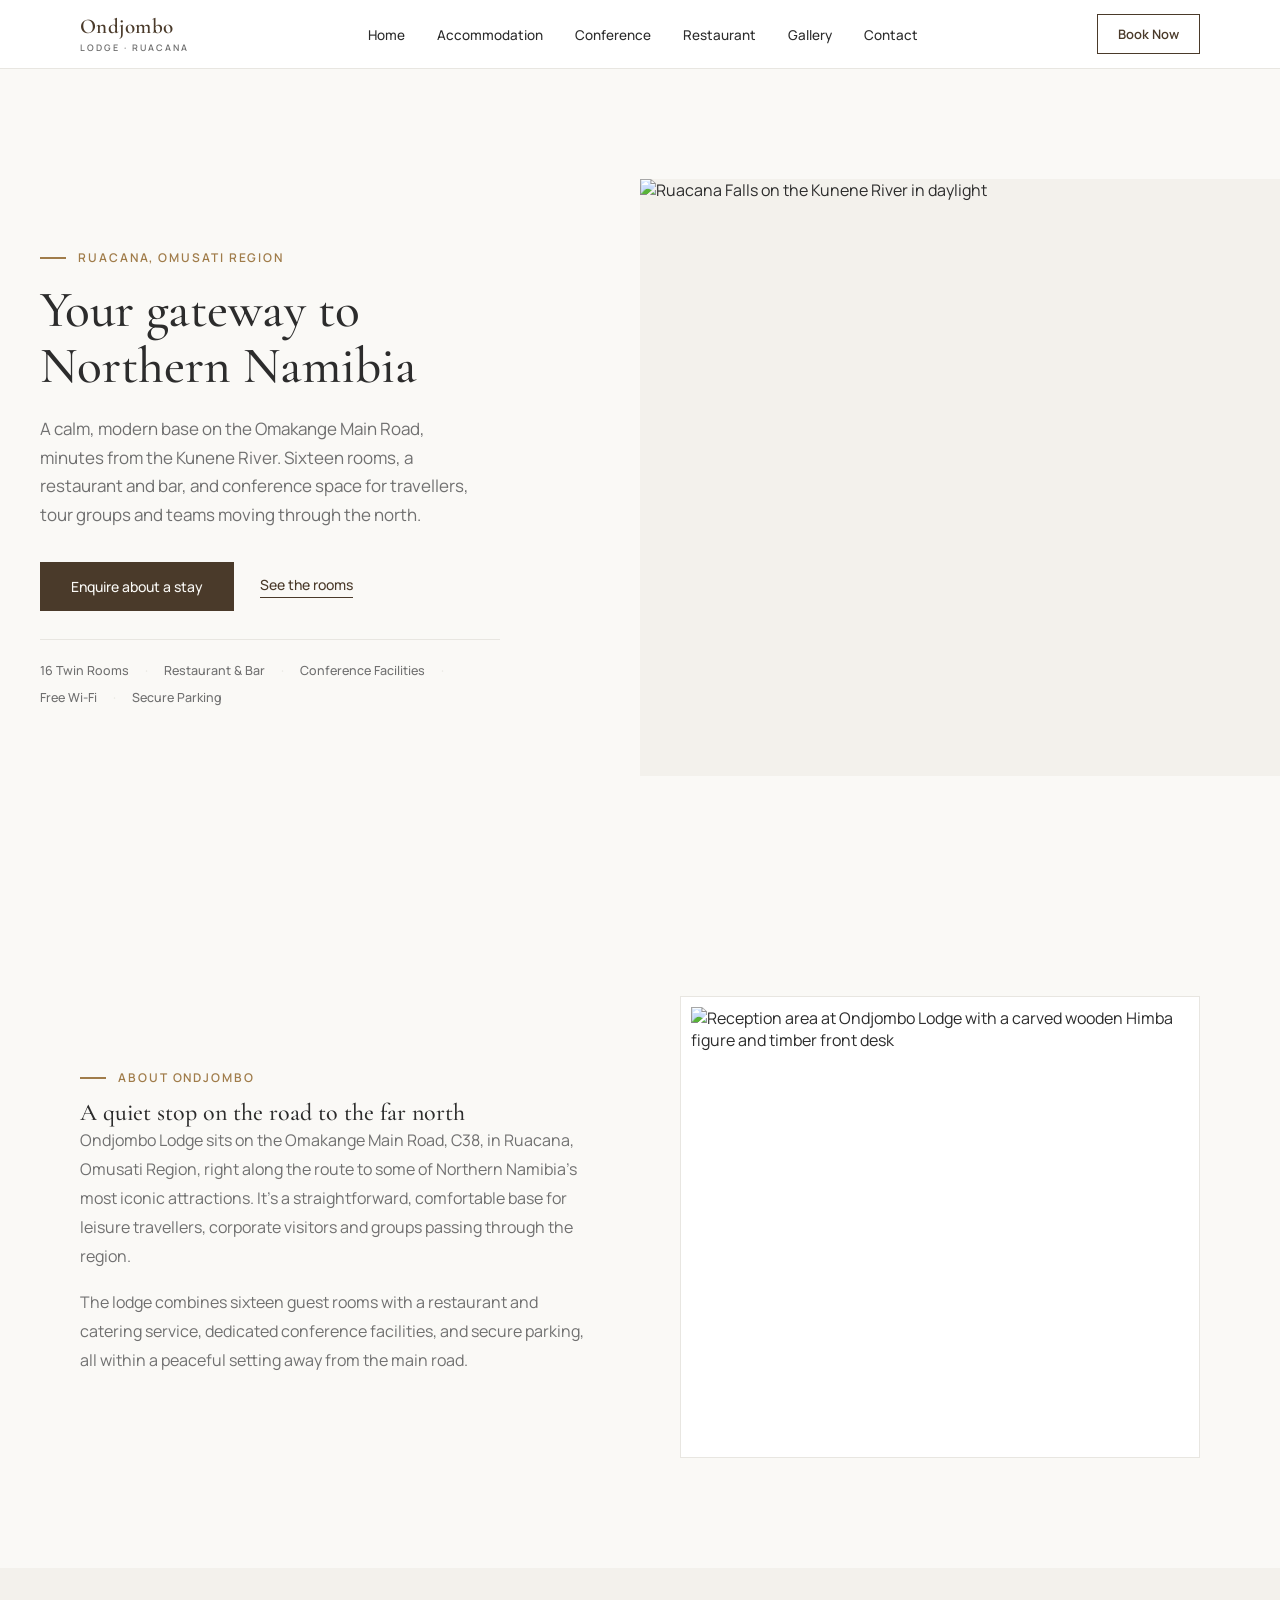
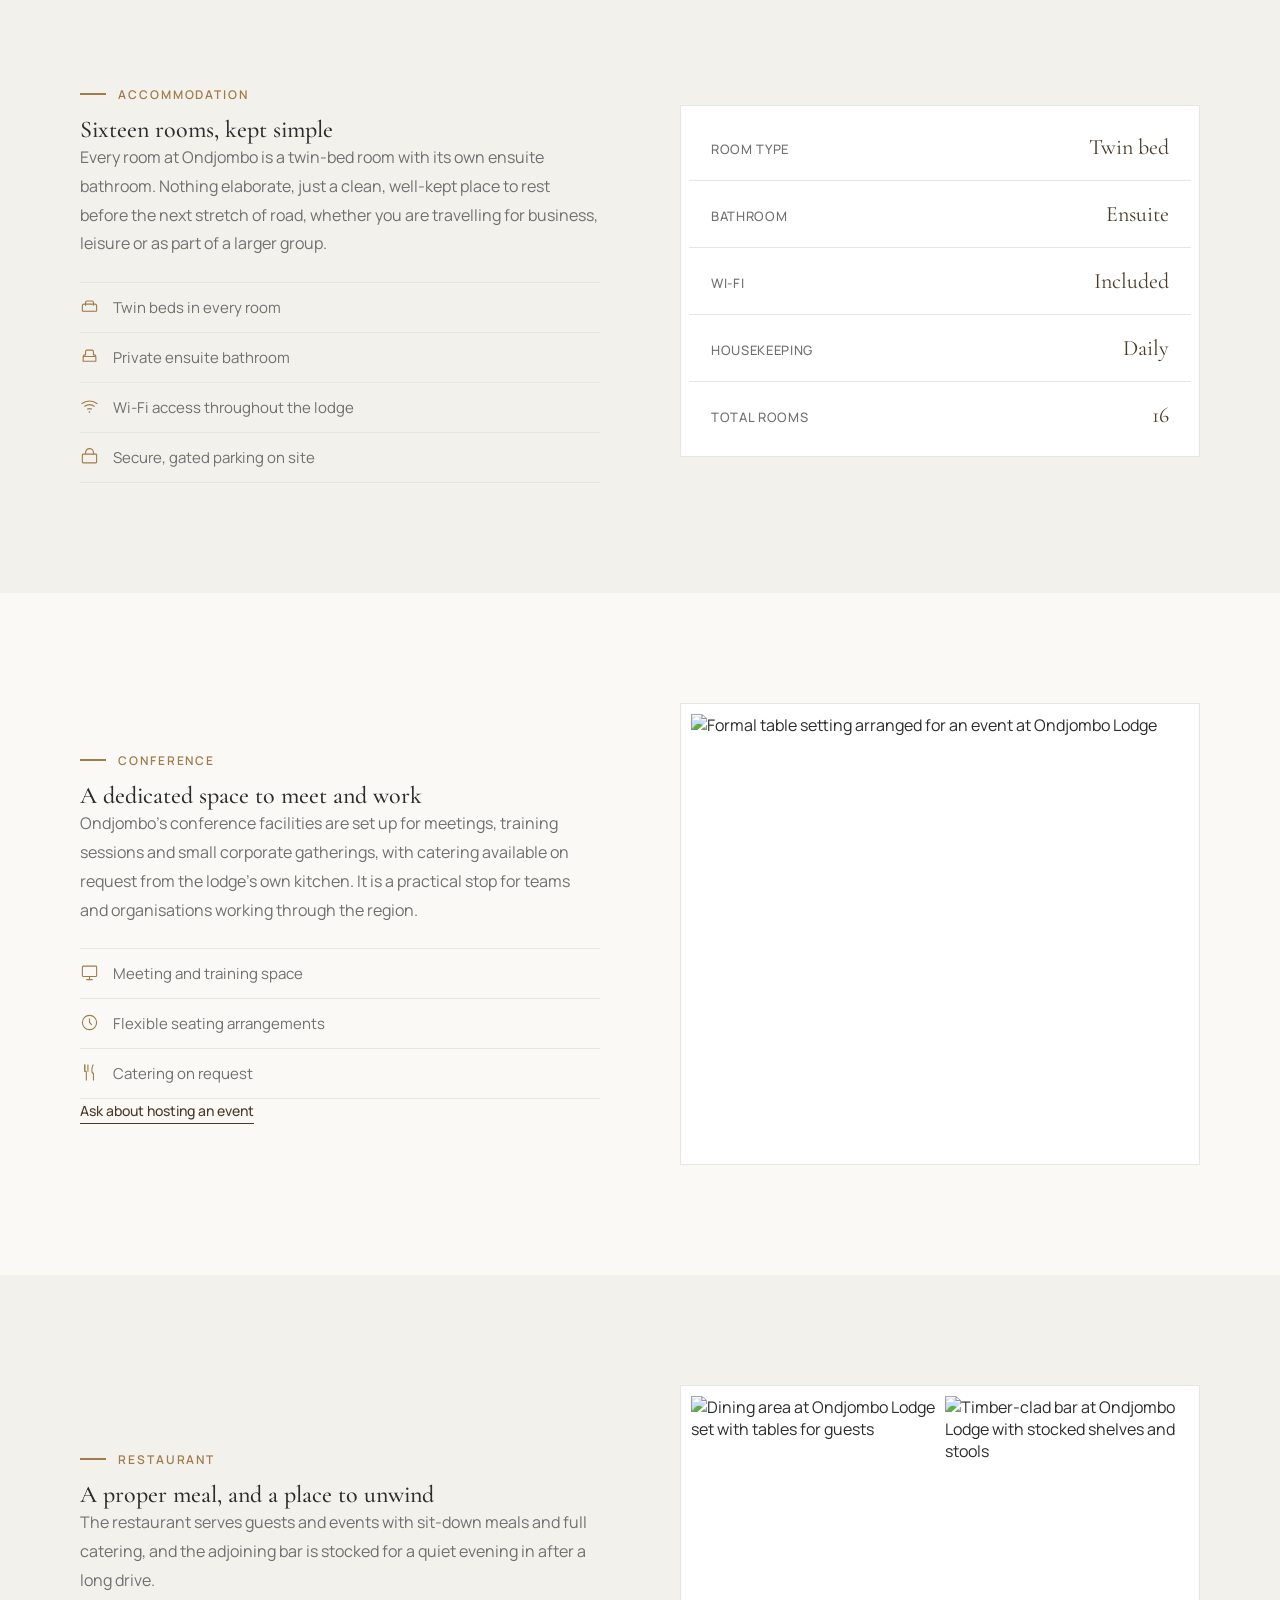
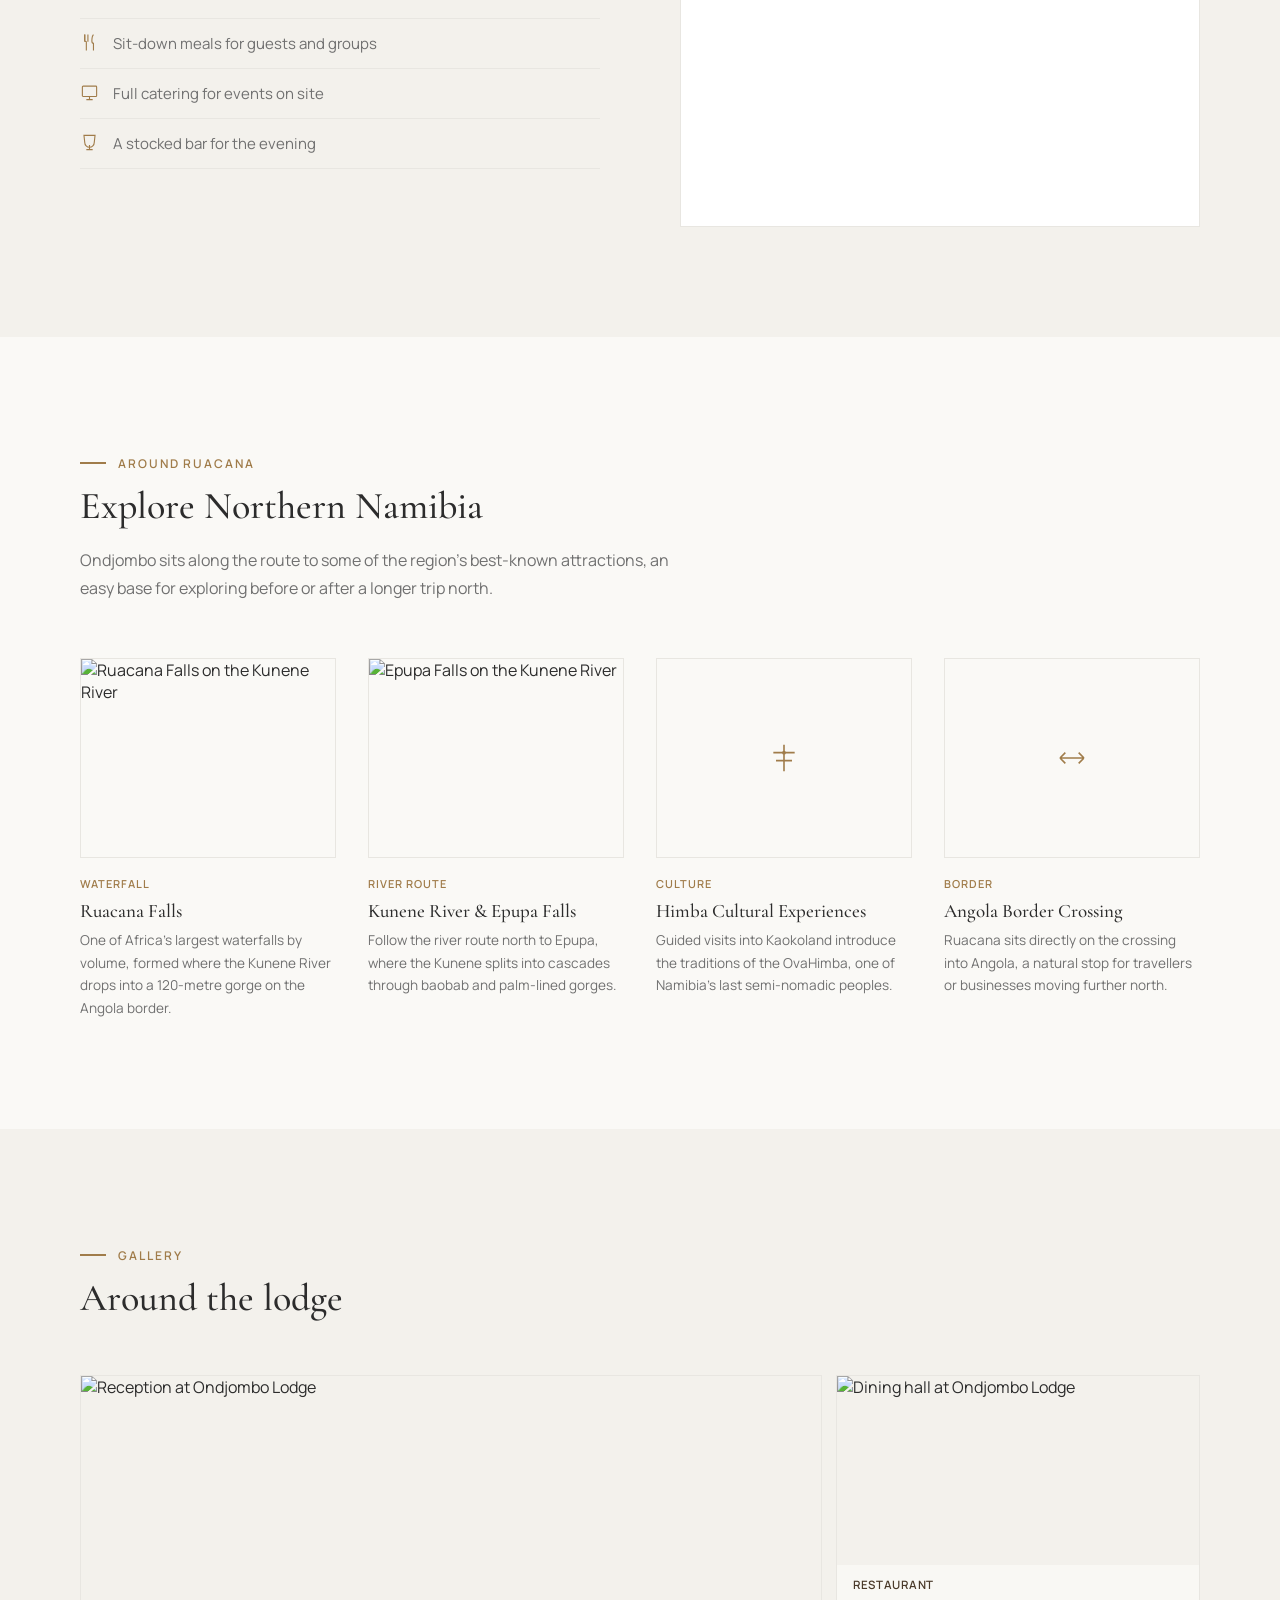
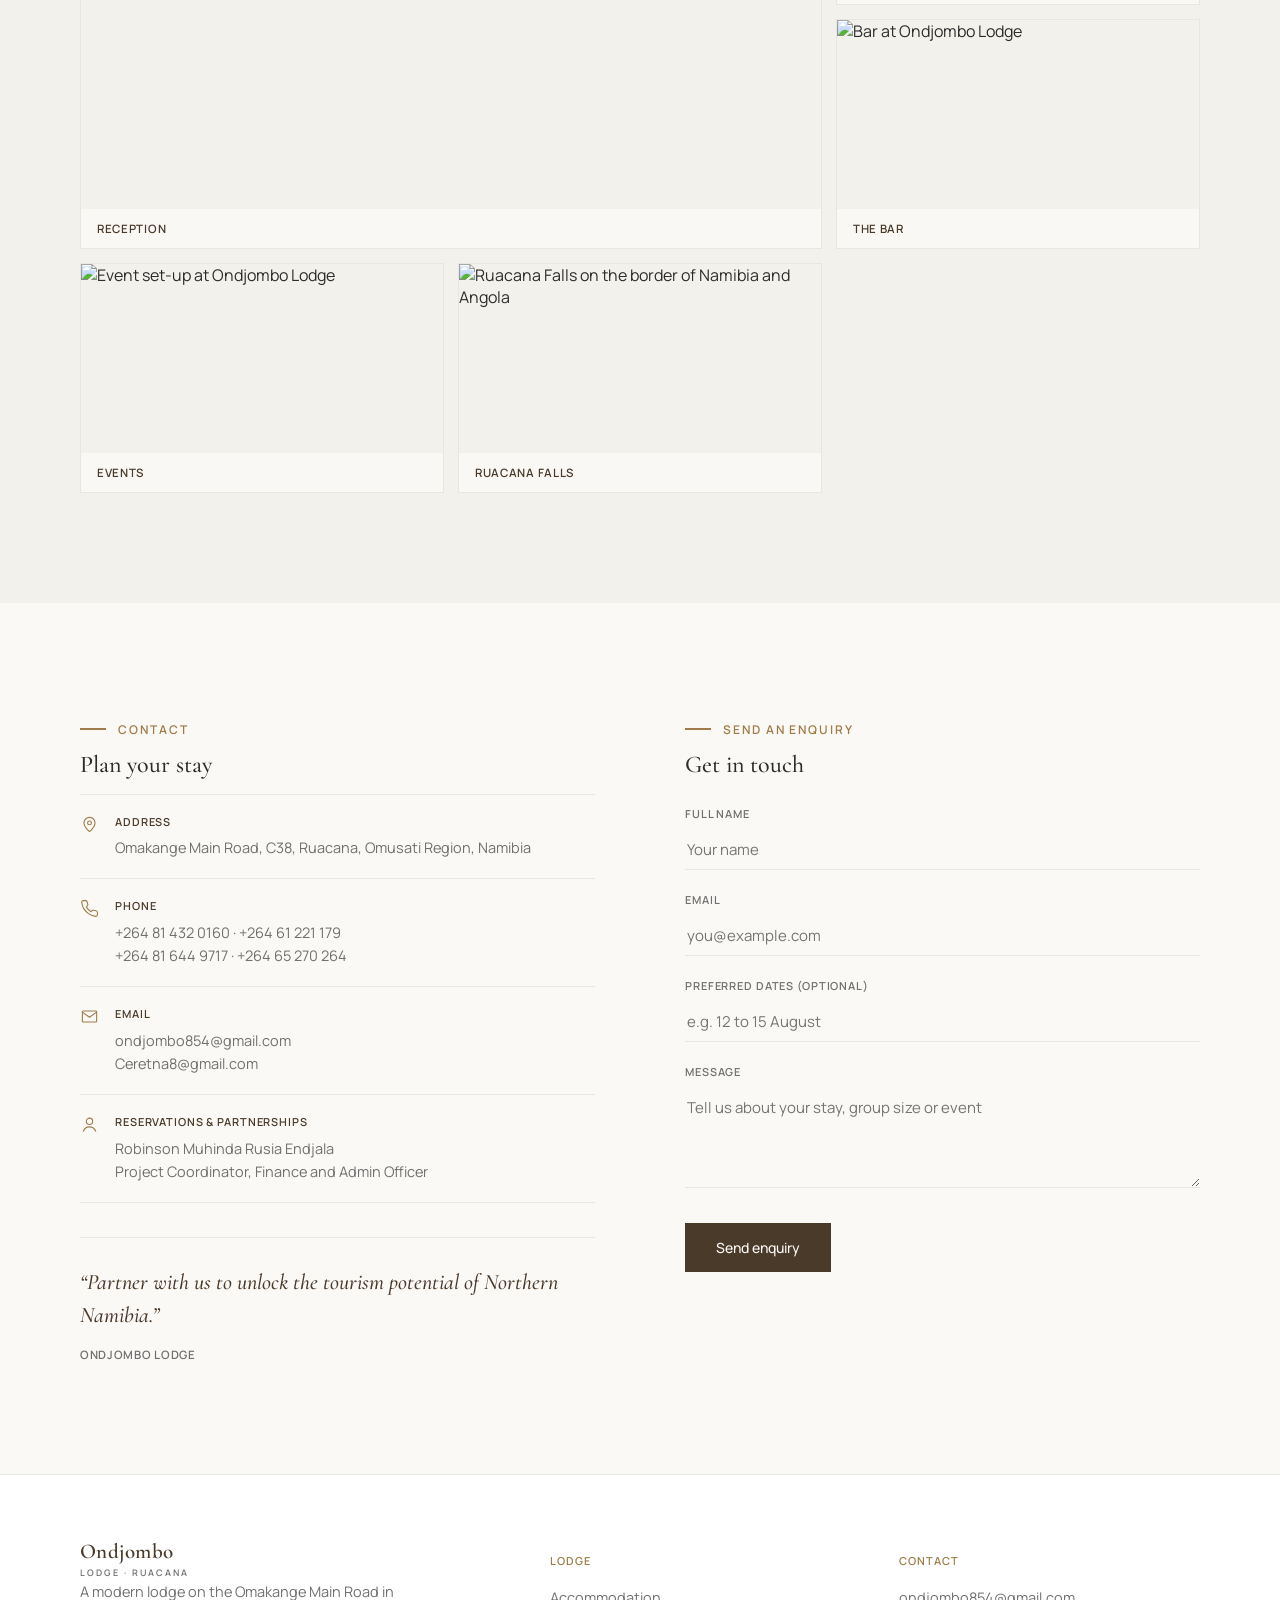
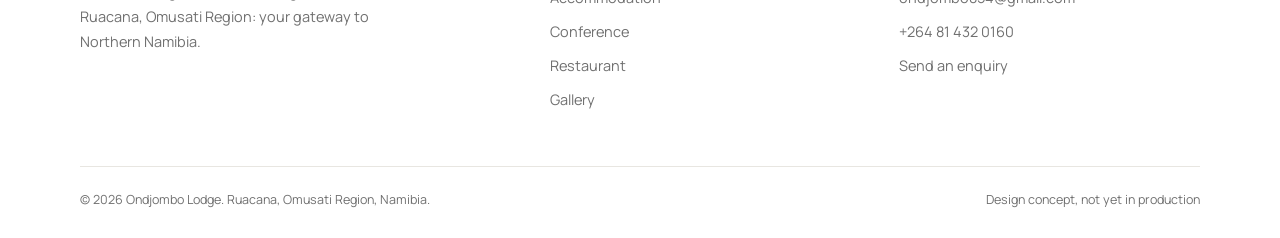
==== index.html @ 91b76e50 "initial commit" ====
<!DOCTYPE html>
<html lang="en">
<head>
<meta charset="UTF-8">
<meta name="viewport" content="width=device-width, initial-scale=1.0">
<title>Ondjombo Lodge | Ruacana, Northern Namibia</title>
<meta name="description" content="Ondjombo Lodge in Ruacana, Omusati Region: 16 guest rooms, restaurant and bar, and conference facilities on the gateway to Northern Namibia.">
<link rel="preconnect" href="https://fonts.googleapis.com">
<link rel="preconnect" href="https://fonts.gstatic.com" crossorigin>
<link href="https://fonts.googleapis.com/css2?family=Cormorant+Garamond:ital,wght@0,400;0,500;0,600;1,500&family=Manrope:wght@300;400;500;600;700&display=swap" rel="stylesheet">
<style>
  :root{
    --primary:#4a3a2a;
    --secondary:#a07c4a;
    --bg:#faf9f6;
    --section-bg:#f3f1ec;
    --text:#2c2c2c;
    --muted:#707070;
    --border:#e8e6e1;
  }
  *{box-sizing:border-box;}
  html{scroll-behavior:smooth;}
  body{
    margin:0;
    font-family:'Manrope', sans-serif;
    font-weight:400;
    color:var(--text);
    background:var(--bg);
    -webkit-font-smoothing:antialiased;
  }
  img{max-width:100%;display:block;}
  a{color:inherit;}
  h1,h2,h3{font-family:'Cormorant Garamond', serif; font-weight:500; margin:0; line-height:1.1;}
  p{margin:0;}
  .wrap{max-width:1200px; margin:0 auto; padding:0 40px;}
  .photo{filter:saturate(1.03) contrast(1.01) brightness(1.02);}

  .rule-mark{display:inline-block; width:26px; height:2px; background:var(--secondary); margin-right:12px; vertical-align:middle;}
  .eyebrow{
    display:inline-flex; align-items:center;
    font-family:'Manrope', sans-serif;
    font-size:12px;
    font-weight:600;
    letter-spacing:0.16em;
    text-transform:uppercase;
    color:var(--secondary);
  }

  .btn{
    display:inline-flex;
    align-items:center;
    gap:10px;
    padding:14px 30px;
    font-family:'Manrope', sans-serif;
    font-size:14px;
    font-weight:500;
    text-decoration:none;
    cursor:pointer;
    transition:background 0.2s ease, color 0.2s ease, border-color 0.2s ease;
  }
  .btn-primary{background:var(--primary); color:var(--bg); border:1px solid var(--primary);}
  .btn-primary:hover{background:#3a2d20; border-color:#3a2d20;}
  .btn-outline{background:transparent; color:var(--primary); border:1px solid var(--primary);}
  .btn-outline:hover{background:var(--section-bg);}
  .link-underline{
    display:inline-flex; align-items:center; gap:8px;
    font-size:14px; font-weight:500; text-decoration:none; color:var(--primary);
    border-bottom:1px solid var(--primary); padding-bottom:3px;
  }
  .link-underline:hover{color:var(--secondary); border-color:var(--secondary);}
  svg.icon{width:19px; height:19px; flex-shrink:0; stroke:var(--secondary);}

  /* ---------- Nav ---------- */
  header{
    position:sticky; top:0; z-index:50;
    background:#ffffff;
    border-bottom:1px solid var(--border);
  }
  header.solid{box-shadow:0 2px 12px rgba(44,44,44,0.05);}
  nav{display:flex; align-items:center; justify-content:space-between; padding:14px 0;}
  .logo{
    font-family:'Cormorant Garamond', serif;
    color:var(--primary);
    font-size:21px;
    letter-spacing:0.02em;
    text-decoration:none;
    font-weight:600;
  }
  .logo span{
    display:block;
    font-family:'Manrope', sans-serif;
    font-size:9px;
    font-weight:600;
    letter-spacing:0.22em;
    color:var(--muted);
    margin-top:2px;
  }
  .nav-links{display:flex; align-items:center; gap:32px; list-style:none; margin:0; padding:0;}
  .nav-links a{
    color:var(--text);
    text-decoration:none;
    font-size:13.5px;
    font-weight:500;
  }
  .nav-links a:hover{color:var(--secondary);}
  .nav-book{
    padding:10px 20px;
    border:1px solid var(--primary);
    color:var(--primary);
    font-size:13px;
    font-weight:600;
    text-decoration:none;
    background:transparent;
  }
  .nav-book:hover{background:var(--section-bg);}
  .burger{display:none; background:none; border:none; cursor:pointer; padding:6px;}
  .burger span{display:block; width:22px; height:1.5px; background:var(--primary); margin:5px 0;}
  .mobile-panel{
    display:none;
    position:fixed; inset:0; z-index:60;
    background:#ffffff;
    padding:100px 40px 40px;
  }
  .mobile-panel.open{display:block;}
  .mobile-panel a{
    display:block; color:var(--primary); text-decoration:none;
    font-family:'Cormorant Garamond', serif; font-size:26px; padding:16px 0;
    border-bottom:1px solid var(--border);
  }
  .mobile-close{
    position:absolute; top:26px; right:32px;
    background:none; border:none; color:var(--primary); font-size:28px; cursor:pointer;
  }

  /* ---------- Hero ---------- */
  .hero{display:grid; grid-template-columns:1fr 1fr; align-items:stretch; min-height:620px;}
  .hero-copy{
    display:flex; flex-direction:column; justify-content:center;
    padding:70px 64px 70px 40px;
  }
  .hero-copy h1{font-size:clamp(36px, 4vw, 54px); font-weight:500; margin:16px 0 20px; max-width:520px;}
  .hero-copy p.lead{font-size:17px; line-height:1.7; color:var(--muted); max-width:440px; margin-bottom:32px;}
  .hero-actions{display:flex; align-items:center; gap:26px; flex-wrap:wrap; margin-bottom:28px;}
  .hero-facts{
    display:flex; flex-wrap:wrap; gap:10px 16px;
    font-size:12.5px; color:var(--muted); font-weight:500;
    padding-top:22px; border-top:1px solid var(--border); max-width:460px;
  }
  .hero-facts span:not(:last-child)::after{content:"\00b7"; margin-left:16px; color:var(--border);}
  .hero-media{position:relative; overflow:hidden; background:var(--section-bg);}
  .hero-media img{width:100%; height:100%; object-fit:cover; min-height:420px;}

  /* ---------- Section basics ---------- */
  section{padding:110px 0;}
  .section-alt{background:var(--section-bg);}
  .section-head{max-width:600px; margin-bottom:56px;}
  .section-head h2{font-size:clamp(28px, 3.2vw, 38px); font-weight:500; margin-top:14px;}
  .section-head p{margin-top:18px; font-size:16px; line-height:1.75; color:var(--muted);}

  /* ---------- Split sections (About / Accommodation / Conference / Restaurant) ---------- */
  .split{display:grid; grid-template-columns:1fr 1fr; gap:80px; align-items:center;}
  .split.reverse .split-media{order:2;}
  .split.reverse .split-copy{order:1;}
  .split-copy p{font-size:16px; line-height:1.8; color:var(--muted); margin-bottom:18px;}
  .split-copy h2{margin-top:14px;}
  .split-media{border:1px solid var(--border); padding:10px; background:#fff;}
  .split-media img{width:100%; height:440px; object-fit:cover;}
  .split-media.pair{display:grid; grid-template-columns:1fr 1fr; gap:10px; padding:10px;}
  .split-media.pair img{height:420px;}

  .feature-list{list-style:none; margin:24px 0 0; padding:0;}
  .feature-list li{
    display:flex; gap:14px; align-items:flex-start;
    padding:14px 0; border-top:1px solid var(--border);
    font-size:15px; color:var(--muted);
  }
  .feature-list li:last-child{border-bottom:1px solid var(--border);}

  .spec-panel{border:1px solid var(--border); background:#fff; padding:8px;}
  .spec-row{display:flex; justify-content:space-between; align-items:baseline; padding:20px 22px; border-top:1px solid var(--border);}
  .spec-row:first-child{border-top:none;}
  .spec-row .k{font-size:13px; letter-spacing:0.05em; text-transform:uppercase; color:var(--muted); font-weight:500;}
  .spec-row .v{font-family:'Cormorant Garamond', serif; font-size:22px; color:var(--primary);}

  /* ---------- Explore ---------- */
  .explore-grid{display:grid; grid-template-columns:repeat(4, 1fr); gap:32px;}
  .explore-card .media{height:200px; overflow:hidden; border:1px solid var(--border);}
  .explore-card .media img{width:100%; height:100%; object-fit:cover;}
  .explore-card .media.pattern{display:flex; align-items:center; justify-content:center; background:var(--bg);}
  .explore-card .media.pattern svg{width:32px; height:32px; stroke:var(--secondary); fill:none; stroke-width:1.2;}
  .explore-card .body{padding-top:18px;}
  .explore-card .tag{font-family:'Manrope', sans-serif; font-size:11px; font-weight:600; letter-spacing:0.09em; color:var(--secondary); text-transform:uppercase;}
  .explore-card h3{font-size:19px; font-weight:500; margin:10px 0 8px;}
  .explore-card p{font-size:13.6px; line-height:1.65; color:var(--muted);}

  /* ---------- Gallery ---------- */
  .gallery-grid{
    display:grid;
    grid-template-columns:repeat(3, 1fr);
    grid-auto-rows:230px;
    gap:14px;
  }
  .gallery-grid figure{margin:0; position:relative; overflow:hidden; border:1px solid var(--border);}
  .gallery-grid img{width:100%; height:100%; object-fit:cover; transition:transform .6s ease;}
  .gallery-grid figure:hover img{transform:scale(1.04);}
  .gallery-grid figure:nth-child(1){grid-column:span 2; grid-row:span 2;}
  .gallery-grid figcaption{
    position:absolute; left:0; bottom:0; right:0; padding:12px 16px;
    background:rgba(250,249,246,0.92);
    font-size:11.5px; font-weight:600; letter-spacing:0.06em; text-transform:uppercase; color:var(--primary);
  }

  /* ---------- Contact ---------- */
  .contact .grid{display:grid; grid-template-columns:1fr 1fr; gap:90px;}
  .contact-info .row{display:flex; gap:16px; padding:18px 0; border-top:1px solid var(--border);}
  .contact-info .row:last-child{border-bottom:1px solid var(--border);}
  .contact-info svg.icon{margin-top:2px;}
  .contact-info .row div p{font-size:14.5px; line-height:1.65; color:var(--muted);}
  .contact-info .row div p.label{
    font-family:'Manrope', sans-serif; font-size:11px; font-weight:600; letter-spacing:0.08em;
    text-transform:uppercase; color:var(--primary); margin-bottom:5px;
  }
  .quote{
    margin-top:34px; padding-top:28px; border-top:1px solid var(--border);
    font-family:'Cormorant Garamond', serif; font-style:italic; font-weight:500; font-size:22px; color:var(--primary); line-height:1.5;
  }
  .quote span{display:block; margin-top:14px; font-family:'Manrope', sans-serif; font-style:normal; font-weight:600; font-size:11.5px; color:var(--muted); text-transform:uppercase; letter-spacing:0.06em;}

  form{display:flex; flex-direction:column; gap:22px;}
  .field label{
    display:block; font-family:'Manrope', sans-serif; font-size:11px; font-weight:600; letter-spacing:0.08em;
    text-transform:uppercase; color:var(--muted); margin-bottom:9px;
  }
  .field input, .field textarea{
    width:100%; border:none; border-bottom:1px solid var(--border); background:transparent;
    padding:9px 2px; font-family:'Manrope', sans-serif; font-size:15px; color:var(--text);
  }
  .field textarea{resize:vertical; min-height:100px;}
  .field input:focus, .field textarea:focus{outline:none; border-color:var(--primary);}
  form .btn{align-self:flex-start; margin-top:8px;}

  /* ---------- Footer ---------- */
  footer{background:#ffffff; border-top:1px solid var(--border); padding:64px 0 30px;}
  .footer-top{display:grid; grid-template-columns:1.4fr 1fr 1fr; gap:48px; padding-bottom:44px; border-bottom:1px solid var(--border);}
  footer .logo{margin-bottom:16px;}
  .footer-top p{font-size:14.5px; line-height:1.75; color:var(--muted); max-width:320px;}
  .footer-col h4{
    font-family:'Manrope', sans-serif; font-size:11px; font-weight:600; letter-spacing:0.1em; text-transform:uppercase;
    color:var(--secondary); margin-bottom:18px;
  }
  .footer-col ul{list-style:none; margin:0; padding:0;}
  .footer-col li{margin-bottom:12px;}
  .footer-col a{color:var(--muted); text-decoration:none; font-size:14.5px;}
  .footer-col a:hover{color:var(--primary);}
  .footer-bottom{
    display:flex; justify-content:space-between; align-items:center;
    padding-top:24px; font-size:12.5px; color:var(--muted); flex-wrap:wrap; gap:10px;
  }

  /* ---------- Reveal ---------- */
  .reveal{opacity:0; transform:translateY(16px); transition:opacity .7s ease, transform .7s ease;}
  .reveal.in{opacity:1; transform:none;}

  /* ---------- Responsive ---------- */
  @media (max-width: 980px){
    .nav-links, .nav-book{display:none;}
    .burger{display:block;}
    .hero{grid-template-columns:1fr;}
    .hero-media img{min-height:320px;}
    .hero-copy{padding:52px 40px;}
    .split, .split.reverse{grid-template-columns:1fr;}
    .split.reverse .split-media{order:1;} .split.reverse .split-copy{order:2;}
    .contact .grid{grid-template-columns:1fr;}
    .explore-grid{grid-template-columns:repeat(2,1fr);}
    .gallery-grid{grid-template-columns:repeat(2,1fr); grid-auto-rows:200px;}
    .gallery-grid figure:nth-child(1){grid-column:span 2; grid-row:span 1;}
    .split-media.pair{grid-template-columns:1fr; }
    .split-media.pair img{height:260px;}
    .footer-top{grid-template-columns:1fr; gap:32px;}
  }
  @media (max-width: 620px){
    .wrap{padding:0 22px;}
    section{padding:74px 0;}
    .hero-copy{padding:44px 22px;}
    .explore-grid{grid-template-columns:1fr;}
    .gallery-grid{grid-template-columns:1fr; grid-auto-rows:220px;}
    .gallery-grid figure:nth-child(1){grid-column:span 1;}
    .hero-actions{flex-direction:column; align-items:flex-start; gap:16px;}
  }
</style>
</head>
<body>

<header id="siteHeader">
  <div class="wrap">
    <nav>
      <a href="#top" class="logo">Ondjombo<span>LODGE &middot; RUACANA</span></a>
      <ul class="nav-links">
        <li><a href="#top">Home</a></li>
        <li><a href="#accommodation">Accommodation</a></li>
        <li><a href="#conference">Conference</a></li>
        <li><a href="#restaurant">Restaurant</a></li>
        <li><a href="#gallery">Gallery</a></li>
        <li><a href="#contact">Contact</a></li>
      </ul>
      <a href="#contact" class="nav-book">Book Now</a>
      <button class="burger" id="burgerBtn" aria-label="Open menu">
        <span></span><span></span><span></span>
      </button>
    </nav>
  </div>
</header>

<div class="mobile-panel" id="mobilePanel">
  <button class="mobile-close" id="mobileClose" aria-label="Close menu">&times;</button>
  <a href="#top">Home</a>
  <a href="#accommodation">Accommodation</a>
  <a href="#conference">Conference</a>
  <a href="#restaurant">Restaurant</a>
  <a href="#gallery">Gallery</a>
  <a href="#contact">Contact</a>
  <a href="#contact">Book Now</a>
</div>

<div id="top"></div>
<section class="hero">
  <div class="hero-copy">
    <div class="eyebrow"><span class="rule-mark"></span>Ruacana, Omusati Region</div>
    <h1>Your gateway to Northern Namibia</h1>
    <p class="lead">A calm, modern base on the Omakange Main Road, minutes from the Kunene River. Sixteen rooms, a restaurant and bar, and conference space for travellers, tour groups and teams moving through the north.</p>
    <div class="hero-actions">
      <a href="#contact" class="btn btn-primary">Enquire about a stay</a>
      <a href="#accommodation" class="link-underline">See the rooms</a>
    </div>
    <div class="hero-facts">
      <span>16 Twin Rooms</span>
      <span>Restaurant &amp; Bar</span>
      <span>Conference Facilities</span>
      <span>Free Wi-Fi</span>
      <span>Secure Parking</span>
    </div>
  </div>
  <div class="hero-media">
    <img class="photo" src="https://www.wondermondo.com/wp-content/uploads/2019/05/Ruacana2-1.jpg" alt="Ruacana Falls on the Kunene River in daylight">
  </div>
</section>

<section class="about">
  <div class="wrap">
    <div class="split reverse reveal">
      <div class="split-copy">
        <div class="eyebrow"><span class="rule-mark"></span>About Ondjombo</div>
        <h2>A quiet stop on the road to the far north</h2>
        <p>Ondjombo Lodge sits on the Omakange Main Road, C38, in Ruacana, Omusati Region, right along the route to some of Northern Namibia's most iconic attractions. It's a straightforward, comfortable base for leisure travellers, corporate visitors and groups passing through the region.</p>
        <p>The lodge combines sixteen guest rooms with a restaurant and catering service, dedicated conference facilities, and secure parking, all within a peaceful setting away from the main road.</p>
      </div>
      <div class="split-media">
        <img class="photo" src="assets/reception.jpg" alt="Reception area at Ondjombo Lodge with a carved wooden Himba figure and timber front desk">
      </div>
    </div>
  </div>
</section>

<section class="section-alt" id="accommodation">
  <div class="wrap">
    <div class="split reveal">
      <div class="split-copy">
        <div class="eyebrow"><span class="rule-mark"></span>Accommodation</div>
        <h2>Sixteen rooms, kept simple</h2>
        <p>Every room at Ondjombo is a twin-bed room with its own ensuite bathroom. Nothing elaborate, just a clean, well-kept place to rest before the next stretch of road, whether you are travelling for business, leisure or as part of a larger group.</p>
        <ul class="feature-list">
          <li>
            <svg class="icon" viewBox="0 0 24 24" fill="none" stroke-width="1.4"><path d="M3 18v-7a2 2 0 0 1 2-2h14a2 2 0 0 1 2 2v7"/><path d="M3 18h18"/><path d="M7 11V7a2 2 0 0 1 2-2h6a2 2 0 0 1 2 2v4"/></svg>
            Twin beds in every room
          </li>
          <li>
            <svg class="icon" viewBox="0 0 24 24" fill="none" stroke-width="1.4"><path d="M4 12h16M4 12a2 2 0 0 1 2-2h1V6a2 2 0 0 1 2-2h6a2 2 0 0 1 2 2v4h1a2 2 0 0 1 2 2M4 12v6h16v-6"/></svg>
            Private ensuite bathroom
          </li>
          <li>
            <svg class="icon" viewBox="0 0 24 24" fill="none" stroke-width="1.4"><path d="M2 8.5a16 16 0 0 1 20 0"/><path d="M5.5 12a11 11 0 0 1 13 0"/><path d="M9 15.5a6 6 0 0 1 6 0"/><circle cx="12" cy="19" r="1" fill="currentColor" stroke="none"/></svg>
            Wi-Fi access throughout the lodge
          </li>
          <li>
            <svg class="icon" viewBox="0 0 24 24" fill="none" stroke-width="1.4"><rect x="3" y="9" width="18" height="11" rx="1"/><path d="M7 9V7a5 5 0 0 1 10 0v2"/></svg>
            Secure, gated parking on site
          </li>
        </ul>
      </div>
      <div class="spec-panel">
        <div class="spec-row"><span class="k">Room type</span><span class="v">Twin bed</span></div>
        <div class="spec-row"><span class="k">Bathroom</span><span class="v">Ensuite</span></div>
        <div class="spec-row"><span class="k">Wi-Fi</span><span class="v">Included</span></div>
        <div class="spec-row"><span class="k">Housekeeping</span><span class="v">Daily</span></div>
        <div class="spec-row"><span class="k">Total rooms</span><span class="v">16</span></div>
      </div>
    </div>
  </div>
</section>

<section id="conference">
  <div class="wrap">
    <div class="split reverse reveal">
      <div class="split-copy">
        <div class="eyebrow"><span class="rule-mark"></span>Conference</div>
        <h2>A dedicated space to meet and work</h2>
        <p>Ondjombo's conference facilities are set up for meetings, training sessions and small corporate gatherings, with catering available on request from the lodge's own kitchen. It is a practical stop for teams and organisations working through the region.</p>
        <ul class="feature-list">
          <li>
            <svg class="icon" viewBox="0 0 24 24" fill="none" stroke-width="1.4"><rect x="3" y="4" width="18" height="13" rx="1"/><path d="M8 21h8M12 17v4"/></svg>
            Meeting and training space
          </li>
          <li>
            <svg class="icon" viewBox="0 0 24 24" fill="none" stroke-width="1.4"><circle cx="12" cy="12" r="9"/><path d="M12 7v5l3 3"/></svg>
            Flexible seating arrangements
          </li>
          <li>
            <svg class="icon" viewBox="0 0 24 24" fill="none" stroke-width="1.4"><path d="M6 2v7a2 2 0 0 0 2 2v11"/><path d="M6 2v9"/><path d="M10 2v9"/><path d="M17 2c-2 2-2 5-2 8 0 2 1 3 2 3v9"/></svg>
            Catering on request
          </li>
        </ul>
        <a href="#contact" class="link-underline">Ask about hosting an event</a>
      </div>
      <div class="split-media">
        <img class="photo" src="assets/events.jpg" alt="Formal table setting arranged for an event at Ondjombo Lodge">
      </div>
    </div>
  </div>
</section>

<section class="section-alt" id="restaurant">
  <div class="wrap">
    <div class="split reveal">
      <div class="split-copy">
        <div class="eyebrow"><span class="rule-mark"></span>Restaurant</div>
        <h2>A proper meal, and a place to unwind</h2>
        <p>The restaurant serves guests and events with sit-down meals and full catering, and the adjoining bar is stocked for a quiet evening in after a long drive.</p>
        <ul class="feature-list">
          <li>
            <svg class="icon" viewBox="0 0 24 24" fill="none" stroke-width="1.4"><path d="M6 2v7a2 2 0 0 0 2 2v11"/><path d="M6 2v9"/><path d="M10 2v9"/><path d="M17 2c-2 2-2 5-2 8 0 2 1 3 2 3v9"/></svg>
            Sit-down meals for guests and groups
          </li>
          <li>
            <svg class="icon" viewBox="0 0 24 24" fill="none" stroke-width="1.4"><rect x="3" y="4" width="18" height="13" rx="1"/><path d="M8 21h8M12 17v4"/></svg>
            Full catering for events on site
          </li>
          <li>
            <svg class="icon" viewBox="0 0 24 24" fill="none" stroke-width="1.4"><path d="M5 3h14l-1 9a6 6 0 0 1-12 0L5 3z"/><path d="M12 15v6M8 21h8"/></svg>
            A stocked bar for the evening
          </li>
        </ul>
      </div>
      <div class="split-media pair">
        <img class="photo" src="assets/restaurant.jpg" alt="Dining area at Ondjombo Lodge set with tables for guests">
        <img class="photo" src="assets/bar.jpg" alt="Timber-clad bar at Ondjombo Lodge with stocked shelves and stools">
      </div>
    </div>
  </div>
</section>

<section id="explore">
  <div class="wrap">
    <div class="section-head reveal">
      <div class="eyebrow"><span class="rule-mark"></span>Around Ruacana</div>
      <h2>Explore Northern Namibia</h2>
      <p>Ondjombo sits along the route to some of the region's best-known attractions, an easy base for exploring before or after a longer trip north.</p>
    </div>
    <div class="explore-grid reveal">
      <div class="explore-card">
        <div class="media"><img class="photo" src="https://www.wondermondo.com/wp-content/uploads/2019/05/RuacanaTrees-1.jpg" alt="Ruacana Falls on the Kunene River"></div>
        <div class="body">
          <div class="tag">Waterfall</div>
          <h3>Ruacana Falls</h3>
          <p>One of Africa's largest waterfalls by volume, formed where the Kunene River drops into a 120-metre gorge on the Angola border.</p>
        </div>
      </div>
      <div class="explore-card">
        <div class="media"><img class="photo" src="https://www.wondermondo.com/wp-content/uploads/2018/12/Epupa_Falls_2.jpg" alt="Epupa Falls on the Kunene River"></div>
        <div class="body">
          <div class="tag">River Route</div>
          <h3>Kunene River &amp; Epupa Falls</h3>
          <p>Follow the river route north to Epupa, where the Kunene splits into cascades through baobab and palm-lined gorges.</p>
        </div>
      </div>
      <div class="explore-card">
        <div class="media pattern">
          <svg viewBox="0 0 24 24"><path d="M12 2v20M4 8h16M6 14h12"/><circle cx="12" cy="8" r="1.4" fill="var(--secondary)" stroke="none"/></svg>
        </div>
        <div class="body">
          <div class="tag">Culture</div>
          <h3>Himba Cultural Experiences</h3>
          <p>Guided visits into Kaokoland introduce the traditions of the OvaHimba, one of Namibia's last semi-nomadic peoples.</p>
        </div>
      </div>
      <div class="explore-card">
        <div class="media pattern">
          <svg viewBox="0 0 24 24"><path d="M3 12h18M3 12l4-4M3 12l4 4M21 12l-4-4M21 12l-4 4"/></svg>
        </div>
        <div class="body">
          <div class="tag">Border</div>
          <h3>Angola Border Crossing</h3>
          <p>Ruacana sits directly on the crossing into Angola, a natural stop for travellers or businesses moving further north.</p>
        </div>
      </div>
    </div>
  </div>
</section>

<section class="section-alt" id="gallery">
  <div class="wrap">
    <div class="section-head reveal">
      <div class="eyebrow"><span class="rule-mark"></span>Gallery</div>
      <h2>Around the lodge</h2>
    </div>
    <div class="gallery-grid reveal">
      <figure>
        <img class="photo" src="assets/reception.jpg" alt="Reception at Ondjombo Lodge">
        <figcaption>Reception</figcaption>
      </figure>
      <figure>
        <img class="photo" src="assets/restaurant.jpg" alt="Dining hall at Ondjombo Lodge">
        <figcaption>Restaurant</figcaption>
      </figure>
      <figure>
        <img class="photo" src="assets/bar.jpg" alt="Bar at Ondjombo Lodge">
        <figcaption>The bar</figcaption>
      </figure>
      <figure>
        <img class="photo" src="assets/events.jpg" alt="Event set-up at Ondjombo Lodge">
        <figcaption>Events</figcaption>
      </figure>
      <figure>
        <img class="photo" src="https://www.wondermondo.com/wp-content/uploads/2017/10/RuacanaFalls.jpg" alt="Ruacana Falls on the border of Namibia and Angola">
        <figcaption>Ruacana Falls</figcaption>
      </figure>
    </div>
  </div>
</section>

<section class="contact" id="contact">
  <div class="wrap">
    <div class="grid reveal">
      <div class="contact-info">
        <div class="eyebrow"><span class="rule-mark"></span>Contact</div>
        <h2 style="margin-top:14px;">Plan your stay</h2>
        <dl>
          <div class="row">
            <svg class="icon" viewBox="0 0 24 24" fill="none" stroke-width="1.4"><path d="M12 21s-7-6.2-7-11a7 7 0 0 1 14 0c0 4.8-7 11-7 11z"/><circle cx="12" cy="10" r="2.4"/></svg>
            <div>
              <p class="label">Address</p>
              <p>Omakange Main Road, C38, Ruacana, Omusati Region, Namibia</p>
            </div>
          </div>
          <div class="row">
            <svg class="icon" viewBox="0 0 24 24" fill="none" stroke-width="1.4"><path d="M22 16.9v3a2 2 0 0 1-2.2 2 19.8 19.8 0 0 1-8.6-3.1 19.5 19.5 0 0 1-6-6 19.8 19.8 0 0 1-3.1-8.7A2 2 0 0 1 4.1 2h3a2 2 0 0 1 2 1.7c.1 1 .4 2 .7 3a2 2 0 0 1-.5 2.1L8 10a16 16 0 0 0 6 6l1.2-1.3a2 2 0 0 1 2.1-.5c1 .3 2 .5 3 .7a2 2 0 0 1 1.7 2z"/></svg>
            <div>
              <p class="label">Phone</p>
              <p>+264 81 432 0160 &middot; +264 61 221 179<br>+264 81 644 9717 &middot; +264 65 270 264</p>
            </div>
          </div>
          <div class="row">
            <svg class="icon" viewBox="0 0 24 24" fill="none" stroke-width="1.4"><rect x="3" y="5" width="18" height="14" rx="1"/><path d="M3 6.5 12 13l9-6.5"/></svg>
            <div>
              <p class="label">Email</p>
              <p>ondjombo854@gmail.com<br>Ceretna8@gmail.com</p>
            </div>
          </div>
          <div class="row">
            <svg class="icon" viewBox="0 0 24 24" fill="none" stroke-width="1.4"><circle cx="12" cy="8" r="4"/><path d="M4 21c1.5-4 4.5-6 8-6s6.5 2 8 6"/></svg>
            <div>
              <p class="label">Reservations &amp; Partnerships</p>
              <p>Robinson Muhinda Rusia Endjala<br>Project Coordinator, Finance and Admin Officer</p>
            </div>
          </div>
        </dl>
        <div class="quote">
          &ldquo;Partner with us to unlock the tourism potential of Northern Namibia.&rdquo;
          <span>Ondjombo Lodge</span>
        </div>
      </div>
      <div>
        <div class="eyebrow"><span class="rule-mark"></span>Send an enquiry</div>
        <h2 style="margin-top:14px;">Get in touch</h2>
        <form style="margin-top:28px;" onsubmit="return false;">
          <div class="field">
            <label for="name">Full name</label>
            <input id="name" type="text" placeholder="Your name" required>
          </div>
          <div class="field">
            <label for="email">Email</label>
            <input id="email" type="email" placeholder="you@example.com" required>
          </div>
          <div class="field">
            <label for="dates">Preferred dates (optional)</label>
            <input id="dates" type="text" placeholder="e.g. 12 to 15 August">
          </div>
          <div class="field">
            <label for="message">Message</label>
            <textarea id="message" placeholder="Tell us about your stay, group size or event" required></textarea>
          </div>
          <button type="submit" class="btn btn-primary">Send enquiry</button>
        </form>
      </div>
    </div>
  </div>
</section>

<footer>
  <div class="wrap">
    <div class="footer-top">
      <div>
        <a href="#top" class="logo">Ondjombo<span>LODGE &middot; RUACANA</span></a>
        <p>A modern lodge on the Omakange Main Road in Ruacana, Omusati Region: your gateway to Northern Namibia.</p>
      </div>
      <div class="footer-col">
        <h4>Lodge</h4>
        <ul>
          <li><a href="#accommodation">Accommodation</a></li>
          <li><a href="#conference">Conference</a></li>
          <li><a href="#restaurant">Restaurant</a></li>
          <li><a href="#gallery">Gallery</a></li>
        </ul>
      </div>
      <div class="footer-col">
        <h4>Contact</h4>
        <ul>
          <li><a href="mailto:ondjombo854@gmail.com">ondjombo854@gmail.com</a></li>
          <li><a href="tel:+264814320160">+264 81 432 0160</a></li>
          <li><a href="#contact">Send an enquiry</a></li>
        </ul>
      </div>
    </div>
    <div class="footer-bottom">
      <span>&copy; 2026 Ondjombo Lodge. Ruacana, Omusati Region, Namibia.</span>
      <span>Design concept, not yet in production</span>
    </div>
  </div>
</footer>

<script>
  const header = document.getElementById('siteHeader');
  const onScroll = () => {
    if (window.scrollY > 20) header.classList.add('solid');
    else header.classList.remove('solid');
  };
  window.addEventListener('scroll', onScroll);
  onScroll();

  const burger = document.getElementById('burgerBtn');
  const panel = document.getElementById('mobilePanel');
  const closeBtn = document.getElementById('mobileClose');
  burger.addEventListener('click', () => panel.classList.add('open'));
  closeBtn.addEventListener('click', () => panel.classList.remove('open'));
  panel.querySelectorAll('a').forEach(a => a.addEventListener('click', () => panel.classList.remove('open')));

  const io = new IntersectionObserver((entries) => {
    entries.forEach(e => { if (e.isIntersecting) e.target.classList.add('in'); });
  }, { threshold: 0.15 });
  document.querySelectorAll('.reveal').forEach(el => io.observe(el));
</script>

</body>
</html>
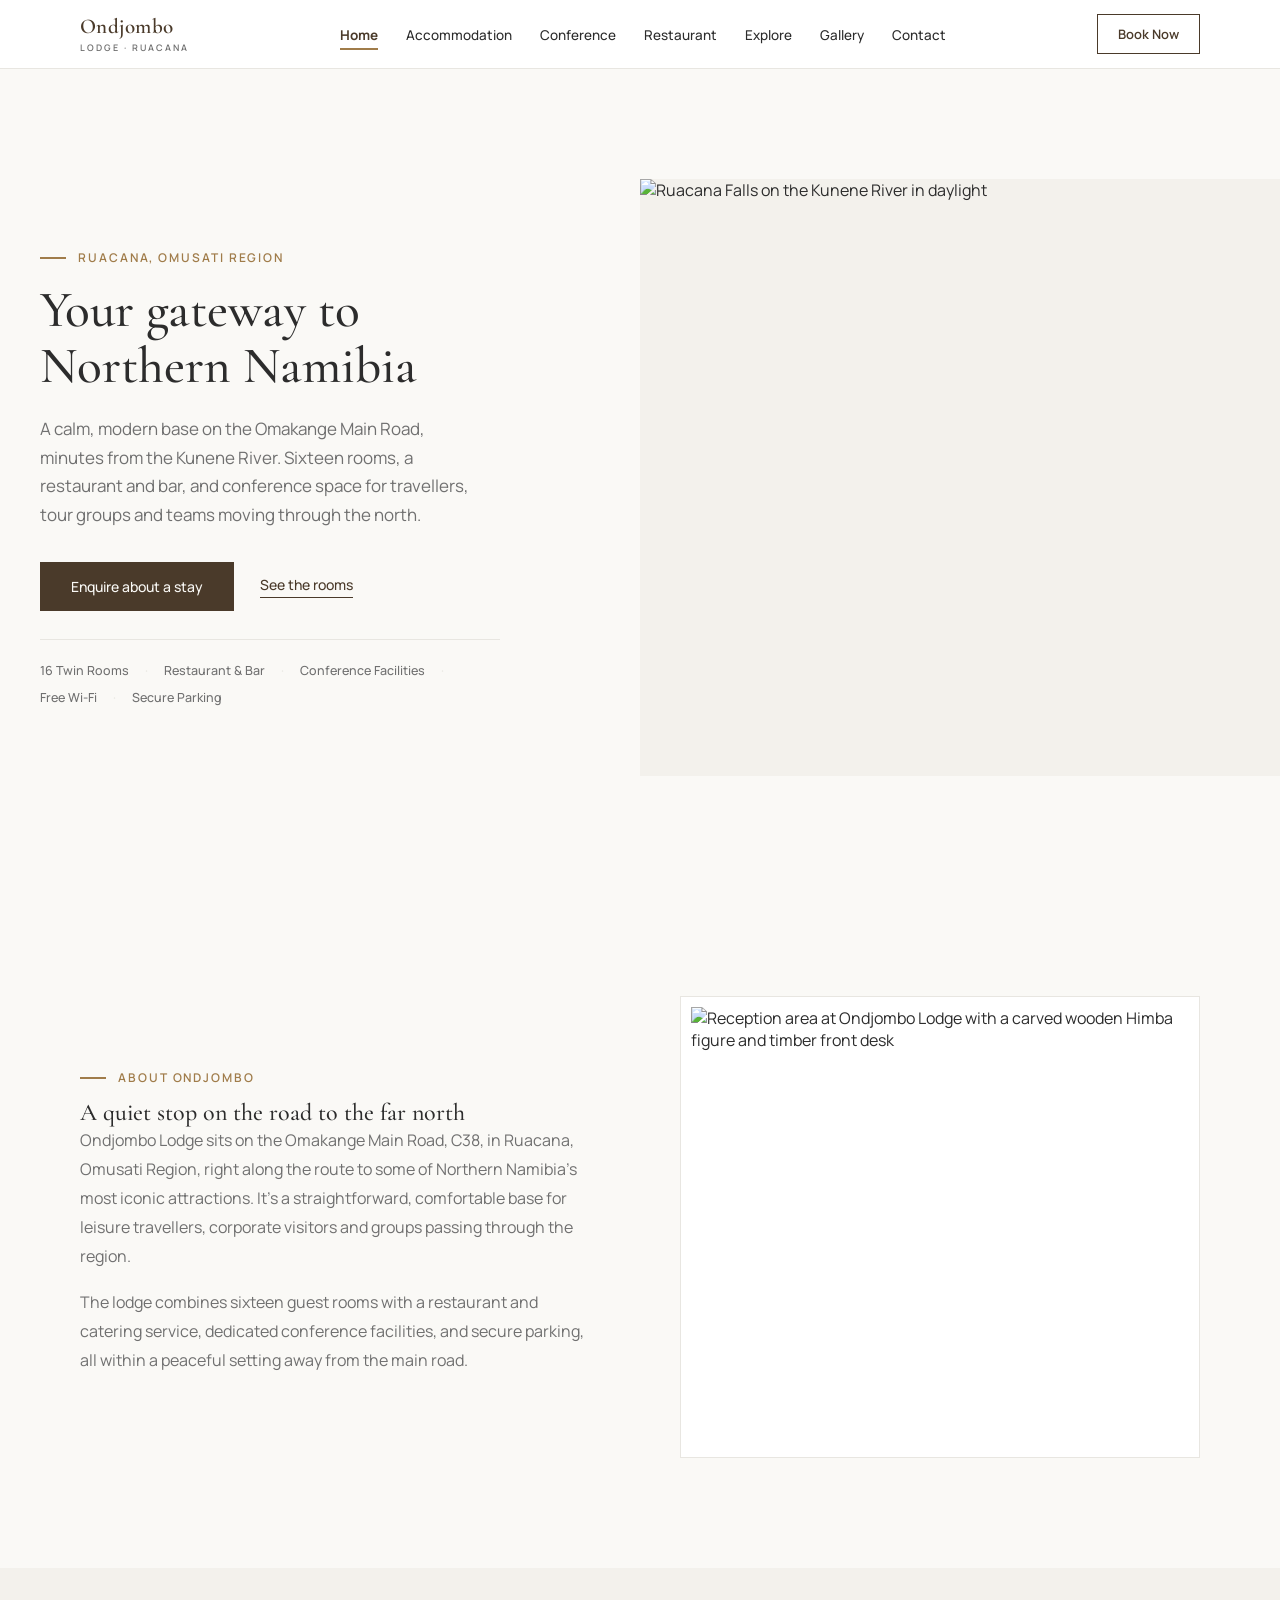
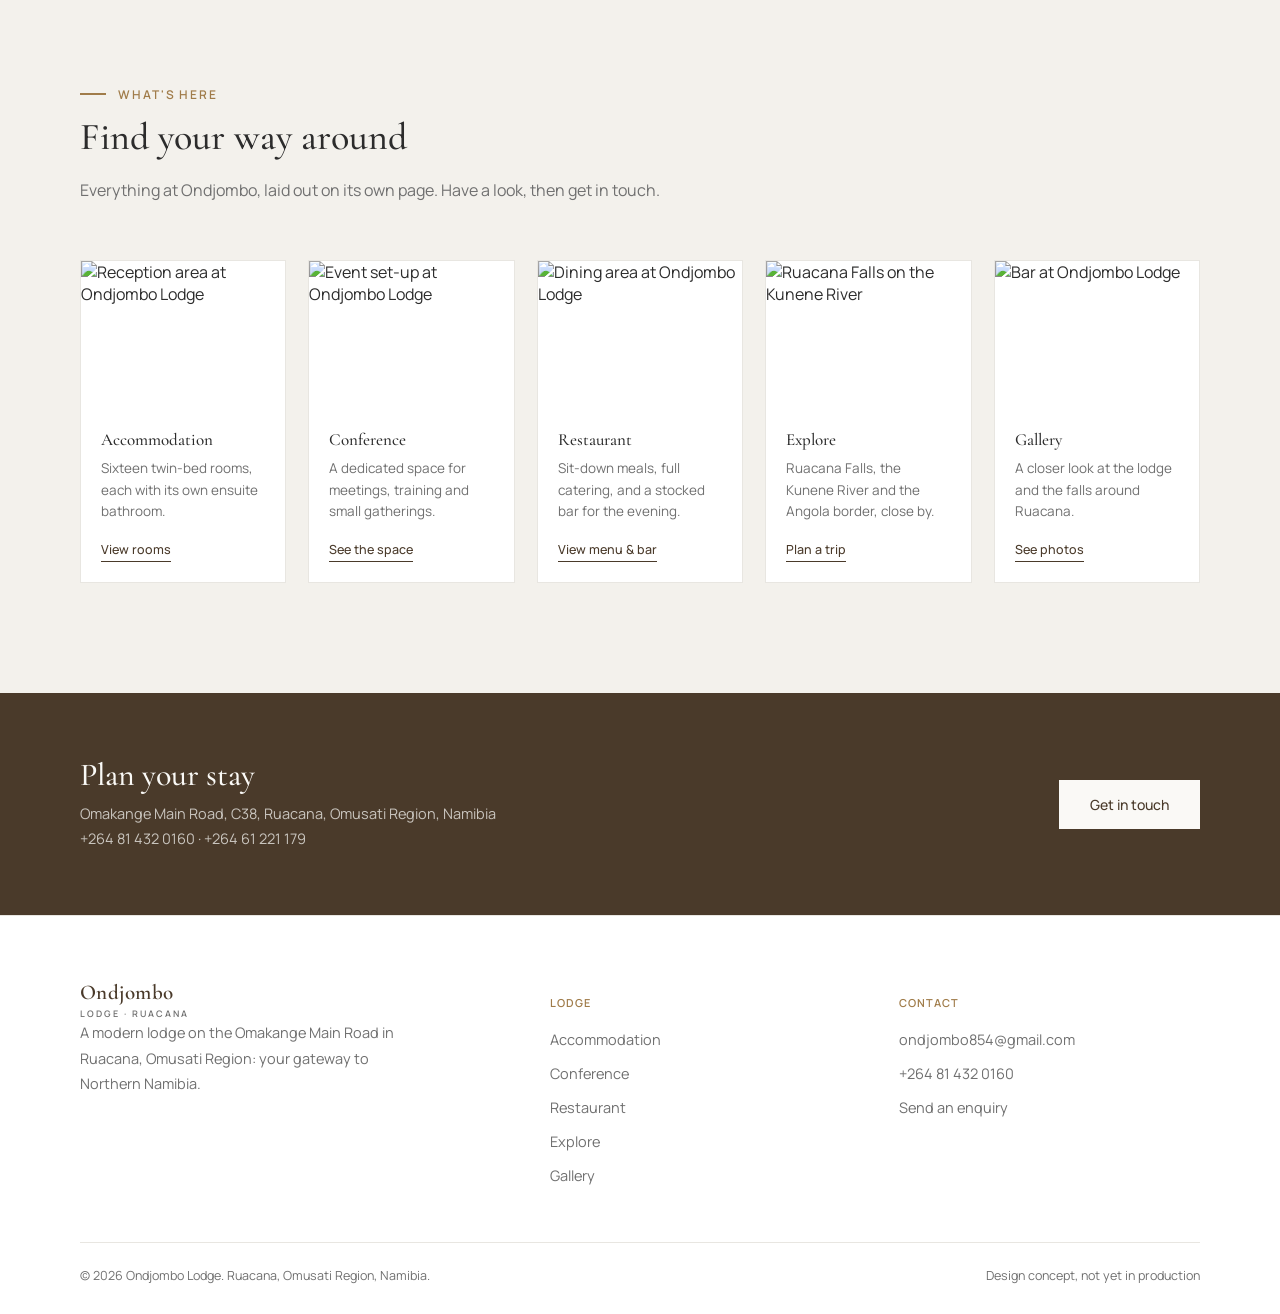
==== commit 1b10738a: "feat(site): convert single-page design into multi-page static site Split the one-page concept into i" ====
--- a/index.html
+++ b/index.html
@@ -8,302 +8,24 @@
 <link rel="preconnect" href="https://fonts.googleapis.com">
 <link rel="preconnect" href="https://fonts.gstatic.com" crossorigin>
 <link href="https://fonts.googleapis.com/css2?family=Cormorant+Garamond:ital,wght@0,400;0,500;0,600;1,500&family=Manrope:wght@300;400;500;600;700&display=swap" rel="stylesheet">
-<style>
-  :root{
-    --primary:#4a3a2a;
-    --secondary:#a07c4a;
-    --bg:#faf9f6;
-    --section-bg:#f3f1ec;
-    --text:#2c2c2c;
-    --muted:#707070;
-    --border:#e8e6e1;
-  }
-  *{box-sizing:border-box;}
-  html{scroll-behavior:smooth;}
-  body{
-    margin:0;
-    font-family:'Manrope', sans-serif;
-    font-weight:400;
-    color:var(--text);
-    background:var(--bg);
-    -webkit-font-smoothing:antialiased;
-  }
-  img{max-width:100%;display:block;}
-  a{color:inherit;}
-  h1,h2,h3{font-family:'Cormorant Garamond', serif; font-weight:500; margin:0; line-height:1.1;}
-  p{margin:0;}
-  .wrap{max-width:1200px; margin:0 auto; padding:0 40px;}
-  .photo{filter:saturate(1.03) contrast(1.01) brightness(1.02);}
-
-  .rule-mark{display:inline-block; width:26px; height:2px; background:var(--secondary); margin-right:12px; vertical-align:middle;}
-  .eyebrow{
-    display:inline-flex; align-items:center;
-    font-family:'Manrope', sans-serif;
-    font-size:12px;
-    font-weight:600;
-    letter-spacing:0.16em;
-    text-transform:uppercase;
-    color:var(--secondary);
-  }
-
-  .btn{
-    display:inline-flex;
-    align-items:center;
-    gap:10px;
-    padding:14px 30px;
-    font-family:'Manrope', sans-serif;
-    font-size:14px;
-    font-weight:500;
-    text-decoration:none;
-    cursor:pointer;
-    transition:background 0.2s ease, color 0.2s ease, border-color 0.2s ease;
-  }
-  .btn-primary{background:var(--primary); color:var(--bg); border:1px solid var(--primary);}
-  .btn-primary:hover{background:#3a2d20; border-color:#3a2d20;}
-  .btn-outline{background:transparent; color:var(--primary); border:1px solid var(--primary);}
-  .btn-outline:hover{background:var(--section-bg);}
-  .link-underline{
-    display:inline-flex; align-items:center; gap:8px;
-    font-size:14px; font-weight:500; text-decoration:none; color:var(--primary);
-    border-bottom:1px solid var(--primary); padding-bottom:3px;
-  }
-  .link-underline:hover{color:var(--secondary); border-color:var(--secondary);}
-  svg.icon{width:19px; height:19px; flex-shrink:0; stroke:var(--secondary);}
-
-  /* ---------- Nav ---------- */
-  header{
-    position:sticky; top:0; z-index:50;
-    background:#ffffff;
-    border-bottom:1px solid var(--border);
-  }
-  header.solid{box-shadow:0 2px 12px rgba(44,44,44,0.05);}
-  nav{display:flex; align-items:center; justify-content:space-between; padding:14px 0;}
-  .logo{
-    font-family:'Cormorant Garamond', serif;
-    color:var(--primary);
-    font-size:21px;
-    letter-spacing:0.02em;
-    text-decoration:none;
-    font-weight:600;
-  }
-  .logo span{
-    display:block;
-    font-family:'Manrope', sans-serif;
-    font-size:9px;
-    font-weight:600;
-    letter-spacing:0.22em;
-    color:var(--muted);
-    margin-top:2px;
-  }
-  .nav-links{display:flex; align-items:center; gap:32px; list-style:none; margin:0; padding:0;}
-  .nav-links a{
-    color:var(--text);
-    text-decoration:none;
-    font-size:13.5px;
-    font-weight:500;
-  }
-  .nav-links a:hover{color:var(--secondary);}
-  .nav-book{
-    padding:10px 20px;
-    border:1px solid var(--primary);
-    color:var(--primary);
-    font-size:13px;
-    font-weight:600;
-    text-decoration:none;
-    background:transparent;
-  }
-  .nav-book:hover{background:var(--section-bg);}
-  .burger{display:none; background:none; border:none; cursor:pointer; padding:6px;}
-  .burger span{display:block; width:22px; height:1.5px; background:var(--primary); margin:5px 0;}
-  .mobile-panel{
-    display:none;
-    position:fixed; inset:0; z-index:60;
-    background:#ffffff;
-    padding:100px 40px 40px;
-  }
-  .mobile-panel.open{display:block;}
-  .mobile-panel a{
-    display:block; color:var(--primary); text-decoration:none;
-    font-family:'Cormorant Garamond', serif; font-size:26px; padding:16px 0;
-    border-bottom:1px solid var(--border);
-  }
-  .mobile-close{
-    position:absolute; top:26px; right:32px;
-    background:none; border:none; color:var(--primary); font-size:28px; cursor:pointer;
-  }
-
-  /* ---------- Hero ---------- */
-  .hero{display:grid; grid-template-columns:1fr 1fr; align-items:stretch; min-height:620px;}
-  .hero-copy{
-    display:flex; flex-direction:column; justify-content:center;
-    padding:70px 64px 70px 40px;
-  }
-  .hero-copy h1{font-size:clamp(36px, 4vw, 54px); font-weight:500; margin:16px 0 20px; max-width:520px;}
-  .hero-copy p.lead{font-size:17px; line-height:1.7; color:var(--muted); max-width:440px; margin-bottom:32px;}
-  .hero-actions{display:flex; align-items:center; gap:26px; flex-wrap:wrap; margin-bottom:28px;}
-  .hero-facts{
-    display:flex; flex-wrap:wrap; gap:10px 16px;
-    font-size:12.5px; color:var(--muted); font-weight:500;
-    padding-top:22px; border-top:1px solid var(--border); max-width:460px;
-  }
-  .hero-facts span:not(:last-child)::after{content:"\00b7"; margin-left:16px; color:var(--border);}
-  .hero-media{position:relative; overflow:hidden; background:var(--section-bg);}
-  .hero-media img{width:100%; height:100%; object-fit:cover; min-height:420px;}
-
-  /* ---------- Section basics ---------- */
-  section{padding:110px 0;}
-  .section-alt{background:var(--section-bg);}
-  .section-head{max-width:600px; margin-bottom:56px;}
-  .section-head h2{font-size:clamp(28px, 3.2vw, 38px); font-weight:500; margin-top:14px;}
-  .section-head p{margin-top:18px; font-size:16px; line-height:1.75; color:var(--muted);}
-
-  /* ---------- Split sections (About / Accommodation / Conference / Restaurant) ---------- */
-  .split{display:grid; grid-template-columns:1fr 1fr; gap:80px; align-items:center;}
-  .split.reverse .split-media{order:2;}
-  .split.reverse .split-copy{order:1;}
-  .split-copy p{font-size:16px; line-height:1.8; color:var(--muted); margin-bottom:18px;}
-  .split-copy h2{margin-top:14px;}
-  .split-media{border:1px solid var(--border); padding:10px; background:#fff;}
-  .split-media img{width:100%; height:440px; object-fit:cover;}
-  .split-media.pair{display:grid; grid-template-columns:1fr 1fr; gap:10px; padding:10px;}
-  .split-media.pair img{height:420px;}
-
-  .feature-list{list-style:none; margin:24px 0 0; padding:0;}
-  .feature-list li{
-    display:flex; gap:14px; align-items:flex-start;
-    padding:14px 0; border-top:1px solid var(--border);
-    font-size:15px; color:var(--muted);
-  }
-  .feature-list li:last-child{border-bottom:1px solid var(--border);}
-
-  .spec-panel{border:1px solid var(--border); background:#fff; padding:8px;}
-  .spec-row{display:flex; justify-content:space-between; align-items:baseline; padding:20px 22px; border-top:1px solid var(--border);}
-  .spec-row:first-child{border-top:none;}
-  .spec-row .k{font-size:13px; letter-spacing:0.05em; text-transform:uppercase; color:var(--muted); font-weight:500;}
-  .spec-row .v{font-family:'Cormorant Garamond', serif; font-size:22px; color:var(--primary);}
-
-  /* ---------- Explore ---------- */
-  .explore-grid{display:grid; grid-template-columns:repeat(4, 1fr); gap:32px;}
-  .explore-card .media{height:200px; overflow:hidden; border:1px solid var(--border);}
-  .explore-card .media img{width:100%; height:100%; object-fit:cover;}
-  .explore-card .media.pattern{display:flex; align-items:center; justify-content:center; background:var(--bg);}
-  .explore-card .media.pattern svg{width:32px; height:32px; stroke:var(--secondary); fill:none; stroke-width:1.2;}
-  .explore-card .body{padding-top:18px;}
-  .explore-card .tag{font-family:'Manrope', sans-serif; font-size:11px; font-weight:600; letter-spacing:0.09em; color:var(--secondary); text-transform:uppercase;}
-  .explore-card h3{font-size:19px; font-weight:500; margin:10px 0 8px;}
-  .explore-card p{font-size:13.6px; line-height:1.65; color:var(--muted);}
-
-  /* ---------- Gallery ---------- */
-  .gallery-grid{
-    display:grid;
-    grid-template-columns:repeat(3, 1fr);
-    grid-auto-rows:230px;
-    gap:14px;
-  }
-  .gallery-grid figure{margin:0; position:relative; overflow:hidden; border:1px solid var(--border);}
-  .gallery-grid img{width:100%; height:100%; object-fit:cover; transition:transform .6s ease;}
-  .gallery-grid figure:hover img{transform:scale(1.04);}
-  .gallery-grid figure:nth-child(1){grid-column:span 2; grid-row:span 2;}
-  .gallery-grid figcaption{
-    position:absolute; left:0; bottom:0; right:0; padding:12px 16px;
-    background:rgba(250,249,246,0.92);
-    font-size:11.5px; font-weight:600; letter-spacing:0.06em; text-transform:uppercase; color:var(--primary);
-  }
-
-  /* ---------- Contact ---------- */
-  .contact .grid{display:grid; grid-template-columns:1fr 1fr; gap:90px;}
-  .contact-info .row{display:flex; gap:16px; padding:18px 0; border-top:1px solid var(--border);}
-  .contact-info .row:last-child{border-bottom:1px solid var(--border);}
-  .contact-info svg.icon{margin-top:2px;}
-  .contact-info .row div p{font-size:14.5px; line-height:1.65; color:var(--muted);}
-  .contact-info .row div p.label{
-    font-family:'Manrope', sans-serif; font-size:11px; font-weight:600; letter-spacing:0.08em;
-    text-transform:uppercase; color:var(--primary); margin-bottom:5px;
-  }
-  .quote{
-    margin-top:34px; padding-top:28px; border-top:1px solid var(--border);
-    font-family:'Cormorant Garamond', serif; font-style:italic; font-weight:500; font-size:22px; color:var(--primary); line-height:1.5;
-  }
-  .quote span{display:block; margin-top:14px; font-family:'Manrope', sans-serif; font-style:normal; font-weight:600; font-size:11.5px; color:var(--muted); text-transform:uppercase; letter-spacing:0.06em;}
-
-  form{display:flex; flex-direction:column; gap:22px;}
-  .field label{
-    display:block; font-family:'Manrope', sans-serif; font-size:11px; font-weight:600; letter-spacing:0.08em;
-    text-transform:uppercase; color:var(--muted); margin-bottom:9px;
-  }
-  .field input, .field textarea{
-    width:100%; border:none; border-bottom:1px solid var(--border); background:transparent;
-    padding:9px 2px; font-family:'Manrope', sans-serif; font-size:15px; color:var(--text);
-  }
-  .field textarea{resize:vertical; min-height:100px;}
-  .field input:focus, .field textarea:focus{outline:none; border-color:var(--primary);}
-  form .btn{align-self:flex-start; margin-top:8px;}
-
-  /* ---------- Footer ---------- */
-  footer{background:#ffffff; border-top:1px solid var(--border); padding:64px 0 30px;}
-  .footer-top{display:grid; grid-template-columns:1.4fr 1fr 1fr; gap:48px; padding-bottom:44px; border-bottom:1px solid var(--border);}
-  footer .logo{margin-bottom:16px;}
-  .footer-top p{font-size:14.5px; line-height:1.75; color:var(--muted); max-width:320px;}
-  .footer-col h4{
-    font-family:'Manrope', sans-serif; font-size:11px; font-weight:600; letter-spacing:0.1em; text-transform:uppercase;
-    color:var(--secondary); margin-bottom:18px;
-  }
-  .footer-col ul{list-style:none; margin:0; padding:0;}
-  .footer-col li{margin-bottom:12px;}
-  .footer-col a{color:var(--muted); text-decoration:none; font-size:14.5px;}
-  .footer-col a:hover{color:var(--primary);}
-  .footer-bottom{
-    display:flex; justify-content:space-between; align-items:center;
-    padding-top:24px; font-size:12.5px; color:var(--muted); flex-wrap:wrap; gap:10px;
-  }
-
-  /* ---------- Reveal ---------- */
-  .reveal{opacity:0; transform:translateY(16px); transition:opacity .7s ease, transform .7s ease;}
-  .reveal.in{opacity:1; transform:none;}
-
-  /* ---------- Responsive ---------- */
-  @media (max-width: 980px){
-    .nav-links, .nav-book{display:none;}
-    .burger{display:block;}
-    .hero{grid-template-columns:1fr;}
-    .hero-media img{min-height:320px;}
-    .hero-copy{padding:52px 40px;}
-    .split, .split.reverse{grid-template-columns:1fr;}
-    .split.reverse .split-media{order:1;} .split.reverse .split-copy{order:2;}
-    .contact .grid{grid-template-columns:1fr;}
-    .explore-grid{grid-template-columns:repeat(2,1fr);}
-    .gallery-grid{grid-template-columns:repeat(2,1fr); grid-auto-rows:200px;}
-    .gallery-grid figure:nth-child(1){grid-column:span 2; grid-row:span 1;}
-    .split-media.pair{grid-template-columns:1fr; }
-    .split-media.pair img{height:260px;}
-    .footer-top{grid-template-columns:1fr; gap:32px;}
-  }
-  @media (max-width: 620px){
-    .wrap{padding:0 22px;}
-    section{padding:74px 0;}
-    .hero-copy{padding:44px 22px;}
-    .explore-grid{grid-template-columns:1fr;}
-    .gallery-grid{grid-template-columns:1fr; grid-auto-rows:220px;}
-    .gallery-grid figure:nth-child(1){grid-column:span 1;}
-    .hero-actions{flex-direction:column; align-items:flex-start; gap:16px;}
-  }
-</style>
+<link rel="stylesheet" href="css/style.css">
 </head>
 <body>
 
 <header id="siteHeader">
   <div class="wrap">
     <nav>
-      <a href="#top" class="logo">Ondjombo<span>LODGE &middot; RUACANA</span></a>
+      <a href="index.html" class="logo">Ondjombo<span>LODGE &middot; RUACANA</span></a>
       <ul class="nav-links">
-        <li><a href="#top">Home</a></li>
-        <li><a href="#accommodation">Accommodation</a></li>
-        <li><a href="#conference">Conference</a></li>
-        <li><a href="#restaurant">Restaurant</a></li>
-        <li><a href="#gallery">Gallery</a></li>
-        <li><a href="#contact">Contact</a></li>
+        <li><a href="index.html" class="active">Home</a></li>
+        <li><a href="accommodation.html">Accommodation</a></li>
+        <li><a href="conference.html">Conference</a></li>
+        <li><a href="restaurant.html">Restaurant</a></li>
+        <li><a href="explore.html">Explore</a></li>
+        <li><a href="gallery.html">Gallery</a></li>
+        <li><a href="contact.html">Contact</a></li>
       </ul>
-      <a href="#contact" class="nav-book">Book Now</a>
+      <a href="contact.html" class="nav-book">Book Now</a>
       <button class="burger" id="burgerBtn" aria-label="Open menu">
         <span></span><span></span><span></span>
       </button>
@@ -313,24 +35,24 @@
 
 <div class="mobile-panel" id="mobilePanel">
   <button class="mobile-close" id="mobileClose" aria-label="Close menu">&times;</button>
-  <a href="#top">Home</a>
-  <a href="#accommodation">Accommodation</a>
-  <a href="#conference">Conference</a>
-  <a href="#restaurant">Restaurant</a>
-  <a href="#gallery">Gallery</a>
-  <a href="#contact">Contact</a>
-  <a href="#contact">Book Now</a>
+  <a href="index.html" class="active">Home</a>
+  <a href="accommodation.html">Accommodation</a>
+  <a href="conference.html">Conference</a>
+  <a href="restaurant.html">Restaurant</a>
+  <a href="explore.html">Explore</a>
+  <a href="gallery.html">Gallery</a>
+  <a href="contact.html">Contact</a>
+  <a href="contact.html">Book Now</a>
 </div>
 
-<div id="top"></div>
 <section class="hero">
   <div class="hero-copy">
     <div class="eyebrow"><span class="rule-mark"></span>Ruacana, Omusati Region</div>
     <h1>Your gateway to Northern Namibia</h1>
     <p class="lead">A calm, modern base on the Omakange Main Road, minutes from the Kunene River. Sixteen rooms, a restaurant and bar, and conference space for travellers, tour groups and teams moving through the north.</p>
     <div class="hero-actions">
-      <a href="#contact" class="btn btn-primary">Enquire about a stay</a>
-      <a href="#accommodation" class="link-underline">See the rooms</a>
+      <a href="contact.html" class="btn btn-primary">Enquire about a stay</a>
+      <a href="accommodation.html" class="link-underline">See the rooms</a>
     </div>
     <div class="hero-facts">
       <span>16 Twin Rooms</span>
@@ -345,7 +67,10 @@
   </div>
 </section>
 
-<section class="about">
+<!-- About kept in full on the home page rather than a teaser + #about anchor: there is no
+     separate about.html in this site's structure, so a "read more" jump would only scroll
+     within this same page, adding a click for no real gain. -->
+<section class="about" id="about">
   <div class="wrap">
     <div class="split reverse reveal">
       <div class="split-copy">
@@ -361,247 +86,65 @@
   </div>
 </section>
 
-<section class="section-alt" id="accommodation">
+<section class="section-alt">
   <div class="wrap">
-    <div class="split reveal">
-      <div class="split-copy">
-        <div class="eyebrow"><span class="rule-mark"></span>Accommodation</div>
-        <h2>Sixteen rooms, kept simple</h2>
-        <p>Every room at Ondjombo is a twin-bed room with its own ensuite bathroom. Nothing elaborate, just a clean, well-kept place to rest before the next stretch of road, whether you are travelling for business, leisure or as part of a larger group.</p>
-        <ul class="feature-list">
-          <li>
-            <svg class="icon" viewBox="0 0 24 24" fill="none" stroke-width="1.4"><path d="M3 18v-7a2 2 0 0 1 2-2h14a2 2 0 0 1 2 2v7"/><path d="M3 18h18"/><path d="M7 11V7a2 2 0 0 1 2-2h6a2 2 0 0 1 2 2v4"/></svg>
-            Twin beds in every room
-          </li>
-          <li>
-            <svg class="icon" viewBox="0 0 24 24" fill="none" stroke-width="1.4"><path d="M4 12h16M4 12a2 2 0 0 1 2-2h1V6a2 2 0 0 1 2-2h6a2 2 0 0 1 2 2v4h1a2 2 0 0 1 2 2M4 12v6h16v-6"/></svg>
-            Private ensuite bathroom
-          </li>
-          <li>
-            <svg class="icon" viewBox="0 0 24 24" fill="none" stroke-width="1.4"><path d="M2 8.5a16 16 0 0 1 20 0"/><path d="M5.5 12a11 11 0 0 1 13 0"/><path d="M9 15.5a6 6 0 0 1 6 0"/><circle cx="12" cy="19" r="1" fill="currentColor" stroke="none"/></svg>
-            Wi-Fi access throughout the lodge
-          </li>
-          <li>
-            <svg class="icon" viewBox="0 0 24 24" fill="none" stroke-width="1.4"><rect x="3" y="9" width="18" height="11" rx="1"/><path d="M7 9V7a5 5 0 0 1 10 0v2"/></svg>
-            Secure, gated parking on site
-          </li>
-        </ul>
-      </div>
-      <div class="spec-panel">
-        <div class="spec-row"><span class="k">Room type</span><span class="v">Twin bed</span></div>
-        <div class="spec-row"><span class="k">Bathroom</span><span class="v">Ensuite</span></div>
-        <div class="spec-row"><span class="k">Wi-Fi</span><span class="v">Included</span></div>
-        <div class="spec-row"><span class="k">Housekeeping</span><span class="v">Daily</span></div>
-        <div class="spec-row"><span class="k">Total rooms</span><span class="v">16</span></div>
-      </div>
+    <div class="section-head reveal">
+      <div class="eyebrow"><span class="rule-mark"></span>What's here</div>
+      <h2>Find your way around</h2>
+      <p>Everything at Ondjombo, laid out on its own page. Have a look, then get in touch.</p>
+    </div>
+    <div class="highlights-grid reveal">
+      <a href="accommodation.html" class="highlight-card">
+        <div class="media"><img class="photo" src="assets/reception.jpg" alt="Reception area at Ondjombo Lodge"></div>
+        <div class="body">
+          <h3>Accommodation</h3>
+          <p>Sixteen twin-bed rooms, each with its own ensuite bathroom.</p>
+          <span class="link-underline">View rooms</span>
+        </div>
+      </a>
+      <a href="conference.html" class="highlight-card">
+        <div class="media"><img class="photo" src="assets/events.jpg" alt="Event set-up at Ondjombo Lodge"></div>
+        <div class="body">
+          <h3>Conference</h3>
+          <p>A dedicated space for meetings, training and small gatherings.</p>
+          <span class="link-underline">See the space</span>
+        </div>
+      </a>
+      <a href="restaurant.html" class="highlight-card">
+        <div class="media"><img class="photo" src="assets/restaurant.jpg" alt="Dining area at Ondjombo Lodge"></div>
+        <div class="body">
+          <h3>Restaurant</h3>
+          <p>Sit-down meals, full catering, and a stocked bar for the evening.</p>
+          <span class="link-underline">View menu &amp; bar</span>
+        </div>
+      </a>
+      <a href="explore.html" class="highlight-card">
+        <div class="media"><img class="photo" src="https://www.wondermondo.com/wp-content/uploads/2019/05/RuacanaTrees-1.jpg" alt="Ruacana Falls on the Kunene River"></div>
+        <div class="body">
+          <h3>Explore</h3>
+          <p>Ruacana Falls, the Kunene River and the Angola border, close by.</p>
+          <span class="link-underline">Plan a trip</span>
+        </div>
+      </a>
+      <a href="gallery.html" class="highlight-card">
+        <div class="media"><img class="photo" src="assets/bar.jpg" alt="Bar at Ondjombo Lodge"></div>
+        <div class="body">
+          <h3>Gallery</h3>
+          <p>A closer look at the lodge and the falls around Ruacana.</p>
+          <span class="link-underline">See photos</span>
+        </div>
+      </a>
     </div>
   </div>
 </section>
 
-<section id="conference">
-  <div class="wrap">
-    <div class="split reverse reveal">
-      <div class="split-copy">
-        <div class="eyebrow"><span class="rule-mark"></span>Conference</div>
-        <h2>A dedicated space to meet and work</h2>
-        <p>Ondjombo's conference facilities are set up for meetings, training sessions and small corporate gatherings, with catering available on request from the lodge's own kitchen. It is a practical stop for teams and organisations working through the region.</p>
-        <ul class="feature-list">
-          <li>
-            <svg class="icon" viewBox="0 0 24 24" fill="none" stroke-width="1.4"><rect x="3" y="4" width="18" height="13" rx="1"/><path d="M8 21h8M12 17v4"/></svg>
-            Meeting and training space
-          </li>
-          <li>
-            <svg class="icon" viewBox="0 0 24 24" fill="none" stroke-width="1.4"><circle cx="12" cy="12" r="9"/><path d="M12 7v5l3 3"/></svg>
-            Flexible seating arrangements
-          </li>
-          <li>
-            <svg class="icon" viewBox="0 0 24 24" fill="none" stroke-width="1.4"><path d="M6 2v7a2 2 0 0 0 2 2v11"/><path d="M6 2v9"/><path d="M10 2v9"/><path d="M17 2c-2 2-2 5-2 8 0 2 1 3 2 3v9"/></svg>
-            Catering on request
-          </li>
-        </ul>
-        <a href="#contact" class="link-underline">Ask about hosting an event</a>
-      </div>
-      <div class="split-media">
-        <img class="photo" src="assets/events.jpg" alt="Formal table setting arranged for an event at Ondjombo Lodge">
-      </div>
+<section class="contact-strip">
+  <div class="wrap reveal">
+    <div>
+      <h2>Plan your stay</h2>
+      <p>Omakange Main Road, C38, Ruacana, Omusati Region, Namibia<br>+264 81 432 0160 &middot; +264 61 221 179</p>
     </div>
-  </div>
-</section>
-
-<section class="section-alt" id="restaurant">
-  <div class="wrap">
-    <div class="split reveal">
-      <div class="split-copy">
-        <div class="eyebrow"><span class="rule-mark"></span>Restaurant</div>
-        <h2>A proper meal, and a place to unwind</h2>
-        <p>The restaurant serves guests and events with sit-down meals and full catering, and the adjoining bar is stocked for a quiet evening in after a long drive.</p>
-        <ul class="feature-list">
-          <li>
-            <svg class="icon" viewBox="0 0 24 24" fill="none" stroke-width="1.4"><path d="M6 2v7a2 2 0 0 0 2 2v11"/><path d="M6 2v9"/><path d="M10 2v9"/><path d="M17 2c-2 2-2 5-2 8 0 2 1 3 2 3v9"/></svg>
-            Sit-down meals for guests and groups
-          </li>
-          <li>
-            <svg class="icon" viewBox="0 0 24 24" fill="none" stroke-width="1.4"><rect x="3" y="4" width="18" height="13" rx="1"/><path d="M8 21h8M12 17v4"/></svg>
-            Full catering for events on site
-          </li>
-          <li>
-            <svg class="icon" viewBox="0 0 24 24" fill="none" stroke-width="1.4"><path d="M5 3h14l-1 9a6 6 0 0 1-12 0L5 3z"/><path d="M12 15v6M8 21h8"/></svg>
-            A stocked bar for the evening
-          </li>
-        </ul>
-      </div>
-      <div class="split-media pair">
-        <img class="photo" src="assets/restaurant.jpg" alt="Dining area at Ondjombo Lodge set with tables for guests">
-        <img class="photo" src="assets/bar.jpg" alt="Timber-clad bar at Ondjombo Lodge with stocked shelves and stools">
-      </div>
-    </div>
-  </div>
-</section>
-
-<section id="explore">
-  <div class="wrap">
-    <div class="section-head reveal">
-      <div class="eyebrow"><span class="rule-mark"></span>Around Ruacana</div>
-      <h2>Explore Northern Namibia</h2>
-      <p>Ondjombo sits along the route to some of the region's best-known attractions, an easy base for exploring before or after a longer trip north.</p>
-    </div>
-    <div class="explore-grid reveal">
-      <div class="explore-card">
-        <div class="media"><img class="photo" src="https://www.wondermondo.com/wp-content/uploads/2019/05/RuacanaTrees-1.jpg" alt="Ruacana Falls on the Kunene River"></div>
-        <div class="body">
-          <div class="tag">Waterfall</div>
-          <h3>Ruacana Falls</h3>
-          <p>One of Africa's largest waterfalls by volume, formed where the Kunene River drops into a 120-metre gorge on the Angola border.</p>
-        </div>
-      </div>
-      <div class="explore-card">
-        <div class="media"><img class="photo" src="https://www.wondermondo.com/wp-content/uploads/2018/12/Epupa_Falls_2.jpg" alt="Epupa Falls on the Kunene River"></div>
-        <div class="body">
-          <div class="tag">River Route</div>
-          <h3>Kunene River &amp; Epupa Falls</h3>
-          <p>Follow the river route north to Epupa, where the Kunene splits into cascades through baobab and palm-lined gorges.</p>
-        </div>
-      </div>
-      <div class="explore-card">
-        <div class="media pattern">
-          <svg viewBox="0 0 24 24"><path d="M12 2v20M4 8h16M6 14h12"/><circle cx="12" cy="8" r="1.4" fill="var(--secondary)" stroke="none"/></svg>
-        </div>
-        <div class="body">
-          <div class="tag">Culture</div>
-          <h3>Himba Cultural Experiences</h3>
-          <p>Guided visits into Kaokoland introduce the traditions of the OvaHimba, one of Namibia's last semi-nomadic peoples.</p>
-        </div>
-      </div>
-      <div class="explore-card">
-        <div class="media pattern">
-          <svg viewBox="0 0 24 24"><path d="M3 12h18M3 12l4-4M3 12l4 4M21 12l-4-4M21 12l-4 4"/></svg>
-        </div>
-        <div class="body">
-          <div class="tag">Border</div>
-          <h3>Angola Border Crossing</h3>
-          <p>Ruacana sits directly on the crossing into Angola, a natural stop for travellers or businesses moving further north.</p>
-        </div>
-      </div>
-    </div>
-  </div>
-</section>
-
-<section class="section-alt" id="gallery">
-  <div class="wrap">
-    <div class="section-head reveal">
-      <div class="eyebrow"><span class="rule-mark"></span>Gallery</div>
-      <h2>Around the lodge</h2>
-    </div>
-    <div class="gallery-grid reveal">
-      <figure>
-        <img class="photo" src="assets/reception.jpg" alt="Reception at Ondjombo Lodge">
-        <figcaption>Reception</figcaption>
-      </figure>
-      <figure>
-        <img class="photo" src="assets/restaurant.jpg" alt="Dining hall at Ondjombo Lodge">
-        <figcaption>Restaurant</figcaption>
-      </figure>
-      <figure>
-        <img class="photo" src="assets/bar.jpg" alt="Bar at Ondjombo Lodge">
-        <figcaption>The bar</figcaption>
-      </figure>
-      <figure>
-        <img class="photo" src="assets/events.jpg" alt="Event set-up at Ondjombo Lodge">
-        <figcaption>Events</figcaption>
-      </figure>
-      <figure>
-        <img class="photo" src="https://www.wondermondo.com/wp-content/uploads/2017/10/RuacanaFalls.jpg" alt="Ruacana Falls on the border of Namibia and Angola">
-        <figcaption>Ruacana Falls</figcaption>
-      </figure>
-    </div>
-  </div>
-</section>
-
-<section class="contact" id="contact">
-  <div class="wrap">
-    <div class="grid reveal">
-      <div class="contact-info">
-        <div class="eyebrow"><span class="rule-mark"></span>Contact</div>
-        <h2 style="margin-top:14px;">Plan your stay</h2>
-        <dl>
-          <div class="row">
-            <svg class="icon" viewBox="0 0 24 24" fill="none" stroke-width="1.4"><path d="M12 21s-7-6.2-7-11a7 7 0 0 1 14 0c0 4.8-7 11-7 11z"/><circle cx="12" cy="10" r="2.4"/></svg>
-            <div>
-              <p class="label">Address</p>
-              <p>Omakange Main Road, C38, Ruacana, Omusati Region, Namibia</p>
-            </div>
-          </div>
-          <div class="row">
-            <svg class="icon" viewBox="0 0 24 24" fill="none" stroke-width="1.4"><path d="M22 16.9v3a2 2 0 0 1-2.2 2 19.8 19.8 0 0 1-8.6-3.1 19.5 19.5 0 0 1-6-6 19.8 19.8 0 0 1-3.1-8.7A2 2 0 0 1 4.1 2h3a2 2 0 0 1 2 1.7c.1 1 .4 2 .7 3a2 2 0 0 1-.5 2.1L8 10a16 16 0 0 0 6 6l1.2-1.3a2 2 0 0 1 2.1-.5c1 .3 2 .5 3 .7a2 2 0 0 1 1.7 2z"/></svg>
-            <div>
-              <p class="label">Phone</p>
-              <p>+264 81 432 0160 &middot; +264 61 221 179<br>+264 81 644 9717 &middot; +264 65 270 264</p>
-            </div>
-          </div>
-          <div class="row">
-            <svg class="icon" viewBox="0 0 24 24" fill="none" stroke-width="1.4"><rect x="3" y="5" width="18" height="14" rx="1"/><path d="M3 6.5 12 13l9-6.5"/></svg>
-            <div>
-              <p class="label">Email</p>
-              <p>ondjombo854@gmail.com<br>Ceretna8@gmail.com</p>
-            </div>
-          </div>
-          <div class="row">
-            <svg class="icon" viewBox="0 0 24 24" fill="none" stroke-width="1.4"><circle cx="12" cy="8" r="4"/><path d="M4 21c1.5-4 4.5-6 8-6s6.5 2 8 6"/></svg>
-            <div>
-              <p class="label">Reservations &amp; Partnerships</p>
-              <p>Robinson Muhinda Rusia Endjala<br>Project Coordinator, Finance and Admin Officer</p>
-            </div>
-          </div>
-        </dl>
-        <div class="quote">
-          &ldquo;Partner with us to unlock the tourism potential of Northern Namibia.&rdquo;
-          <span>Ondjombo Lodge</span>
-        </div>
-      </div>
-      <div>
-        <div class="eyebrow"><span class="rule-mark"></span>Send an enquiry</div>
-        <h2 style="margin-top:14px;">Get in touch</h2>
-        <form style="margin-top:28px;" onsubmit="return false;">
-          <div class="field">
-            <label for="name">Full name</label>
-            <input id="name" type="text" placeholder="Your name" required>
-          </div>
-          <div class="field">
-            <label for="email">Email</label>
-            <input id="email" type="email" placeholder="you@example.com" required>
-          </div>
-          <div class="field">
-            <label for="dates">Preferred dates (optional)</label>
-            <input id="dates" type="text" placeholder="e.g. 12 to 15 August">
-          </div>
-          <div class="field">
-            <label for="message">Message</label>
-            <textarea id="message" placeholder="Tell us about your stay, group size or event" required></textarea>
-          </div>
-          <button type="submit" class="btn btn-primary">Send enquiry</button>
-        </form>
-      </div>
-    </div>
+    <a href="contact.html" class="btn btn-primary">Get in touch</a>
   </div>
 </section>
 
@@ -609,16 +152,17 @@
   <div class="wrap">
     <div class="footer-top">
       <div>
-        <a href="#top" class="logo">Ondjombo<span>LODGE &middot; RUACANA</span></a>
+        <a href="index.html" class="logo">Ondjombo<span>LODGE &middot; RUACANA</span></a>
         <p>A modern lodge on the Omakange Main Road in Ruacana, Omusati Region: your gateway to Northern Namibia.</p>
       </div>
       <div class="footer-col">
         <h4>Lodge</h4>
         <ul>
-          <li><a href="#accommodation">Accommodation</a></li>
-          <li><a href="#conference">Conference</a></li>
-          <li><a href="#restaurant">Restaurant</a></li>
-          <li><a href="#gallery">Gallery</a></li>
+          <li><a href="accommodation.html">Accommodation</a></li>
+          <li><a href="conference.html">Conference</a></li>
+          <li><a href="restaurant.html">Restaurant</a></li>
+          <li><a href="explore.html">Explore</a></li>
+          <li><a href="gallery.html">Gallery</a></li>
         </ul>
       </div>
       <div class="footer-col">
@@ -626,7 +170,7 @@
         <ul>
           <li><a href="mailto:ondjombo854@gmail.com">ondjombo854@gmail.com</a></li>
           <li><a href="tel:+264814320160">+264 81 432 0160</a></li>
-          <li><a href="#contact">Send an enquiry</a></li>
+          <li><a href="contact.html">Send an enquiry</a></li>
         </ul>
       </div>
     </div>
@@ -637,27 +181,6 @@
   </div>
 </footer>
 
-<script>
-  const header = document.getElementById('siteHeader');
-  const onScroll = () => {
-    if (window.scrollY > 20) header.classList.add('solid');
-    else header.classList.remove('solid');
-  };
-  window.addEventListener('scroll', onScroll);
-  onScroll();
-
-  const burger = document.getElementById('burgerBtn');
-  const panel = document.getElementById('mobilePanel');
-  const closeBtn = document.getElementById('mobileClose');
-  burger.addEventListener('click', () => panel.classList.add('open'));
-  closeBtn.addEventListener('click', () => panel.classList.remove('open'));
-  panel.querySelectorAll('a').forEach(a => a.addEventListener('click', () => panel.classList.remove('open')));
-
-  const io = new IntersectionObserver((entries) => {
-    entries.forEach(e => { if (e.isIntersecting) e.target.classList.add('in'); });
-  }, { threshold: 0.15 });
-  document.querySelectorAll('.reveal').forEach(el => io.observe(el));
-</script>
-
+<script src="js/main.js"></script>
 </body>
 </html>
--- a/css/style.css
+++ b/css/style.css
@@ -0,0 +1,330 @@
+:root{
+  --primary:#4a3a2a;
+  --secondary:#a07c4a;
+  --bg:#faf9f6;
+  --section-bg:#f3f1ec;
+  --text:#2c2c2c;
+  --muted:#707070;
+  --border:#e8e6e1;
+}
+*{box-sizing:border-box;}
+html{scroll-behavior:smooth;}
+body{
+  margin:0;
+  font-family:'Manrope', sans-serif;
+  font-weight:400;
+  color:var(--text);
+  background:var(--bg);
+  -webkit-font-smoothing:antialiased;
+}
+img{max-width:100%;display:block;}
+a{color:inherit;}
+h1,h2,h3{font-family:'Cormorant Garamond', serif; font-weight:500; margin:0; line-height:1.1;}
+p{margin:0;}
+.wrap{max-width:1200px; margin:0 auto; padding:0 40px;}
+.photo{filter:saturate(1.03) contrast(1.01) brightness(1.02);}
+
+.rule-mark{display:inline-block; width:26px; height:2px; background:var(--secondary); margin-right:12px; vertical-align:middle;}
+.eyebrow{
+  display:inline-flex; align-items:center;
+  font-family:'Manrope', sans-serif;
+  font-size:12px;
+  font-weight:600;
+  letter-spacing:0.16em;
+  text-transform:uppercase;
+  color:var(--secondary);
+}
+
+.btn{
+  display:inline-flex;
+  align-items:center;
+  gap:10px;
+  padding:14px 30px;
+  font-family:'Manrope', sans-serif;
+  font-size:14px;
+  font-weight:500;
+  text-decoration:none;
+  cursor:pointer;
+  transition:background 0.2s ease, color 0.2s ease, border-color 0.2s ease;
+}
+.btn-primary{background:var(--primary); color:var(--bg); border:1px solid var(--primary);}
+.btn-primary:hover{background:#3a2d20; border-color:#3a2d20;}
+.btn-outline{background:transparent; color:var(--primary); border:1px solid var(--primary);}
+.btn-outline:hover{background:var(--section-bg);}
+.link-underline{
+  display:inline-flex; align-items:center; gap:8px;
+  font-size:14px; font-weight:500; text-decoration:none; color:var(--primary);
+  border-bottom:1px solid var(--primary); padding-bottom:3px;
+}
+.link-underline:hover{color:var(--secondary); border-color:var(--secondary);}
+svg.icon{width:19px; height:19px; flex-shrink:0; stroke:var(--secondary);}
+
+/* ---------- Nav ---------- */
+header{
+  position:sticky; top:0; z-index:50;
+  background:#ffffff;
+  border-bottom:1px solid var(--border);
+}
+header.solid{box-shadow:0 2px 12px rgba(44,44,44,0.05);}
+nav{display:flex; align-items:center; justify-content:space-between; padding:14px 0;}
+.logo{
+  font-family:'Cormorant Garamond', serif;
+  color:var(--primary);
+  font-size:21px;
+  letter-spacing:0.02em;
+  text-decoration:none;
+  font-weight:600;
+}
+.logo span{
+  display:block;
+  font-family:'Manrope', sans-serif;
+  font-size:9px;
+  font-weight:600;
+  letter-spacing:0.22em;
+  color:var(--muted);
+  margin-top:2px;
+}
+.nav-links{display:flex; align-items:center; gap:28px; list-style:none; margin:0; padding:0;}
+.nav-links a{
+  color:var(--text);
+  text-decoration:none;
+  font-size:13.5px;
+  font-weight:500;
+  padding-bottom:4px;
+  border-bottom:2px solid transparent;
+}
+.nav-links a:hover{color:var(--secondary);}
+.nav-links a.active{color:var(--primary); font-weight:700; border-bottom-color:var(--secondary);}
+.nav-book{
+  padding:10px 20px;
+  border:1px solid var(--primary);
+  color:var(--primary);
+  font-size:13px;
+  font-weight:600;
+  text-decoration:none;
+  background:transparent;
+}
+.nav-book:hover{background:var(--section-bg);}
+.burger{display:none; background:none; border:none; cursor:pointer; padding:6px;}
+.burger span{display:block; width:22px; height:1.5px; background:var(--primary); margin:5px 0;}
+.mobile-panel{
+  display:none;
+  position:fixed; inset:0; z-index:60;
+  background:#ffffff;
+  padding:100px 40px 40px;
+}
+.mobile-panel.open{display:block;}
+.mobile-panel a{
+  display:block; color:var(--primary); text-decoration:none;
+  font-family:'Cormorant Garamond', serif; font-size:26px; padding:16px 0;
+  border-bottom:1px solid var(--border);
+}
+.mobile-panel a.active{color:var(--secondary);}
+.mobile-close{
+  position:absolute; top:26px; right:32px;
+  background:none; border:none; color:var(--primary); font-size:28px; cursor:pointer;
+}
+
+/* ---------- Hero (home) ---------- */
+.hero{display:grid; grid-template-columns:1fr 1fr; align-items:stretch; min-height:620px;}
+.hero-copy{
+  display:flex; flex-direction:column; justify-content:center;
+  padding:70px 64px 70px 40px;
+}
+.hero-copy h1{font-size:clamp(36px, 4vw, 54px); font-weight:500; margin:16px 0 20px; max-width:520px;}
+.hero-copy p.lead{font-size:17px; line-height:1.7; color:var(--muted); max-width:440px; margin-bottom:32px;}
+.hero-actions{display:flex; align-items:center; gap:26px; flex-wrap:wrap; margin-bottom:28px;}
+.hero-facts{
+  display:flex; flex-wrap:wrap; gap:10px 16px;
+  font-size:12.5px; color:var(--muted); font-weight:500;
+  padding-top:22px; border-top:1px solid var(--border); max-width:460px;
+}
+.hero-facts span:not(:last-child)::after{content:"\00b7"; margin-left:16px; color:var(--border);}
+.hero-media{position:relative; overflow:hidden; background:var(--section-bg);}
+.hero-media img{width:100%; height:100%; object-fit:cover; min-height:420px;}
+
+/* ---------- Page header (inner pages) ---------- */
+.page-header{padding:70px 0 56px; background:var(--section-bg); border-bottom:1px solid var(--border);}
+.page-header h1{font-size:clamp(32px, 4vw, 46px); font-weight:500; margin-top:14px; max-width:640px;}
+.page-header p.lead{margin-top:18px; font-size:16px; line-height:1.75; color:var(--muted); max-width:580px;}
+
+/* ---------- Section basics ---------- */
+section{padding:110px 0;}
+.section-alt{background:var(--section-bg);}
+.section-head{max-width:600px; margin-bottom:56px;}
+.section-head h2{font-size:clamp(28px, 3.2vw, 38px); font-weight:500; margin-top:14px;}
+.section-head p{margin-top:18px; font-size:16px; line-height:1.75; color:var(--muted);}
+
+/* ---------- Split sections (About / Accommodation / Conference / Restaurant) ---------- */
+.split{display:grid; grid-template-columns:1fr 1fr; gap:80px; align-items:center;}
+.split.reverse .split-media{order:2;}
+.split.reverse .split-copy{order:1;}
+.split-copy p{font-size:16px; line-height:1.8; color:var(--muted); margin-bottom:18px;}
+.split-copy h2{margin-top:14px;}
+.split-media{border:1px solid var(--border); padding:10px; background:#fff;}
+.split-media img{width:100%; height:440px; object-fit:cover;}
+.split-media.pair{display:grid; grid-template-columns:1fr 1fr; gap:10px; padding:10px;}
+.split-media.pair img{height:420px;}
+.split-media.trio{display:grid; grid-template-columns:1fr 1fr; grid-auto-rows:214px; gap:10px; padding:10px;}
+.split-media.trio img{width:100%; height:100%; object-fit:cover;}
+.split-media.trio .full{grid-column:1 / -1;}
+
+.feature-list{list-style:none; margin:24px 0 0; padding:0;}
+.feature-list li{
+  display:flex; gap:14px; align-items:flex-start;
+  padding:14px 0; border-top:1px solid var(--border);
+  font-size:15px; color:var(--muted);
+}
+.feature-list li:last-child{border-bottom:1px solid var(--border);}
+
+.spec-panel{border:1px solid var(--border); background:#fff; padding:8px;}
+.spec-row{display:flex; justify-content:space-between; align-items:baseline; padding:20px 22px; border-top:1px solid var(--border);}
+.spec-row:first-child{border-top:none;}
+.spec-row .k{font-size:13px; letter-spacing:0.05em; text-transform:uppercase; color:var(--muted); font-weight:500;}
+.spec-row .v{font-family:'Cormorant Garamond', serif; font-size:22px; color:var(--primary);}
+
+/* ---------- FAQ ---------- */
+.faq{margin-top:16px; max-width:760px;}
+.faq-item{border-top:1px solid var(--border); padding:24px 0;}
+.faq-item:last-child{border-bottom:1px solid var(--border);}
+.faq-item h3{font-size:19px; font-weight:500; margin-bottom:10px;}
+.faq-item p{font-size:15px; line-height:1.75; color:var(--muted);}
+
+/* ---------- Home: highlights strip ---------- */
+.highlights-grid{display:grid; grid-template-columns:repeat(5, 1fr); gap:22px;}
+.highlight-card{border:1px solid var(--border); background:#fff; text-decoration:none; color:inherit; display:block;}
+.highlight-card .media{height:150px; overflow:hidden;}
+.highlight-card .media img{width:100%; height:100%; object-fit:cover; transition:transform .5s ease;}
+.highlight-card:hover .media img{transform:scale(1.05);}
+.highlight-card .body{padding:20px;}
+.highlight-card h3{font-size:17px; font-weight:500; margin-bottom:8px;}
+.highlight-card p{font-size:13.5px; color:var(--muted); line-height:1.6; margin-bottom:14px;}
+.highlight-card .link-underline{font-size:12.5px;}
+
+/* ---------- Home: contact strip ---------- */
+.contact-strip{background:var(--primary); padding:64px 0;}
+.contact-strip .wrap{display:flex; justify-content:space-between; align-items:center; flex-wrap:wrap; gap:26px;}
+.contact-strip h2{color:var(--bg); font-size:clamp(24px, 3vw, 32px);}
+.contact-strip p{color:rgba(250,249,246,0.72); margin-top:10px; font-size:14.5px; line-height:1.7; max-width:420px;}
+.contact-strip .btn-primary{background:var(--bg); color:var(--primary); border-color:var(--bg);}
+.contact-strip .btn-primary:hover{background:var(--section-bg);}
+
+/* ---------- Explore ---------- */
+.explore-grid{display:grid; grid-template-columns:repeat(4, 1fr); gap:32px;}
+.explore-card .media{height:200px; overflow:hidden; border:1px solid var(--border);}
+.explore-card .media img{width:100%; height:100%; object-fit:cover;}
+.explore-card .media.pattern{display:flex; align-items:center; justify-content:center; background:var(--bg);}
+.explore-card .media.pattern svg{width:32px; height:32px; stroke:var(--secondary); fill:none; stroke-width:1.2;}
+.explore-card .body{padding-top:18px;}
+.explore-card .tag{font-family:'Manrope', sans-serif; font-size:11px; font-weight:600; letter-spacing:0.09em; color:var(--secondary); text-transform:uppercase;}
+.explore-card h3{font-size:19px; font-weight:500; margin:10px 0 8px;}
+.explore-card p{font-size:13.6px; line-height:1.65; color:var(--muted);}
+.explore-card .meta{margin-top:12px; font-size:12px; font-weight:600; color:var(--primary); letter-spacing:0.02em;}
+.explore-grid.expanded{grid-template-columns:repeat(2, 1fr);}
+.explore-grid.expanded .media{height:260px;}
+.explore-grid.expanded p{font-size:14.5px;}
+
+/* ---------- Gallery ---------- */
+.gallery-grid{
+  display:grid;
+  grid-template-columns:repeat(3, 1fr);
+  grid-auto-rows:230px;
+  gap:14px;
+}
+.gallery-grid figure{margin:0; position:relative; overflow:hidden; border:1px solid var(--border);}
+.gallery-grid img{width:100%; height:100%; object-fit:cover; transition:transform .6s ease;}
+.gallery-grid figure:hover img{transform:scale(1.04);}
+.gallery-grid figure.feature{grid-column:span 2; grid-row:span 2;}
+.gallery-grid figure.tall{grid-row:span 2;}
+.gallery-grid figcaption{
+  position:absolute; left:0; bottom:0; right:0; padding:12px 16px;
+  background:rgba(250,249,246,0.92);
+  font-size:11.5px; font-weight:600; letter-spacing:0.06em; text-transform:uppercase; color:var(--primary);
+}
+.gallery-group{margin-bottom:64px;}
+.gallery-group:last-child{margin-bottom:0;}
+.gallery-group h3{font-size:15px; font-weight:600; letter-spacing:0.06em; text-transform:uppercase; color:var(--primary); margin-bottom:26px; font-family:'Manrope', sans-serif;}
+
+/* ---------- Contact ---------- */
+.contact .grid{display:grid; grid-template-columns:1fr 1fr; gap:90px;}
+.contact-info .row{display:flex; gap:16px; padding:18px 0; border-top:1px solid var(--border);}
+.contact-info .row:last-child{border-bottom:1px solid var(--border);}
+.contact-info svg.icon{margin-top:2px;}
+.contact-info .row div p{font-size:14.5px; line-height:1.65; color:var(--muted);}
+.contact-info .row div p.label{
+  font-family:'Manrope', sans-serif; font-size:11px; font-weight:600; letter-spacing:0.08em;
+  text-transform:uppercase; color:var(--primary); margin-bottom:5px;
+}
+.quote{
+  margin-top:34px; padding-top:28px; border-top:1px solid var(--border);
+  font-family:'Cormorant Garamond', serif; font-style:italic; font-weight:500; font-size:22px; color:var(--primary); line-height:1.5;
+}
+.quote span{display:block; margin-top:14px; font-family:'Manrope', sans-serif; font-style:normal; font-weight:600; font-size:11.5px; color:var(--muted); text-transform:uppercase; letter-spacing:0.06em;}
+
+form{display:flex; flex-direction:column; gap:22px;}
+.field label{
+  display:block; font-family:'Manrope', sans-serif; font-size:11px; font-weight:600; letter-spacing:0.08em;
+  text-transform:uppercase; color:var(--muted); margin-bottom:9px;
+}
+.field input, .field textarea{
+  width:100%; border:none; border-bottom:1px solid var(--border); background:transparent;
+  padding:9px 2px; font-family:'Manrope', sans-serif; font-size:15px; color:var(--text);
+}
+.field textarea{resize:vertical; min-height:100px;}
+.field input:focus, .field textarea:focus{outline:none; border-color:var(--primary);}
+form .btn{align-self:flex-start; margin-top:8px;}
+
+/* ---------- Footer ---------- */
+footer{background:#ffffff; border-top:1px solid var(--border); padding:64px 0 30px;}
+.footer-top{display:grid; grid-template-columns:1.4fr 1fr 1fr; gap:48px; padding-bottom:44px; border-bottom:1px solid var(--border);}
+footer .logo{margin-bottom:16px;}
+.footer-top p{font-size:14.5px; line-height:1.75; color:var(--muted); max-width:320px;}
+.footer-col h4{
+  font-family:'Manrope', sans-serif; font-size:11px; font-weight:600; letter-spacing:0.1em; text-transform:uppercase;
+  color:var(--secondary); margin-bottom:18px;
+}
+.footer-col ul{list-style:none; margin:0; padding:0;}
+.footer-col li{margin-bottom:12px;}
+.footer-col a{color:var(--muted); text-decoration:none; font-size:14.5px;}
+.footer-col a:hover{color:var(--primary);}
+.footer-bottom{
+  display:flex; justify-content:space-between; align-items:center;
+  padding-top:24px; font-size:12.5px; color:var(--muted); flex-wrap:wrap; gap:10px;
+}
+
+/* ---------- Reveal ---------- */
+.reveal{opacity:0; transform:translateY(16px); transition:opacity .7s ease, transform .7s ease;}
+.reveal.in{opacity:1; transform:none;}
+
+/* ---------- Responsive ---------- */
+@media (max-width: 980px){
+  .nav-links, .nav-book{display:none;}
+  .burger{display:block;}
+  .hero{grid-template-columns:1fr;}
+  .hero-media img{min-height:320px;}
+  .hero-copy{padding:52px 40px;}
+  .split, .split.reverse{grid-template-columns:1fr;}
+  .split.reverse .split-media{order:1;} .split.reverse .split-copy{order:2;}
+  .contact .grid{grid-template-columns:1fr;}
+  .explore-grid, .explore-grid.expanded{grid-template-columns:repeat(2,1fr);}
+  .gallery-grid{grid-template-columns:repeat(2,1fr); grid-auto-rows:200px;}
+  .gallery-grid figure.feature{grid-column:span 2; grid-row:span 1;}
+  .gallery-grid figure.tall{grid-row:span 1;}
+  .split-media.pair, .split-media.trio{grid-template-columns:1fr; }
+  .split-media.pair img{height:260px;}
+  .split-media.trio{grid-auto-rows:220px;}
+  .footer-top{grid-template-columns:1fr; gap:32px;}
+  .highlights-grid{grid-template-columns:repeat(2,1fr);}
+  .contact-strip .wrap{flex-direction:column; align-items:flex-start;}
+}
+@media (max-width: 620px){
+  .wrap{padding:0 22px;}
+  section{padding:74px 0;}
+  .page-header{padding:52px 0 40px;}
+  .hero-copy{padding:44px 22px;}
+  .explore-grid, .explore-grid.expanded{grid-template-columns:1fr;}
+  .gallery-grid{grid-template-columns:1fr; grid-auto-rows:220px;}
+  .gallery-grid figure.feature{grid-column:span 1;}
+  .hero-actions{flex-direction:column; align-items:flex-start; gap:16px;}
+  .highlights-grid{grid-template-columns:1fr;}
+}
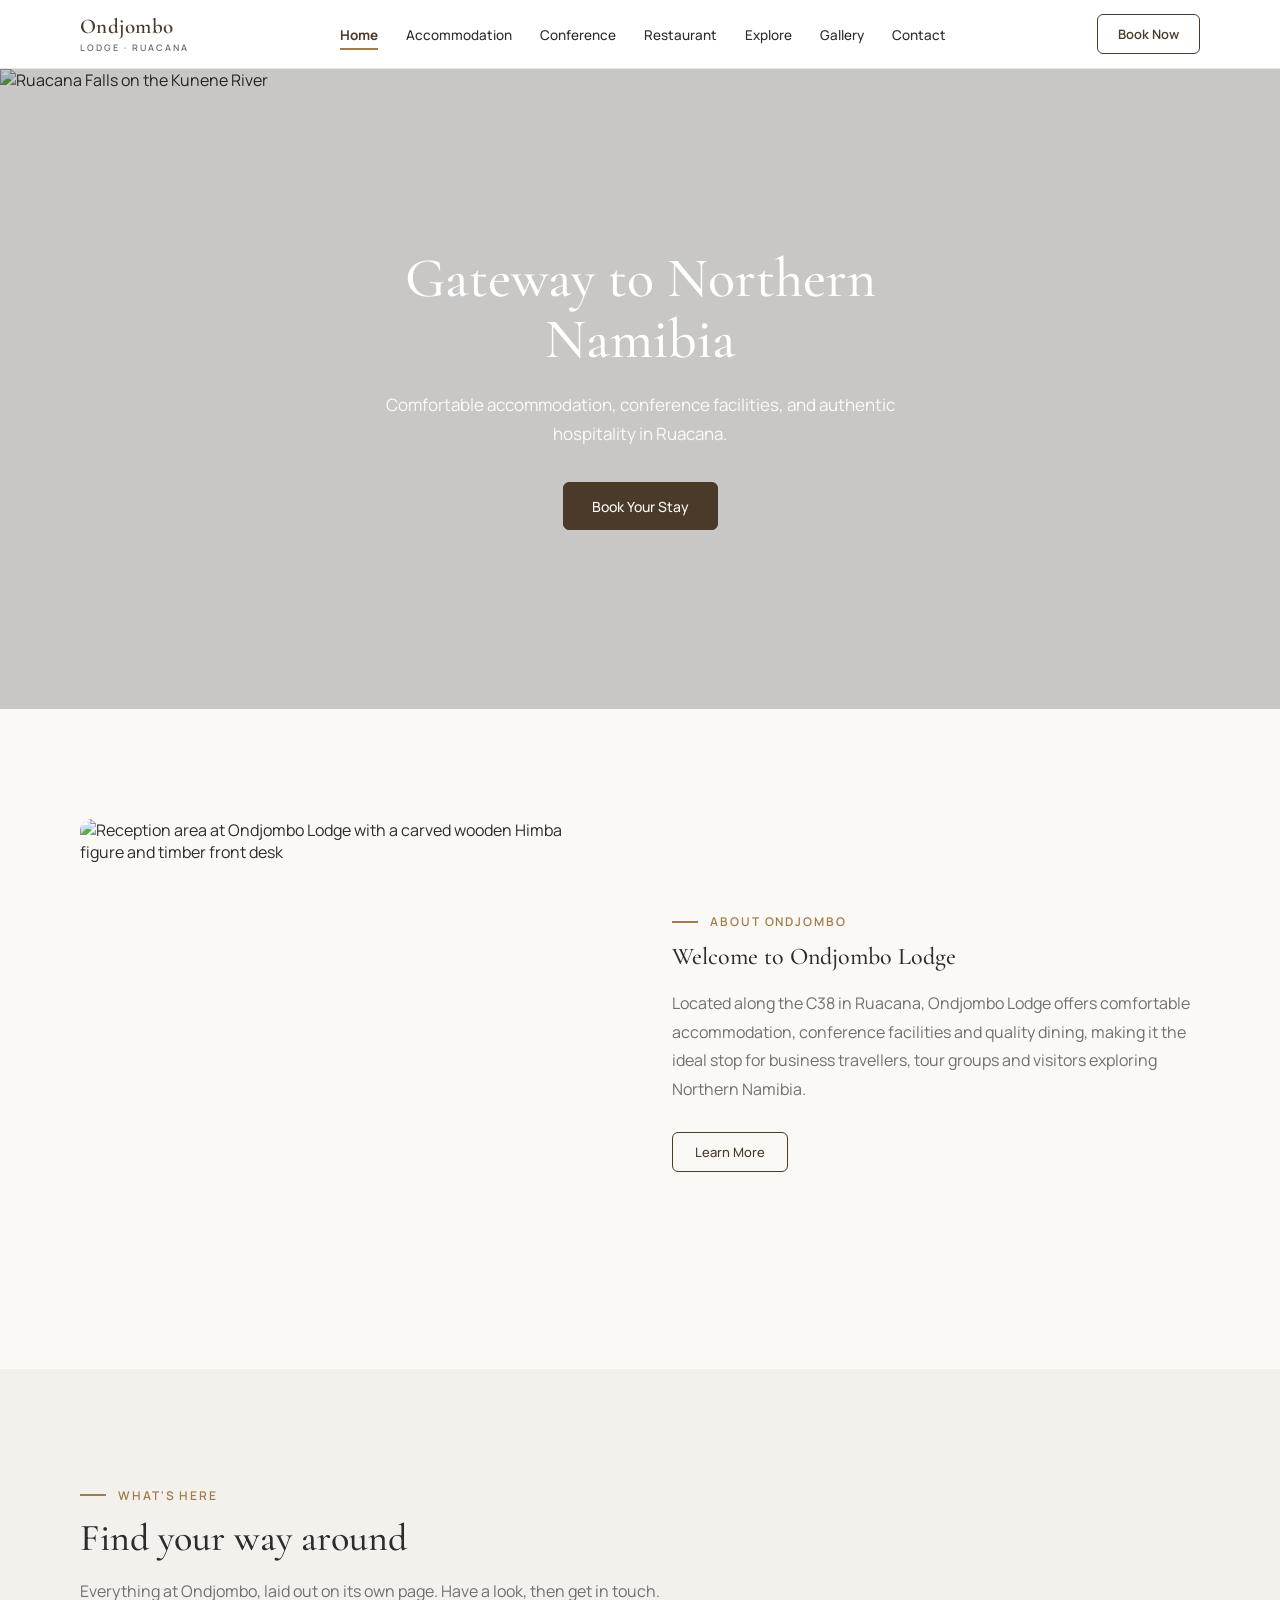
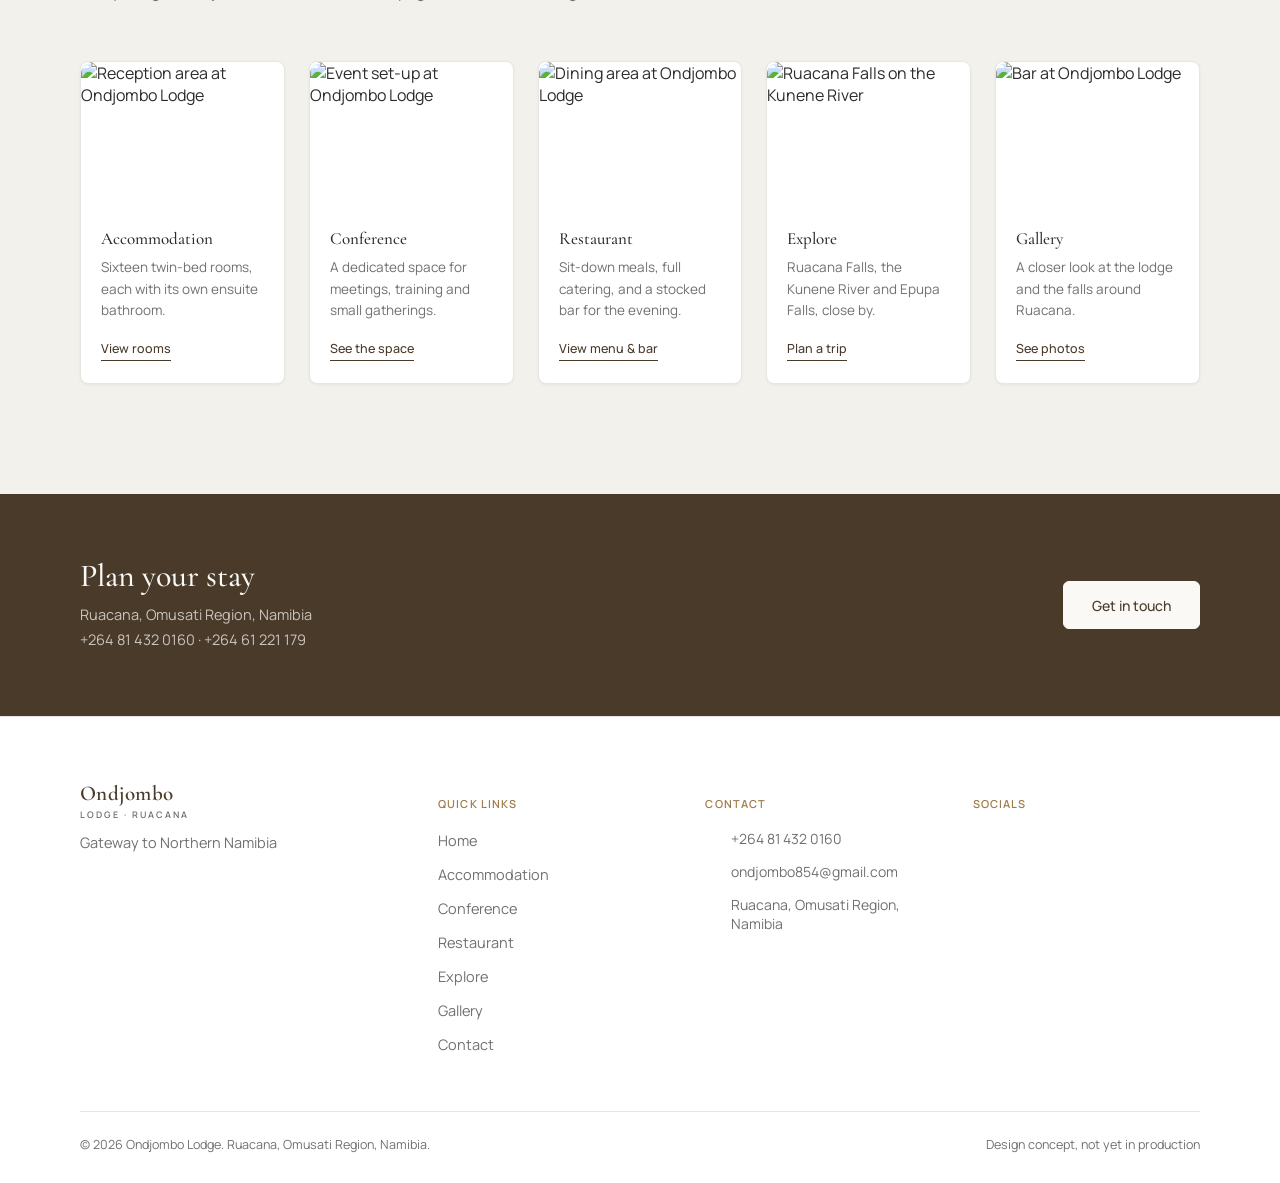
==== commit 1282d6e4: "feat(design): apply Lucide icon system and new component spec site-wide Replace all inline SVG icons" ====
--- a/index.html
+++ b/index.html
@@ -45,42 +45,30 @@
   <a href="contact.html">Book Now</a>
 </div>
 
-<section class="hero">
-  <div class="hero-copy">
-    <div class="eyebrow"><span class="rule-mark"></span>Ruacana, Omusati Region</div>
-    <h1>Your gateway to Northern Namibia</h1>
-    <p class="lead">A calm, modern base on the Omakange Main Road, minutes from the Kunene River. Sixteen rooms, a restaurant and bar, and conference space for travellers, tour groups and teams moving through the north.</p>
-    <div class="hero-actions">
-      <a href="contact.html" class="btn btn-primary">Enquire about a stay</a>
-      <a href="accommodation.html" class="link-underline">See the rooms</a>
-    </div>
-    <div class="hero-facts">
-      <span>16 Twin Rooms</span>
-      <span>Restaurant &amp; Bar</span>
-      <span>Conference Facilities</span>
-      <span>Free Wi-Fi</span>
-      <span>Secure Parking</span>
-    </div>
-  </div>
-  <div class="hero-media">
-    <img class="photo" src="https://www.wondermondo.com/wp-content/uploads/2019/05/Ruacana2-1.jpg" alt="Ruacana Falls on the Kunene River in daylight">
+<section class="hero-full">
+  <!-- Preference order: Ruacana Falls (used, no lodge exterior photo yet), then lodge exterior, then general Namibian landscape -->
+  <img src="https://www.wondermondo.com/wp-content/uploads/2019/05/Ruacana2-1.jpg" alt="Ruacana Falls on the Kunene River">
+  <div class="hero-overlay"></div>
+  <div class="hero-content reveal">
+    <h1>Gateway to Northern Namibia</h1>
+    <p>Comfortable accommodation, conference facilities, and authentic hospitality in Ruacana.</p>
+    <a href="contact.html" class="btn btn-primary">Book Your Stay</a>
   </div>
 </section>
 
-<!-- About kept in full on the home page rather than a teaser + #about anchor: there is no
-     separate about.html in this site's structure, so a "read more" jump would only scroll
-     within this same page, adding a click for no real gain. -->
-<section class="about" id="about">
+<section id="about">
   <div class="wrap">
-    <div class="split reverse reveal">
+    <div class="split reveal">
+      <div class="split-media">
+        <img class="photo" src="assets/reception.jpg" alt="Reception area at Ondjombo Lodge with a carved wooden Himba figure and timber front desk">
+      </div>
       <div class="split-copy">
         <div class="eyebrow"><span class="rule-mark"></span>About Ondjombo</div>
-        <h2>A quiet stop on the road to the far north</h2>
-        <p>Ondjombo Lodge sits on the Omakange Main Road, C38, in Ruacana, Omusati Region, right along the route to some of Northern Namibia's most iconic attractions. It's a straightforward, comfortable base for leisure travellers, corporate visitors and groups passing through the region.</p>
-        <p>The lodge combines sixteen guest rooms with a restaurant and catering service, dedicated conference facilities, and secure parking, all within a peaceful setting away from the main road.</p>
-      </div>
-      <div class="split-media">
-        <img class="photo" src="assets/reception.jpg" alt="Reception area at Ondjombo Lodge with a carved wooden Himba figure and timber front desk">
+        <h2>Welcome to Ondjombo Lodge</h2>
+        <p>Located along the C38 in Ruacana, Ondjombo Lodge offers comfortable accommodation, conference facilities and quality dining, making it the ideal stop for business travellers, tour groups and visitors exploring Northern Namibia.</p>
+        <div style="margin-top:28px;">
+          <a href="accommodation.html" class="btn btn-outline btn-sm">Learn More</a>
+        </div>
       </div>
     </div>
   </div>
@@ -94,7 +82,7 @@
       <p>Everything at Ondjombo, laid out on its own page. Have a look, then get in touch.</p>
     </div>
     <div class="highlights-grid reveal">
-      <a href="accommodation.html" class="highlight-card">
+      <a href="accommodation.html" class="highlight-card card">
         <div class="media"><img class="photo" src="assets/reception.jpg" alt="Reception area at Ondjombo Lodge"></div>
         <div class="body">
           <h3>Accommodation</h3>
@@ -102,7 +90,7 @@
           <span class="link-underline">View rooms</span>
         </div>
       </a>
-      <a href="conference.html" class="highlight-card">
+      <a href="conference.html" class="highlight-card card">
         <div class="media"><img class="photo" src="assets/events.jpg" alt="Event set-up at Ondjombo Lodge"></div>
         <div class="body">
           <h3>Conference</h3>
@@ -110,7 +98,7 @@
           <span class="link-underline">See the space</span>
         </div>
       </a>
-      <a href="restaurant.html" class="highlight-card">
+      <a href="restaurant.html" class="highlight-card card">
         <div class="media"><img class="photo" src="assets/restaurant.jpg" alt="Dining area at Ondjombo Lodge"></div>
         <div class="body">
           <h3>Restaurant</h3>
@@ -118,15 +106,15 @@
           <span class="link-underline">View menu &amp; bar</span>
         </div>
       </a>
-      <a href="explore.html" class="highlight-card">
+      <a href="explore.html" class="highlight-card card">
         <div class="media"><img class="photo" src="https://www.wondermondo.com/wp-content/uploads/2019/05/RuacanaTrees-1.jpg" alt="Ruacana Falls on the Kunene River"></div>
         <div class="body">
           <h3>Explore</h3>
-          <p>Ruacana Falls, the Kunene River and the Angola border, close by.</p>
+          <p>Ruacana Falls, the Kunene River and Epupa Falls, close by.</p>
           <span class="link-underline">Plan a trip</span>
         </div>
       </a>
-      <a href="gallery.html" class="highlight-card">
+      <a href="gallery.html" class="highlight-card card">
         <div class="media"><img class="photo" src="assets/bar.jpg" alt="Bar at Ondjombo Lodge"></div>
         <div class="body">
           <h3>Gallery</h3>
@@ -142,7 +130,7 @@
   <div class="wrap reveal">
     <div>
       <h2>Plan your stay</h2>
-      <p>Omakange Main Road, C38, Ruacana, Omusati Region, Namibia<br>+264 81 432 0160 &middot; +264 61 221 179</p>
+      <p>Ruacana, Omusati Region, Namibia<br>+264 81 432 0160 &middot; +264 61 221 179</p>
     </div>
     <a href="contact.html" class="btn btn-primary">Get in touch</a>
   </div>
@@ -150,28 +138,36 @@
 
 <footer>
   <div class="wrap">
-    <div class="footer-top">
-      <div>
+    <div class="footer-grid">
+      <div class="footer-brand">
         <a href="index.html" class="logo">Ondjombo<span>LODGE &middot; RUACANA</span></a>
-        <p>A modern lodge on the Omakange Main Road in Ruacana, Omusati Region: your gateway to Northern Namibia.</p>
+        <p>Gateway to Northern Namibia</p>
       </div>
       <div class="footer-col">
-        <h4>Lodge</h4>
+        <h4>Quick Links</h4>
         <ul>
+          <li><a href="index.html">Home</a></li>
           <li><a href="accommodation.html">Accommodation</a></li>
           <li><a href="conference.html">Conference</a></li>
           <li><a href="restaurant.html">Restaurant</a></li>
           <li><a href="explore.html">Explore</a></li>
           <li><a href="gallery.html">Gallery</a></li>
+          <li><a href="contact.html">Contact</a></li>
         </ul>
       </div>
       <div class="footer-col">
         <h4>Contact</h4>
-        <ul>
-          <li><a href="mailto:ondjombo854@gmail.com">ondjombo854@gmail.com</a></li>
-          <li><a href="tel:+264814320160">+264 81 432 0160</a></li>
-          <li><a href="contact.html">Send an enquiry</a></li>
-        </ul>
+        <div class="row"><i data-lucide="phone" class="lucide icon-sm"></i><span>+264 81 432 0160</span></div>
+        <div class="row"><i data-lucide="mail" class="lucide icon-sm"></i><span>ondjombo854@gmail.com</span></div>
+        <div class="row"><i data-lucide="map-pinned" class="lucide icon-sm"></i><span>Ruacana, Omusati Region, Namibia</span></div>
+      </div>
+      <div class="footer-col">
+        <h4>Socials</h4>
+        <!-- placeholder links, update hrefs once real accounts are confirmed -->
+        <div class="social-icons">
+          <a href="#" aria-label="Facebook"><i data-lucide="facebook" class="lucide"></i></a>
+          <a href="#" aria-label="Instagram"><i data-lucide="instagram" class="lucide"></i></a>
+        </div>
       </div>
     </div>
     <div class="footer-bottom">
@@ -181,6 +177,7 @@
   </div>
 </footer>
 
+<script src="https://unpkg.com/lucide@latest"></script>
 <script src="js/main.js"></script>
 </body>
 </html>
--- a/css/style.css
+++ b/css/style.css
@@ -22,7 +22,14 @@
 h1,h2,h3{font-family:'Cormorant Garamond', serif; font-weight:500; margin:0; line-height:1.1;}
 p{margin:0;}
 .wrap{max-width:1200px; margin:0 auto; padding:0 40px;}
-.photo{filter:saturate(1.03) contrast(1.01) brightness(1.02);}
+
+/* Photo treatment: subtle colour correction + rounded corners, no bordered "frame" */
+.photo{
+  filter:saturate(1.03) contrast(1.01) brightness(1.02);
+  border-radius:12px;
+  object-fit:cover;
+  display:block;
+}
 
 .rule-mark{display:inline-block; width:26px; height:2px; background:var(--secondary); margin-right:12px; vertical-align:middle;}
 .eyebrow{
@@ -35,29 +42,56 @@
   color:var(--secondary);
 }
 
+/* ---------- Icons (Lucide) ---------- */
+.lucide{
+  width:20px; height:20px;
+  stroke:var(--secondary);
+  stroke-width:1.6;
+  fill:none;
+  flex-shrink:0;
+}
+.lucide.icon-lg{width:32px; height:32px;}
+.lucide.icon-sm{width:16px; height:16px;}
+.lucide.on-dark{stroke:#ffffff;}
+
+/* ---------- Buttons ---------- */
 .btn{
+  height:48px;
   display:inline-flex;
   align-items:center;
+  justify-content:center;
   gap:10px;
-  padding:14px 30px;
+  padding:0 28px;
+  border-radius:6px;
+  border:1px solid var(--primary);
   font-family:'Manrope', sans-serif;
   font-size:14px;
   font-weight:500;
   text-decoration:none;
   cursor:pointer;
+  box-shadow:none;
   transition:background 0.2s ease, color 0.2s ease, border-color 0.2s ease;
 }
-.btn-primary{background:var(--primary); color:var(--bg); border:1px solid var(--primary);}
+.btn-primary{background:var(--primary); color:var(--bg);}
 .btn-primary:hover{background:#3a2d20; border-color:#3a2d20;}
-.btn-outline{background:transparent; color:var(--primary); border:1px solid var(--primary);}
+.btn-outline{background:transparent; color:var(--primary);}
 .btn-outline:hover{background:var(--section-bg);}
+.btn-sm{height:40px; padding:0 22px; font-size:13px;}
 .link-underline{
   display:inline-flex; align-items:center; gap:8px;
   font-size:14px; font-weight:500; text-decoration:none; color:var(--primary);
   border-bottom:1px solid var(--primary); padding-bottom:3px;
 }
 .link-underline:hover{color:var(--secondary); border-color:var(--secondary);}
-svg.icon{width:19px; height:19px; flex-shrink:0; stroke:var(--secondary);}
+
+/* ---------- Cards ---------- */
+.card{
+  border-radius:8px;
+  border:1px solid var(--border);
+  box-shadow:0 1px 3px rgba(44,44,44,0.06);
+  background:#ffffff;
+  overflow:hidden;
+}
 
 /* ---------- Nav ---------- */
 header{
@@ -96,13 +130,18 @@
 .nav-links a:hover{color:var(--secondary);}
 .nav-links a.active{color:var(--primary); font-weight:700; border-bottom-color:var(--secondary);}
 .nav-book{
-  padding:10px 20px;
+  height:40px;
+  display:inline-flex; align-items:center;
+  padding:0 20px;
+  border-radius:6px;
   border:1px solid var(--primary);
   color:var(--primary);
   font-size:13px;
   font-weight:600;
   text-decoration:none;
   background:transparent;
+  box-shadow:none;
+  transition:background 0.2s ease;
 }
 .nav-book:hover{background:var(--section-bg);}
 .burger{display:none; background:none; border:none; cursor:pointer; padding:6px;}
@@ -125,28 +164,34 @@
   background:none; border:none; color:var(--primary); font-size:28px; cursor:pointer;
 }
 
-/* ---------- Hero (home) ---------- */
-.hero{display:grid; grid-template-columns:1fr 1fr; align-items:stretch; min-height:620px;}
-.hero-copy{
-  display:flex; flex-direction:column; justify-content:center;
-  padding:70px 64px 70px 40px;
-}
-.hero-copy h1{font-size:clamp(36px, 4vw, 54px); font-weight:500; margin:16px 0 20px; max-width:520px;}
-.hero-copy p.lead{font-size:17px; line-height:1.7; color:var(--muted); max-width:440px; margin-bottom:32px;}
-.hero-actions{display:flex; align-items:center; gap:26px; flex-wrap:wrap; margin-bottom:28px;}
-.hero-facts{
-  display:flex; flex-wrap:wrap; gap:10px 16px;
-  font-size:12.5px; color:var(--muted); font-weight:500;
-  padding-top:22px; border-top:1px solid var(--border); max-width:460px;
-}
-.hero-facts span:not(:last-child)::after{content:"\00b7"; margin-left:16px; color:var(--border);}
-.hero-media{position:relative; overflow:hidden; background:var(--section-bg);}
-.hero-media img{width:100%; height:100%; object-fit:cover; min-height:420px;}
-
-/* ---------- Page header (inner pages) ---------- */
-.page-header{padding:70px 0 56px; background:var(--section-bg); border-bottom:1px solid var(--border);}
-.page-header h1{font-size:clamp(32px, 4vw, 46px); font-weight:500; margin-top:14px; max-width:640px;}
-.page-header p.lead{margin-top:18px; font-size:16px; line-height:1.75; color:var(--muted); max-width:580px;}
+/* ---------- Hero (home, full-bleed, static, flat overlay) ---------- */
+.hero-full{
+  position:relative;
+  min-height:640px;
+  display:flex; align-items:center; justify-content:center;
+  overflow:hidden;
+}
+.hero-full > img{
+  position:absolute; inset:0;
+  width:100%; height:100%;
+  object-fit:cover;
+  border-radius:0;
+  filter:none;
+}
+.hero-overlay{
+  position:absolute; inset:0;
+  background:rgba(0,0,0,0.2);
+}
+.hero-content{
+  position:relative;
+  z-index:1;
+  text-align:center;
+  color:#ffffff;
+  max-width:640px;
+  padding:0 24px;
+}
+.hero-content h1{font-size:clamp(34px, 5vw, 56px); font-weight:500; margin-bottom:20px; color:#ffffff;}
+.hero-content p{font-size:17px; line-height:1.7; margin-bottom:34px; color:rgba(255,255,255,0.92);}
 
 /* ---------- Section basics ---------- */
 section{padding:110px 0;}
@@ -155,53 +200,64 @@
 .section-head h2{font-size:clamp(28px, 3.2vw, 38px); font-weight:500; margin-top:14px;}
 .section-head p{margin-top:18px; font-size:16px; line-height:1.75; color:var(--muted);}
 
-/* ---------- Split sections (About / Accommodation / Conference / Restaurant) ---------- */
-.split{display:grid; grid-template-columns:1fr 1fr; gap:80px; align-items:center;}
-.split.reverse .split-media{order:2;}
-.split.reverse .split-copy{order:1;}
-.split-copy p{font-size:16px; line-height:1.8; color:var(--muted); margin-bottom:18px;}
+/* ---------- Split layout (About / Conference) ---------- */
+.split{display:grid; grid-template-columns:1fr 1fr; gap:64px; align-items:center;}
+.split-copy p{font-size:16px; line-height:1.8; color:var(--muted); margin:18px 0 0;}
 .split-copy h2{margin-top:14px;}
-.split-media{border:1px solid var(--border); padding:10px; background:#fff;}
-.split-media img{width:100%; height:440px; object-fit:cover;}
-.split-media.pair{display:grid; grid-template-columns:1fr 1fr; gap:10px; padding:10px;}
-.split-media.pair img{height:420px;}
-.split-media.trio{display:grid; grid-template-columns:1fr 1fr; grid-auto-rows:214px; gap:10px; padding:10px;}
-.split-media.trio img{width:100%; height:100%; object-fit:cover;}
-.split-media.trio .full{grid-column:1 / -1;}
-
-.feature-list{list-style:none; margin:24px 0 0; padding:0;}
+.split-media img{width:100%; height:440px;}
+
+.feature-list{list-style:none; margin:26px 0 0; padding:0;}
 .feature-list li{
-  display:flex; gap:14px; align-items:flex-start;
-  padding:14px 0; border-top:1px solid var(--border);
-  font-size:15px; color:var(--muted);
-}
-.feature-list li:last-child{border-bottom:1px solid var(--border);}
-
-.spec-panel{border:1px solid var(--border); background:#fff; padding:8px;}
-.spec-row{display:flex; justify-content:space-between; align-items:baseline; padding:20px 22px; border-top:1px solid var(--border);}
-.spec-row:first-child{border-top:none;}
-.spec-row .k{font-size:13px; letter-spacing:0.05em; text-transform:uppercase; color:var(--muted); font-weight:500;}
-.spec-row .v{font-family:'Cormorant Garamond', serif; font-size:22px; color:var(--primary);}
-
-/* ---------- FAQ ---------- */
-.faq{margin-top:16px; max-width:760px;}
-.faq-item{border-top:1px solid var(--border); padding:24px 0;}
-.faq-item:last-child{border-bottom:1px solid var(--border);}
-.faq-item h3{font-size:19px; font-weight:500; margin-bottom:10px;}
-.faq-item p{font-size:15px; line-height:1.75; color:var(--muted);}
+  display:flex; gap:14px; align-items:center;
+  padding:14px 0;
+  font-size:15px; color:var(--text); font-weight:500;
+}
+
+/* ---------- Accommodation: room feature cards ---------- */
+.room-grid{display:grid; grid-template-columns:1fr 1fr; gap:24px;}
+.room-card{padding:14px; display:flex; flex-direction:column; gap:16px;}
+.room-card .placeholder{
+  border-radius:12px;
+  background:var(--section-bg);
+  height:160px;
+  display:flex; flex-direction:column; align-items:center; justify-content:center; gap:10px;
+}
+.room-card .placeholder span{font-size:12px; color:var(--muted); font-weight:500;}
+.room-card .feature{display:flex; align-items:center; gap:12px; padding:2px 6px 8px;}
+.room-card .feature h3{font-size:17px; font-weight:500;}
+
+/* ---------- Large single-image feature block (Restaurant) ---------- */
+.feature-hero{display:flex; flex-direction:column; gap:40px;}
+.feature-hero .media img{width:100%; height:440px;}
+.feature-hero .copy{max-width:640px;}
+.feature-hero .copy p{font-size:16px; line-height:1.8; color:var(--muted); margin-top:16px;}
+.meal-row{display:flex; gap:36px; flex-wrap:wrap; margin-top:30px;}
+.meal-row .meal{display:flex; align-items:center; gap:10px; font-size:14px; font-weight:500; color:var(--primary);}
+
+/* ---------- Explore: clean cards ---------- */
+.explore-clean-grid{display:grid; grid-template-columns:repeat(4, 1fr); gap:28px;}
+.explore-clean-card .media{height:200px;}
+.explore-clean-card .media img{width:100%; height:100%;}
+.explore-clean-card .media.icon-media{
+  background:var(--section-bg);
+  display:flex; align-items:center; justify-content:center;
+  border-radius:12px;
+}
+.explore-clean-card .body{padding:18px 20px 22px;}
+.explore-clean-card h3{font-size:17px; font-weight:500; margin-bottom:6px;}
+.explore-clean-card p{font-size:13.5px; line-height:1.55; color:var(--muted);}
 
 /* ---------- Home: highlights strip ---------- */
-.highlights-grid{display:grid; grid-template-columns:repeat(5, 1fr); gap:22px;}
-.highlight-card{border:1px solid var(--border); background:#fff; text-decoration:none; color:inherit; display:block;}
-.highlight-card .media{height:150px; overflow:hidden;}
-.highlight-card .media img{width:100%; height:100%; object-fit:cover; transition:transform .5s ease;}
-.highlight-card:hover .media img{transform:scale(1.05);}
-.highlight-card .body{padding:20px;}
+.highlights-grid{display:grid; grid-template-columns:repeat(auto-fit, minmax(200px, 1fr)); gap:24px;}
+.highlight-card{text-decoration:none; color:inherit; display:block;}
+.highlight-card .media{height:150px;}
+.highlight-card .media img{width:100%; height:100%;}
+.highlight-card .body{padding:18px 20px 22px;}
 .highlight-card h3{font-size:17px; font-weight:500; margin-bottom:8px;}
 .highlight-card p{font-size:13.5px; color:var(--muted); line-height:1.6; margin-bottom:14px;}
 .highlight-card .link-underline{font-size:12.5px;}
 
-/* ---------- Home: contact strip ---------- */
+/* ---------- Home / page contact strip ---------- */
 .contact-strip{background:var(--primary); padding:64px 0;}
 .contact-strip .wrap{display:flex; justify-content:space-between; align-items:center; flex-wrap:wrap; gap:26px;}
 .contact-strip h2{color:var(--bg); font-size:clamp(24px, 3vw, 32px);}
@@ -209,58 +265,25 @@
 .contact-strip .btn-primary{background:var(--bg); color:var(--primary); border-color:var(--bg);}
 .contact-strip .btn-primary:hover{background:var(--section-bg);}
 
-/* ---------- Explore ---------- */
-.explore-grid{display:grid; grid-template-columns:repeat(4, 1fr); gap:32px;}
-.explore-card .media{height:200px; overflow:hidden; border:1px solid var(--border);}
-.explore-card .media img{width:100%; height:100%; object-fit:cover;}
-.explore-card .media.pattern{display:flex; align-items:center; justify-content:center; background:var(--bg);}
-.explore-card .media.pattern svg{width:32px; height:32px; stroke:var(--secondary); fill:none; stroke-width:1.2;}
-.explore-card .body{padding-top:18px;}
-.explore-card .tag{font-family:'Manrope', sans-serif; font-size:11px; font-weight:600; letter-spacing:0.09em; color:var(--secondary); text-transform:uppercase;}
-.explore-card h3{font-size:19px; font-weight:500; margin:10px 0 8px;}
-.explore-card p{font-size:13.6px; line-height:1.65; color:var(--muted);}
-.explore-card .meta{margin-top:12px; font-size:12px; font-weight:600; color:var(--primary); letter-spacing:0.02em;}
-.explore-grid.expanded{grid-template-columns:repeat(2, 1fr);}
-.explore-grid.expanded .media{height:260px;}
-.explore-grid.expanded p{font-size:14.5px;}
-
-/* ---------- Gallery ---------- */
-.gallery-grid{
-  display:grid;
-  grid-template-columns:repeat(3, 1fr);
-  grid-auto-rows:230px;
-  gap:14px;
-}
-.gallery-grid figure{margin:0; position:relative; overflow:hidden; border:1px solid var(--border);}
-.gallery-grid img{width:100%; height:100%; object-fit:cover; transition:transform .6s ease;}
-.gallery-grid figure:hover img{transform:scale(1.04);}
-.gallery-grid figure.feature{grid-column:span 2; grid-row:span 2;}
-.gallery-grid figure.tall{grid-row:span 2;}
-.gallery-grid figcaption{
-  position:absolute; left:0; bottom:0; right:0; padding:12px 16px;
-  background:rgba(250,249,246,0.92);
-  font-size:11.5px; font-weight:600; letter-spacing:0.06em; text-transform:uppercase; color:var(--primary);
-}
-.gallery-group{margin-bottom:64px;}
-.gallery-group:last-child{margin-bottom:0;}
-.gallery-group h3{font-size:15px; font-weight:600; letter-spacing:0.06em; text-transform:uppercase; color:var(--primary); margin-bottom:26px; font-family:'Manrope', sans-serif;}
+/* ---------- Gallery: masonry ---------- */
+.masonry{columns:3 300px; column-gap:14px;}
+.masonry figure{margin:0 0 14px; break-inside:avoid;}
+.masonry img{width:100%;}
 
 /* ---------- Contact ---------- */
-.contact .grid{display:grid; grid-template-columns:1fr 1fr; gap:90px;}
-.contact-info .row{display:flex; gap:16px; padding:18px 0; border-top:1px solid var(--border);}
-.contact-info .row:last-child{border-bottom:1px solid var(--border);}
-.contact-info svg.icon{margin-top:2px;}
-.contact-info .row div p{font-size:14.5px; line-height:1.65; color:var(--muted);}
-.contact-info .row div p.label{
+.contact-split{display:grid; grid-template-columns:1fr 1fr; gap:60px; align-items:stretch;}
+.contact-details .row{display:flex; gap:14px; margin-bottom:24px;}
+.contact-details .row:last-child{margin-bottom:0;}
+.contact-details .row .lucide{margin-top:2px;}
+.contact-details .row p{font-size:14.5px; line-height:1.65; color:var(--muted);}
+.contact-details .row p.label{
   font-family:'Manrope', sans-serif; font-size:11px; font-weight:600; letter-spacing:0.08em;
   text-transform:uppercase; color:var(--primary); margin-bottom:5px;
 }
-.quote{
-  margin-top:34px; padding-top:28px; border-top:1px solid var(--border);
-  font-family:'Cormorant Garamond', serif; font-style:italic; font-weight:500; font-size:22px; color:var(--primary); line-height:1.5;
-}
-.quote span{display:block; margin-top:14px; font-family:'Manrope', sans-serif; font-style:normal; font-weight:600; font-size:11.5px; color:var(--muted); text-transform:uppercase; letter-spacing:0.06em;}
-
+.map-embed{border-radius:12px; overflow:hidden; border:1px solid var(--border); min-height:340px;}
+.map-embed iframe{width:100%; height:100%; min-height:340px; display:block;}
+
+.contact-form{margin-top:70px; max-width:640px;}
 form{display:flex; flex-direction:column; gap:22px;}
 .field label{
   display:block; font-family:'Manrope', sans-serif; font-size:11px; font-weight:600; letter-spacing:0.08em;
@@ -276,9 +299,9 @@
 
 /* ---------- Footer ---------- */
 footer{background:#ffffff; border-top:1px solid var(--border); padding:64px 0 30px;}
-.footer-top{display:grid; grid-template-columns:1.4fr 1fr 1fr; gap:48px; padding-bottom:44px; border-bottom:1px solid var(--border);}
+.footer-grid{display:grid; grid-template-columns:1.4fr 1fr 1fr 1fr; gap:40px; padding-bottom:44px; border-bottom:1px solid var(--border);}
 footer .logo{margin-bottom:16px;}
-.footer-top p{font-size:14.5px; line-height:1.75; color:var(--muted); max-width:320px;}
+.footer-brand p{font-size:14.5px; line-height:1.7; color:var(--muted); margin-top:10px; max-width:280px;}
 .footer-col h4{
   font-family:'Manrope', sans-serif; font-size:11px; font-weight:600; letter-spacing:0.1em; text-transform:uppercase;
   color:var(--secondary); margin-bottom:18px;
@@ -287,44 +310,37 @@
 .footer-col li{margin-bottom:12px;}
 .footer-col a{color:var(--muted); text-decoration:none; font-size:14.5px;}
 .footer-col a:hover{color:var(--primary);}
+.footer-col .row{display:flex; gap:10px; align-items:flex-start; margin-bottom:14px; font-size:14px; color:var(--muted);}
+.social-icons{display:flex; gap:16px;}
+.social-icons a{display:inline-flex; text-decoration:none;}
 .footer-bottom{
   display:flex; justify-content:space-between; align-items:center;
   padding-top:24px; font-size:12.5px; color:var(--muted); flex-wrap:wrap; gap:10px;
 }
 
-/* ---------- Reveal ---------- */
-.reveal{opacity:0; transform:translateY(16px); transition:opacity .7s ease, transform .7s ease;}
+/* ---------- Reveal (single animation site-wide) ---------- */
+.reveal{opacity:0; transform:translateY(30px); transition:opacity 300ms ease, transform 300ms ease;}
 .reveal.in{opacity:1; transform:none;}
 
 /* ---------- Responsive ---------- */
 @media (max-width: 980px){
   .nav-links, .nav-book{display:none;}
   .burger{display:block;}
-  .hero{grid-template-columns:1fr;}
-  .hero-media img{min-height:320px;}
-  .hero-copy{padding:52px 40px;}
-  .split, .split.reverse{grid-template-columns:1fr;}
-  .split.reverse .split-media{order:1;} .split.reverse .split-copy{order:2;}
-  .contact .grid{grid-template-columns:1fr;}
-  .explore-grid, .explore-grid.expanded{grid-template-columns:repeat(2,1fr);}
-  .gallery-grid{grid-template-columns:repeat(2,1fr); grid-auto-rows:200px;}
-  .gallery-grid figure.feature{grid-column:span 2; grid-row:span 1;}
-  .gallery-grid figure.tall{grid-row:span 1;}
-  .split-media.pair, .split-media.trio{grid-template-columns:1fr; }
-  .split-media.pair img{height:260px;}
-  .split-media.trio{grid-auto-rows:220px;}
-  .footer-top{grid-template-columns:1fr; gap:32px;}
+  .split{grid-template-columns:1fr;}
+  .contact-split{grid-template-columns:1fr;}
+  .room-grid{grid-template-columns:1fr;}
+  .explore-clean-grid{grid-template-columns:repeat(2,1fr);}
+  .masonry{columns:2 260px;}
+  .footer-grid{grid-template-columns:1fr 1fr; gap:32px;}
   .highlights-grid{grid-template-columns:repeat(2,1fr);}
   .contact-strip .wrap{flex-direction:column; align-items:flex-start;}
 }
 @media (max-width: 620px){
   .wrap{padding:0 22px;}
   section{padding:74px 0;}
-  .page-header{padding:52px 0 40px;}
-  .hero-copy{padding:44px 22px;}
-  .explore-grid, .explore-grid.expanded{grid-template-columns:1fr;}
-  .gallery-grid{grid-template-columns:1fr; grid-auto-rows:220px;}
-  .gallery-grid figure.feature{grid-column:span 1;}
-  .hero-actions{flex-direction:column; align-items:flex-start; gap:16px;}
+  .hero-full{min-height:560px;}
+  .explore-clean-grid{grid-template-columns:1fr;}
+  .masonry{columns:1;}
   .highlights-grid{grid-template-columns:1fr;}
-}
+  .footer-grid{grid-template-columns:1fr;}
+}
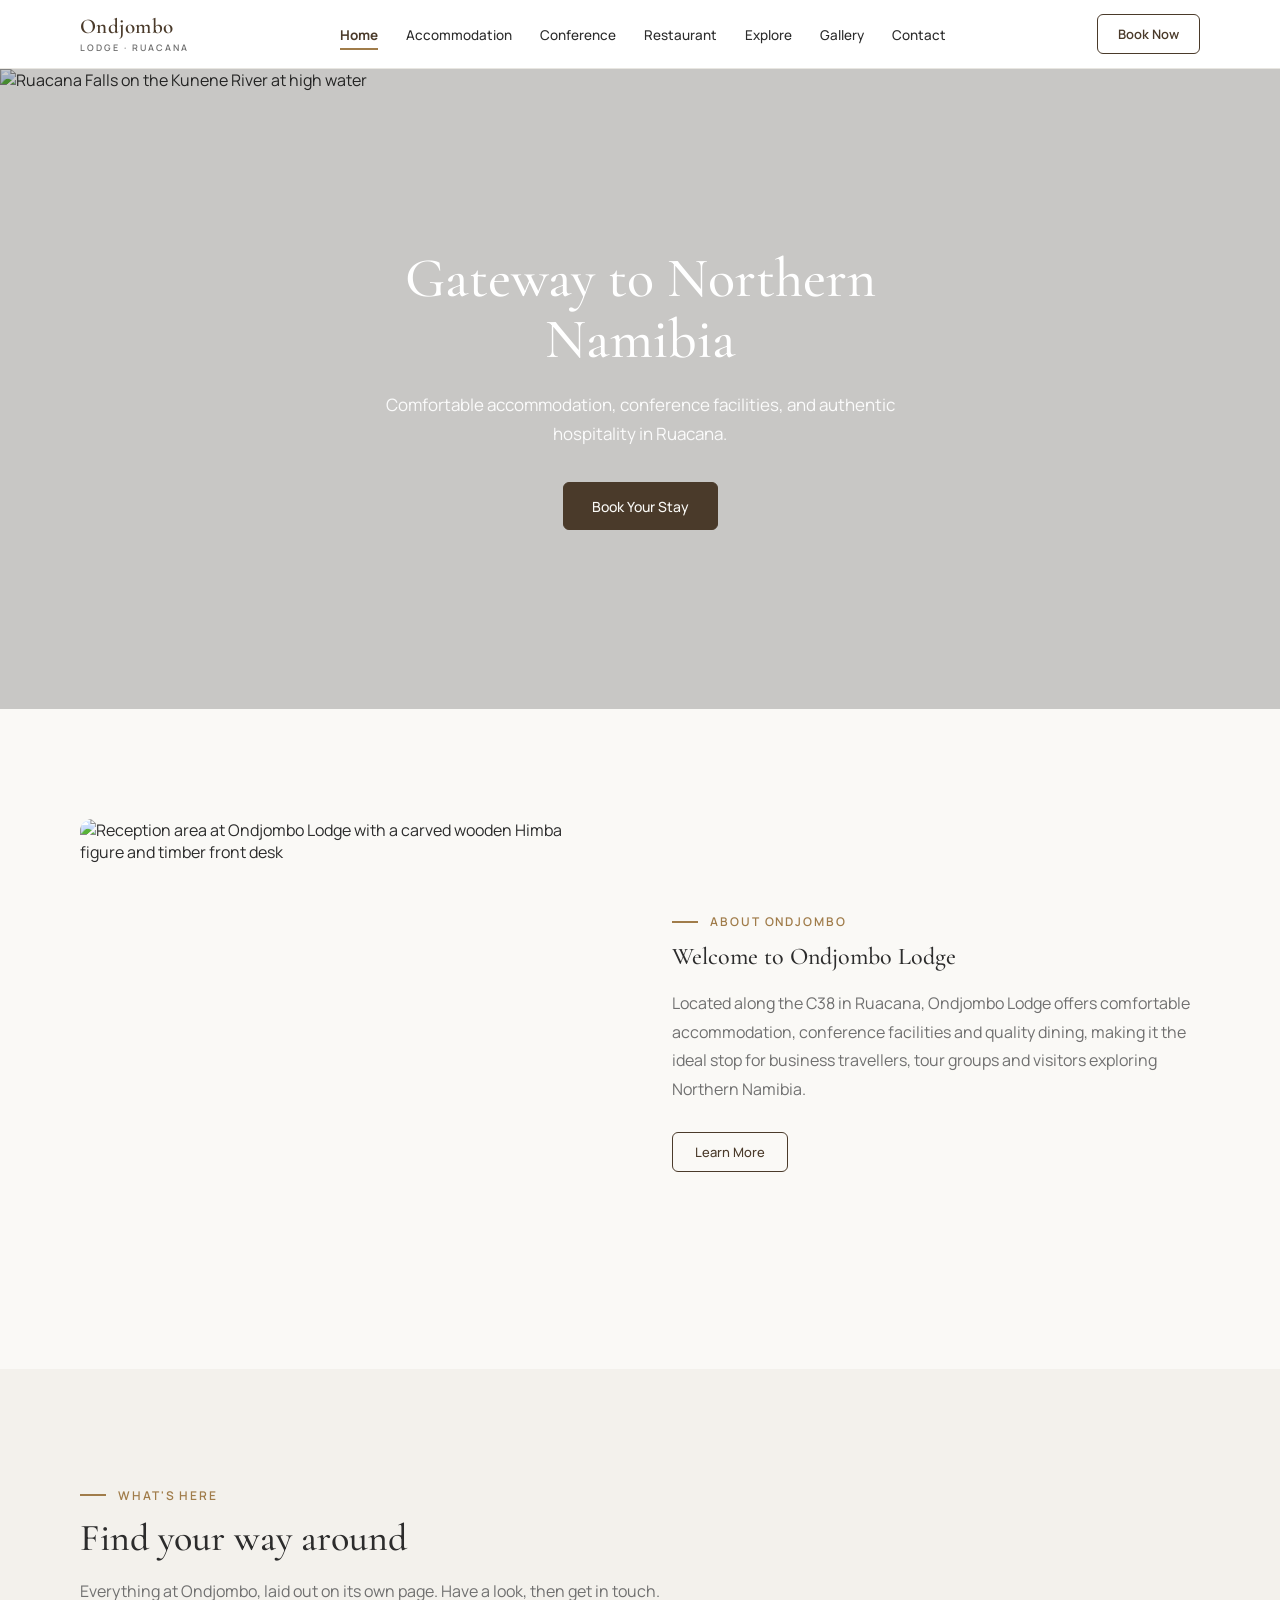
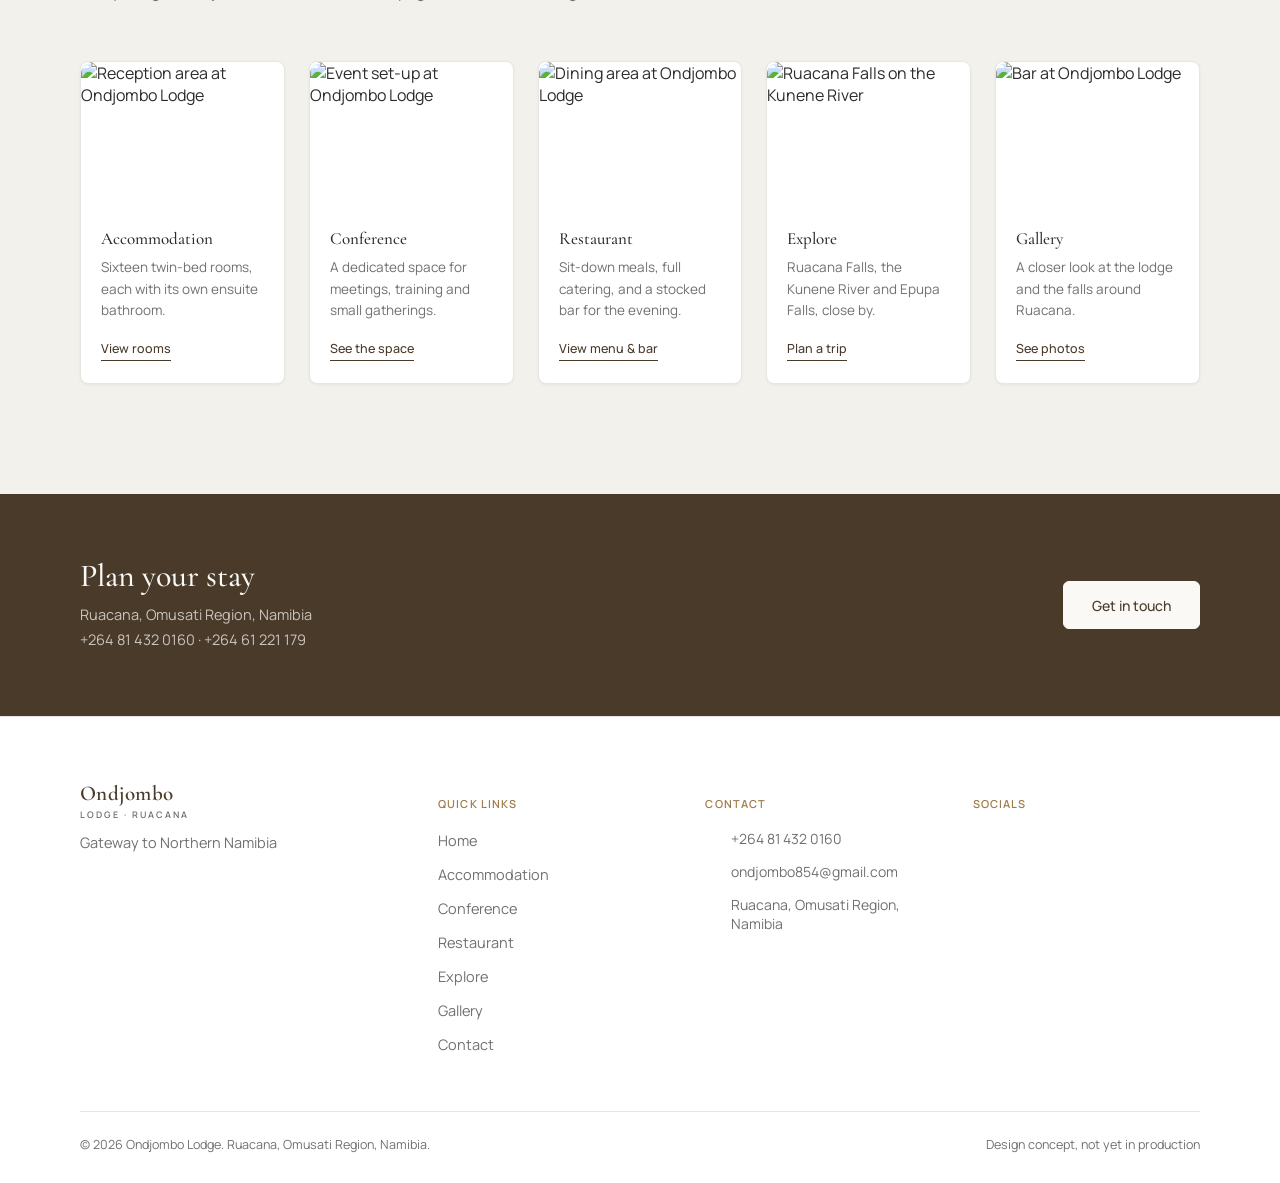
==== commit 5c018ef4: "fix(images): replace dead wondermondo.com photos with verified Wikimedia Commons sources wondermondo" ====
--- a/index.html
+++ b/index.html
@@ -47,7 +47,8 @@
 
 <section class="hero-full">
   <!-- Preference order: Ruacana Falls (used, no lodge exterior photo yet), then lodge exterior, then general Namibian landscape -->
-  <img src="https://www.wondermondo.com/wp-content/uploads/2019/05/Ruacana2-1.jpg" alt="Ruacana Falls on the Kunene River">
+  <!-- Photo: Tom Jakobi, CC BY-SA 3.0, via Wikimedia Commons -->
+  <img src="https://upload.wikimedia.org/wikipedia/commons/thumb/b/b6/Ruacana_Falls_at_High_Water_from_distance_in_03-2011_by_Tom_Jakobi.JPG/1920px-Ruacana_Falls_at_High_Water_from_distance_in_03-2011_by_Tom_Jakobi.JPG" alt="Ruacana Falls on the Kunene River at high water">
   <div class="hero-overlay"></div>
   <div class="hero-content reveal">
     <h1>Gateway to Northern Namibia</h1>
@@ -107,7 +108,8 @@
         </div>
       </a>
       <a href="explore.html" class="highlight-card card">
-        <div class="media"><img class="photo" src="https://www.wondermondo.com/wp-content/uploads/2019/05/RuacanaTrees-1.jpg" alt="Ruacana Falls on the Kunene River"></div>
+        <!-- Photo: Rubend nazario, public domain, via Wikimedia Commons -->
+        <div class="media"><img class="photo" src="https://upload.wikimedia.org/wikipedia/commons/thumb/1/19/Namibia_Ruacana_Falls.jpg/1280px-Namibia_Ruacana_Falls.jpg" alt="Ruacana Falls on the Kunene River"></div>
         <div class="body">
           <h3>Explore</h3>
           <p>Ruacana Falls, the Kunene River and Epupa Falls, close by.</p>
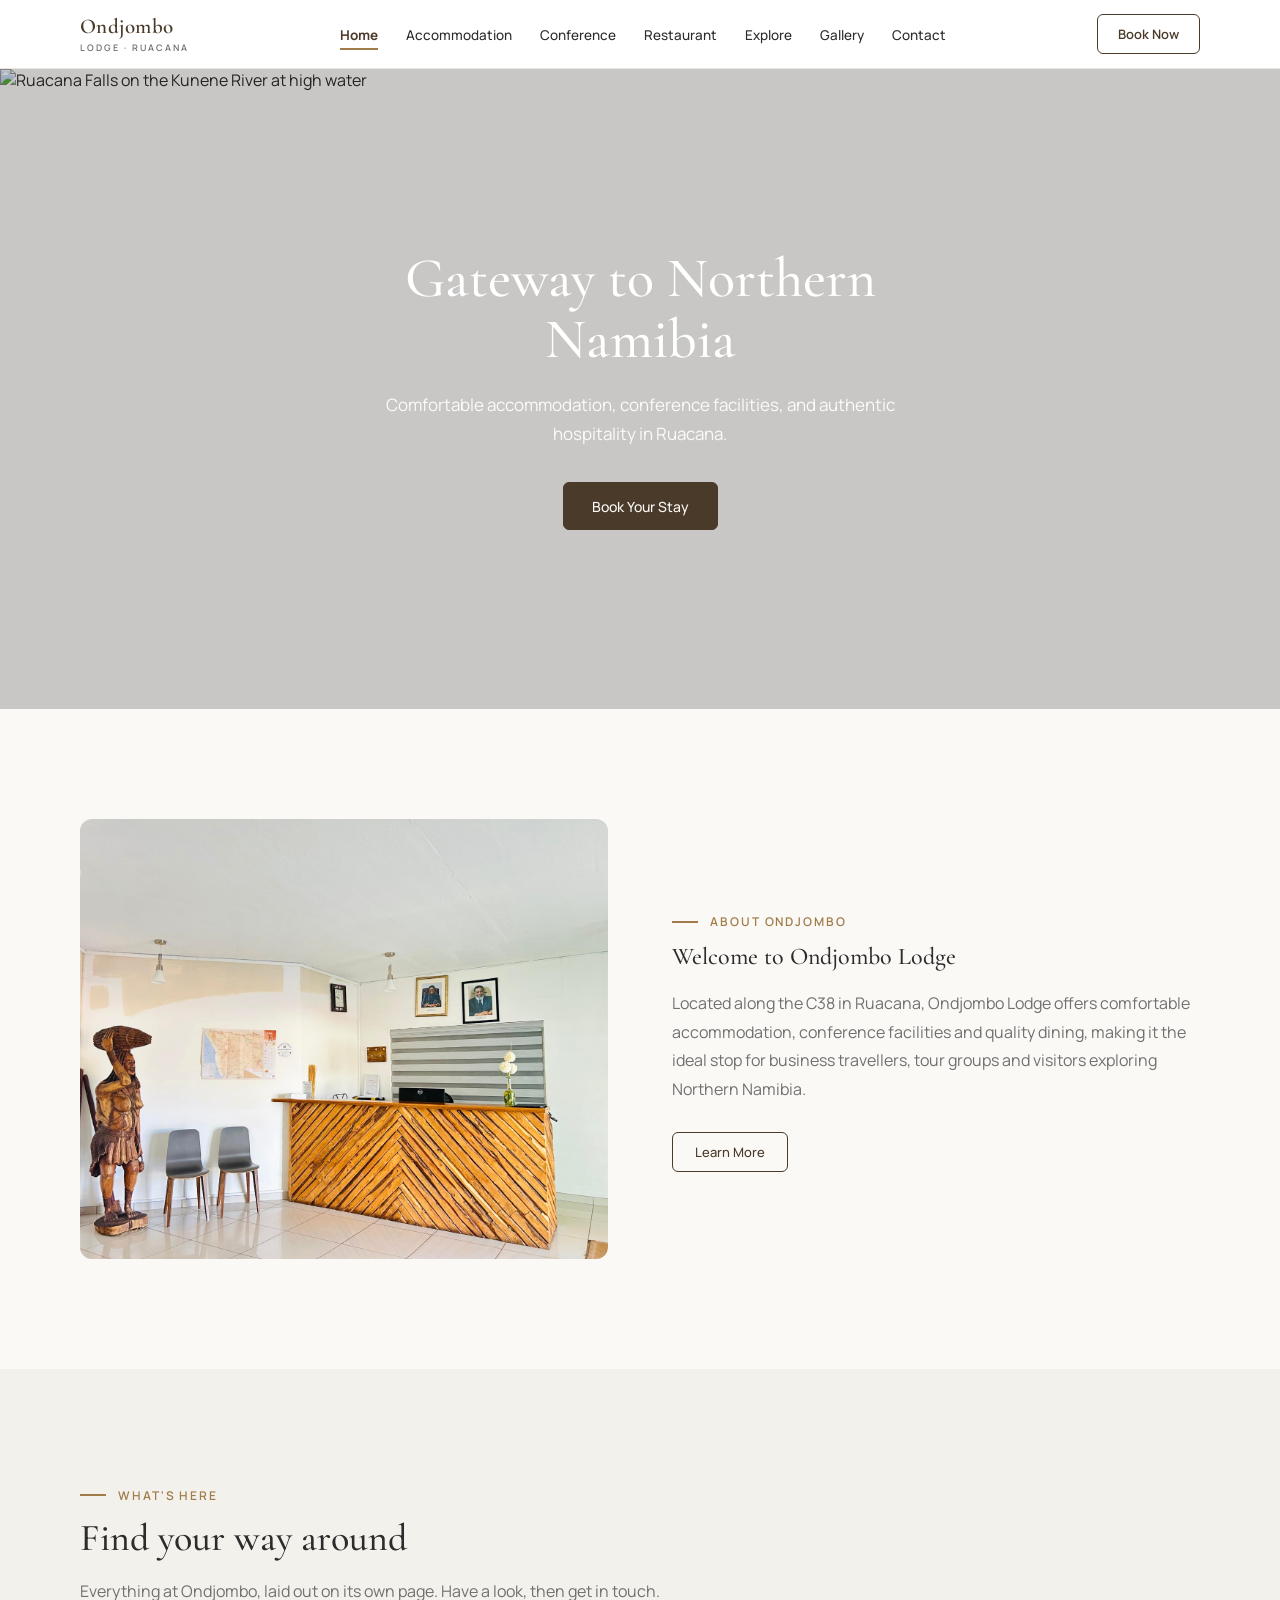
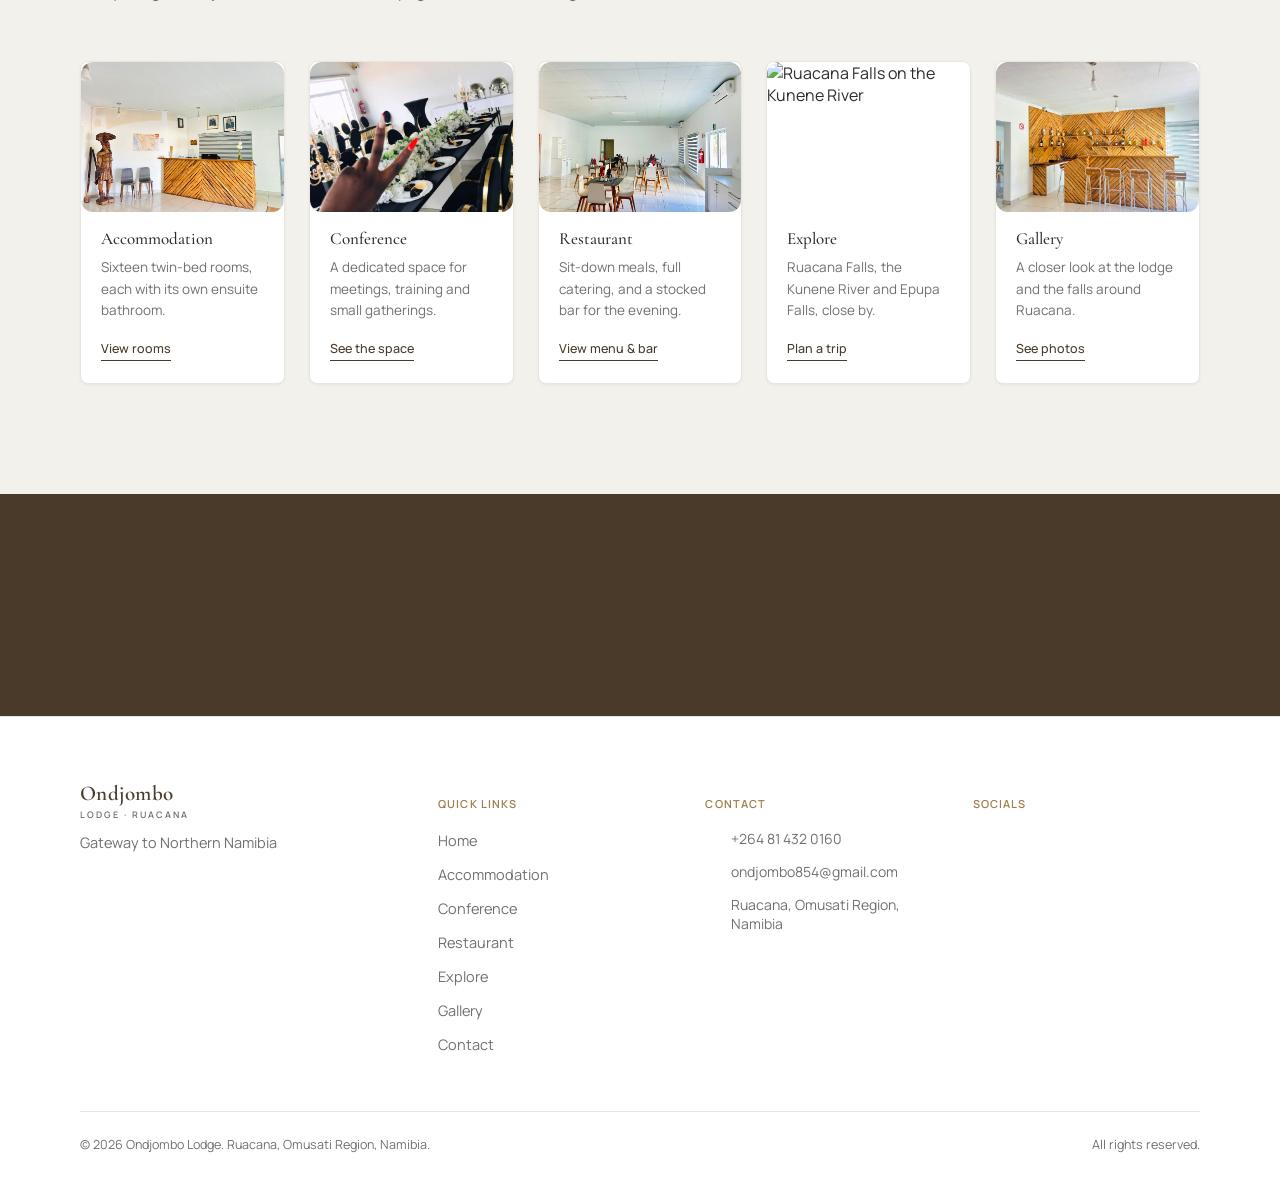
==== commit 1535184c: "copy(footer): replace design-concept placeholder with rights notice" ====
--- a/index.html
+++ b/index.html
@@ -174,7 +174,7 @@
     </div>
     <div class="footer-bottom">
       <span>&copy; 2026 Ondjombo Lodge. Ruacana, Omusati Region, Namibia.</span>
-      <span>Design concept, not yet in production</span>
+      <span>All rights reserved.</span>
     </div>
   </div>
 </footer>
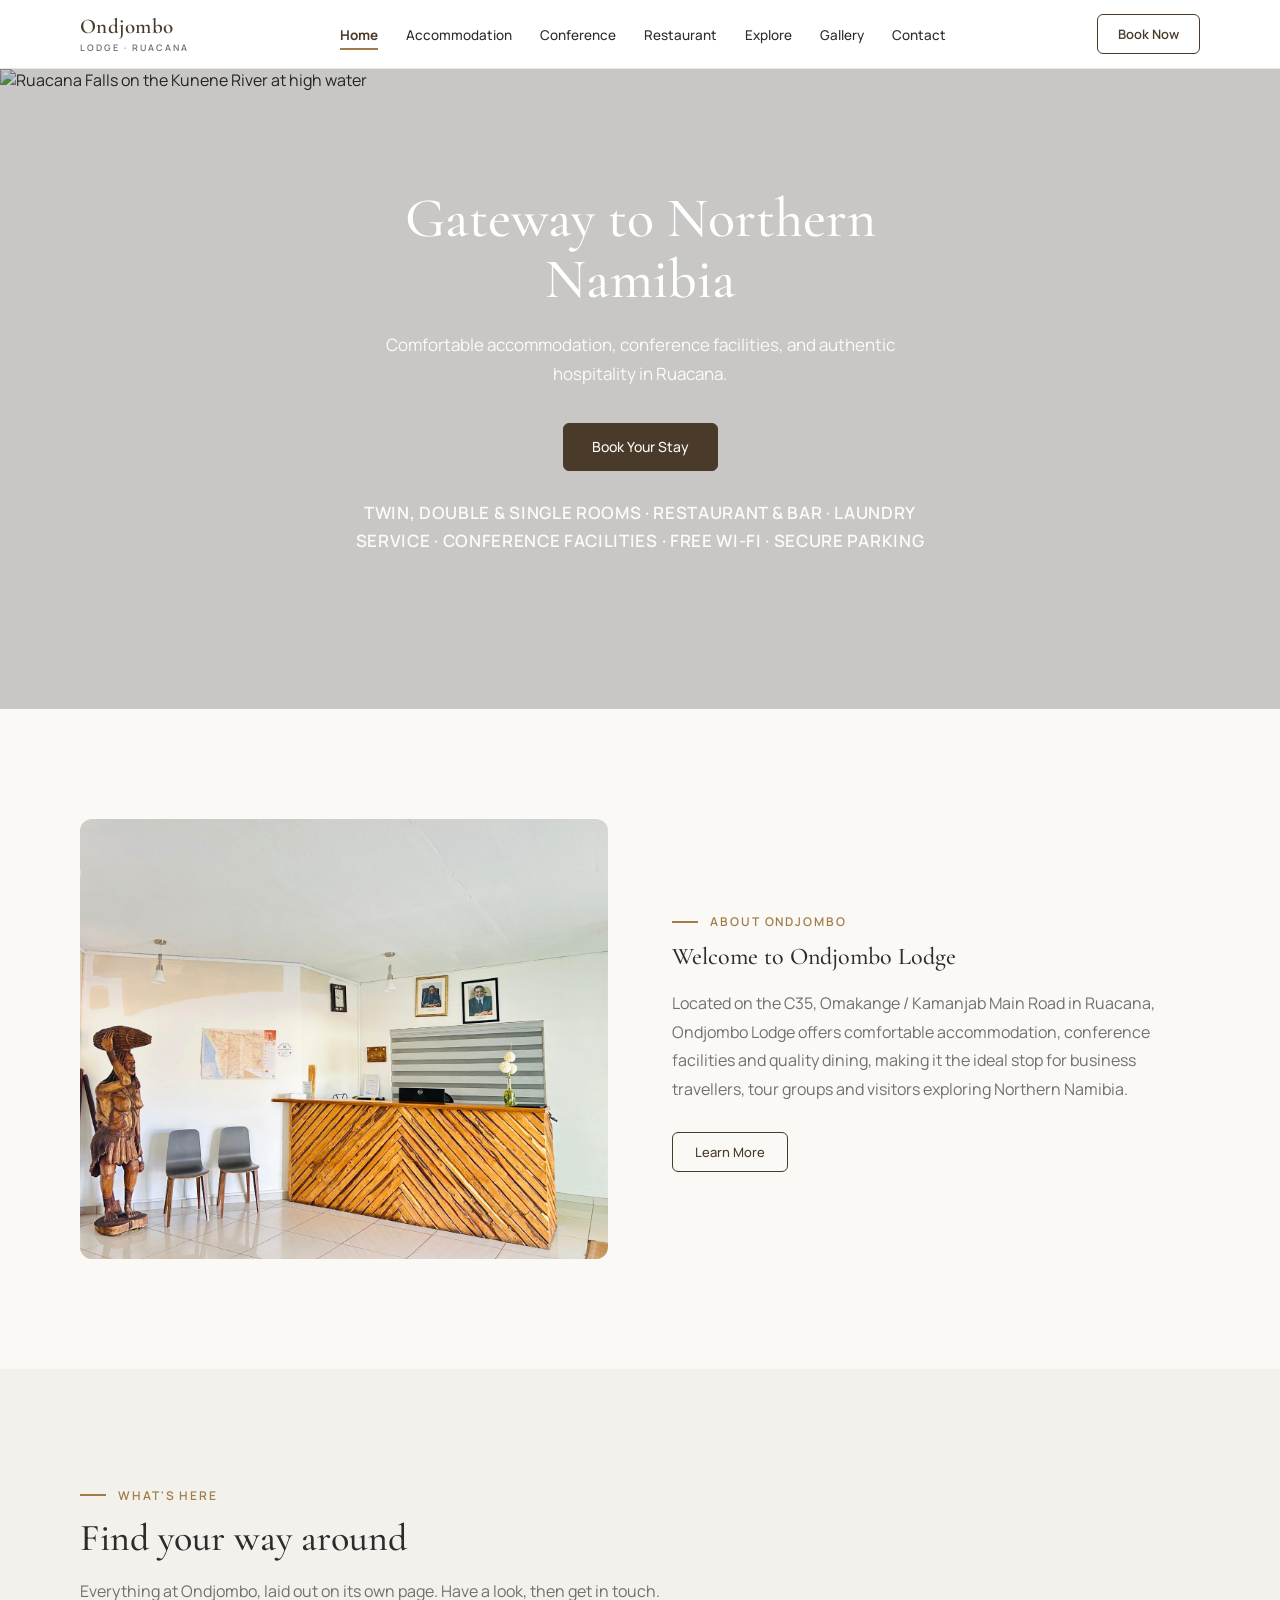
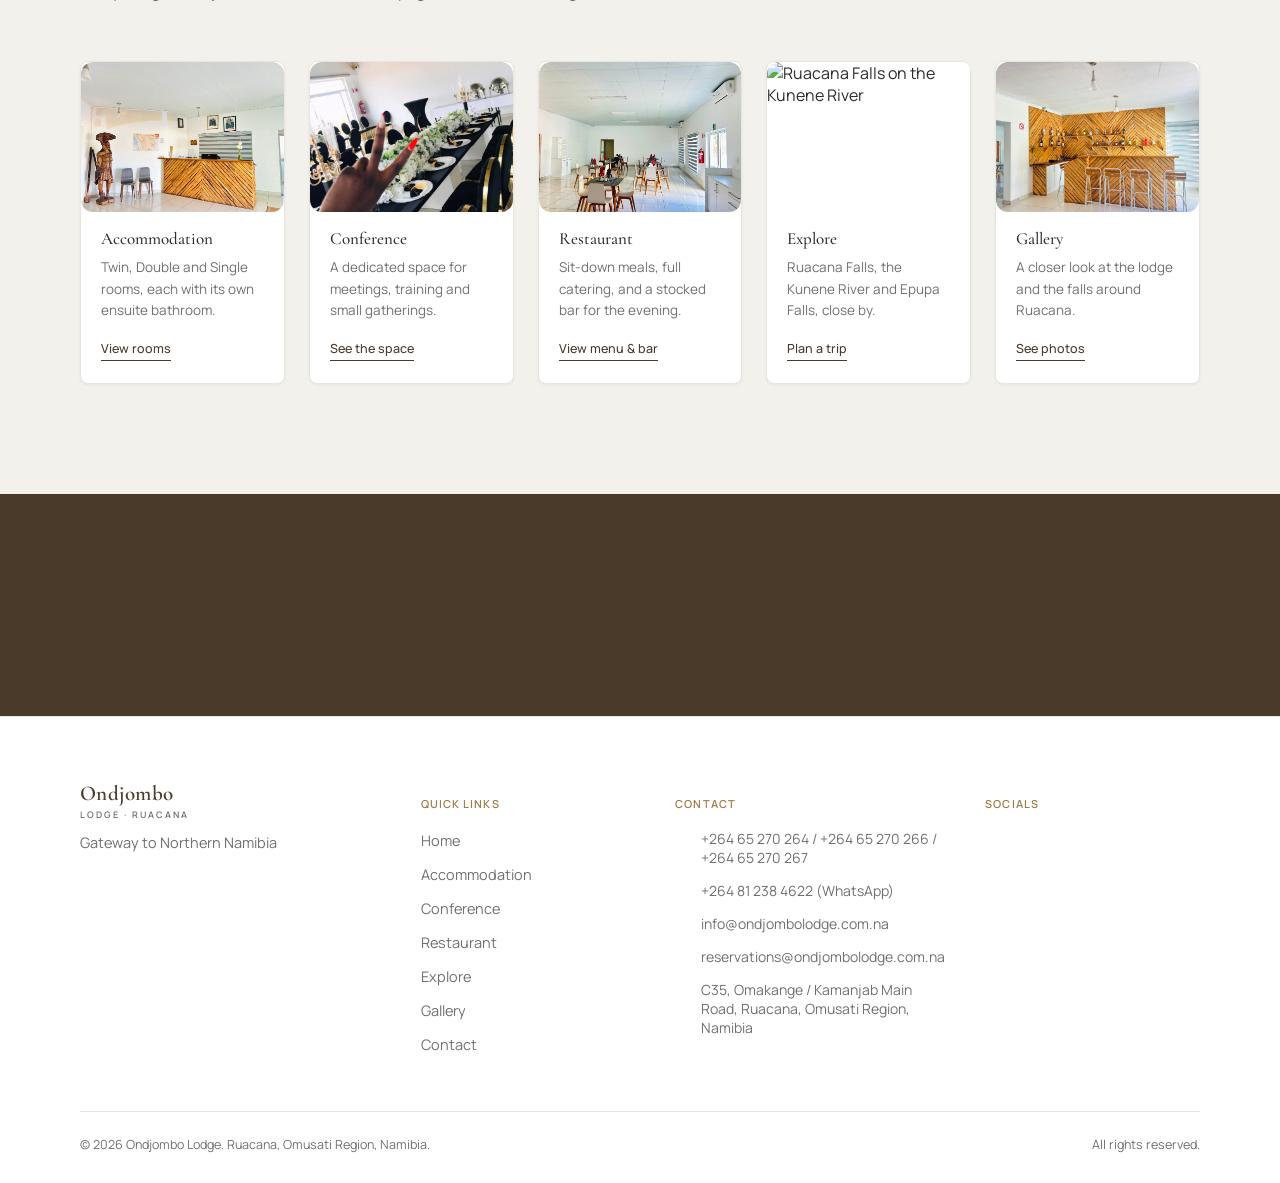
==== commit ba393fb2: "feat(contact): update contact details, room types and services per client feedback Replace supersede" ====
--- a/index.html
+++ b/index.html
@@ -4,7 +4,7 @@
 <meta charset="UTF-8">
 <meta name="viewport" content="width=device-width, initial-scale=1.0">
 <title>Ondjombo Lodge | Ruacana, Northern Namibia</title>
-<meta name="description" content="Ondjombo Lodge in Ruacana, Omusati Region: 16 guest rooms, restaurant and bar, and conference facilities on the gateway to Northern Namibia.">
+<meta name="description" content="Ondjombo Lodge in Ruacana, Omusati Region: Twin, Double and Single rooms, restaurant and bar, laundry service, and conference facilities on the gateway to Northern Namibia.">
 <link rel="preconnect" href="https://fonts.googleapis.com">
 <link rel="preconnect" href="https://fonts.gstatic.com" crossorigin>
 <link href="https://fonts.googleapis.com/css2?family=Cormorant+Garamond:ital,wght@0,400;0,500;0,600;1,500&family=Manrope:wght@300;400;500;600;700&display=swap" rel="stylesheet">
@@ -54,6 +54,7 @@
     <h1>Gateway to Northern Namibia</h1>
     <p>Comfortable accommodation, conference facilities, and authentic hospitality in Ruacana.</p>
     <a href="contact.html" class="btn btn-primary">Book Your Stay</a>
+    <p class="hero-facts">Twin, Double &amp; Single Rooms &middot; Restaurant &amp; Bar &middot; Laundry Service &middot; Conference Facilities &middot; Free Wi-Fi &middot; Secure Parking</p>
   </div>
 </section>
 
@@ -66,7 +67,7 @@
       <div class="split-copy">
         <div class="eyebrow"><span class="rule-mark"></span>About Ondjombo</div>
         <h2>Welcome to Ondjombo Lodge</h2>
-        <p>Located along the C38 in Ruacana, Ondjombo Lodge offers comfortable accommodation, conference facilities and quality dining, making it the ideal stop for business travellers, tour groups and visitors exploring Northern Namibia.</p>
+        <p>Located on the C35, Omakange / Kamanjab Main Road in Ruacana, Ondjombo Lodge offers comfortable accommodation, conference facilities and quality dining, making it the ideal stop for business travellers, tour groups and visitors exploring Northern Namibia.</p>
         <div style="margin-top:28px;">
           <a href="accommodation.html" class="btn btn-outline btn-sm">Learn More</a>
         </div>
@@ -87,7 +88,7 @@
         <div class="media"><img class="photo" src="assets/reception.jpg" alt="Reception area at Ondjombo Lodge"></div>
         <div class="body">
           <h3>Accommodation</h3>
-          <p>Sixteen twin-bed rooms, each with its own ensuite bathroom.</p>
+          <p>Twin, Double and Single rooms, each with its own ensuite bathroom.</p>
           <span class="link-underline">View rooms</span>
         </div>
       </a>
@@ -132,7 +133,7 @@
   <div class="wrap reveal">
     <div>
       <h2>Plan your stay</h2>
-      <p>Ruacana, Omusati Region, Namibia<br>+264 81 432 0160 &middot; +264 61 221 179</p>
+      <p>Ruacana, Omusati Region, Namibia<br>+264 65 270 264 &middot; +264 81 238 4622 (WhatsApp)</p>
     </div>
     <a href="contact.html" class="btn btn-primary">Get in touch</a>
   </div>
@@ -159,9 +160,11 @@
       </div>
       <div class="footer-col">
         <h4>Contact</h4>
-        <div class="row"><i data-lucide="phone" class="lucide icon-sm"></i><span>+264 81 432 0160</span></div>
-        <div class="row"><i data-lucide="mail" class="lucide icon-sm"></i><span>ondjombo854@gmail.com</span></div>
-        <div class="row"><i data-lucide="map-pinned" class="lucide icon-sm"></i><span>Ruacana, Omusati Region, Namibia</span></div>
+        <div class="row"><i data-lucide="phone" class="lucide icon-sm"></i><span>+264 65 270 264 / +264 65 270 266 / +264 65 270 267</span></div>
+        <div class="row"><i data-lucide="message-circle" class="lucide icon-sm"></i><span>+264 81 238 4622 (WhatsApp)</span></div>
+        <div class="row"><i data-lucide="mail" class="lucide icon-sm"></i><span>info@ondjombolodge.com.na</span></div>
+        <div class="row"><i data-lucide="mail" class="lucide icon-sm"></i><span>reservations@ondjombolodge.com.na</span></div>
+        <div class="row"><i data-lucide="map-pinned" class="lucide icon-sm"></i><span>C35, Omakange / Kamanjab Main Road, Ruacana, Omusati Region, Namibia</span></div>
       </div>
       <div class="footer-col">
         <h4>Socials</h4>
--- a/css/style.css
+++ b/css/style.css
@@ -192,6 +192,22 @@
 }
 .hero-content h1{font-size:clamp(34px, 5vw, 56px); font-weight:500; margin-bottom:20px; color:#ffffff;}
 .hero-content p{font-size:17px; line-height:1.7; margin-bottom:34px; color:rgba(255,255,255,0.92);}
+.hero-facts{
+  margin:28px 0 0;
+  font-size:12.5px; font-weight:600; letter-spacing:0.04em; text-transform:uppercase;
+  line-height:2; color:rgba(255,255,255,0.75);
+}
+
+/* ---------- Flagged-for-client-confirmation placeholders ---------- */
+.confirm-flag{
+  display:inline-block;
+  margin-top:16px;
+  padding:10px 16px;
+  border:1px dashed var(--secondary);
+  border-radius:6px;
+  background:rgba(160,124,74,0.08);
+  font-size:13px; font-weight:600; color:var(--primary);
+}
 
 /* ---------- Section basics ---------- */
 section{padding:110px 0;}
@@ -214,7 +230,7 @@
 }
 
 /* ---------- Accommodation: room feature cards ---------- */
-.room-grid{display:grid; grid-template-columns:1fr 1fr; gap:24px;}
+.room-grid{display:grid; grid-template-columns:repeat(auto-fit, minmax(260px, 1fr)); gap:24px;}
 .room-card{padding:14px; display:flex; flex-direction:column; gap:16px;}
 .room-card .placeholder{
   border-radius:12px;
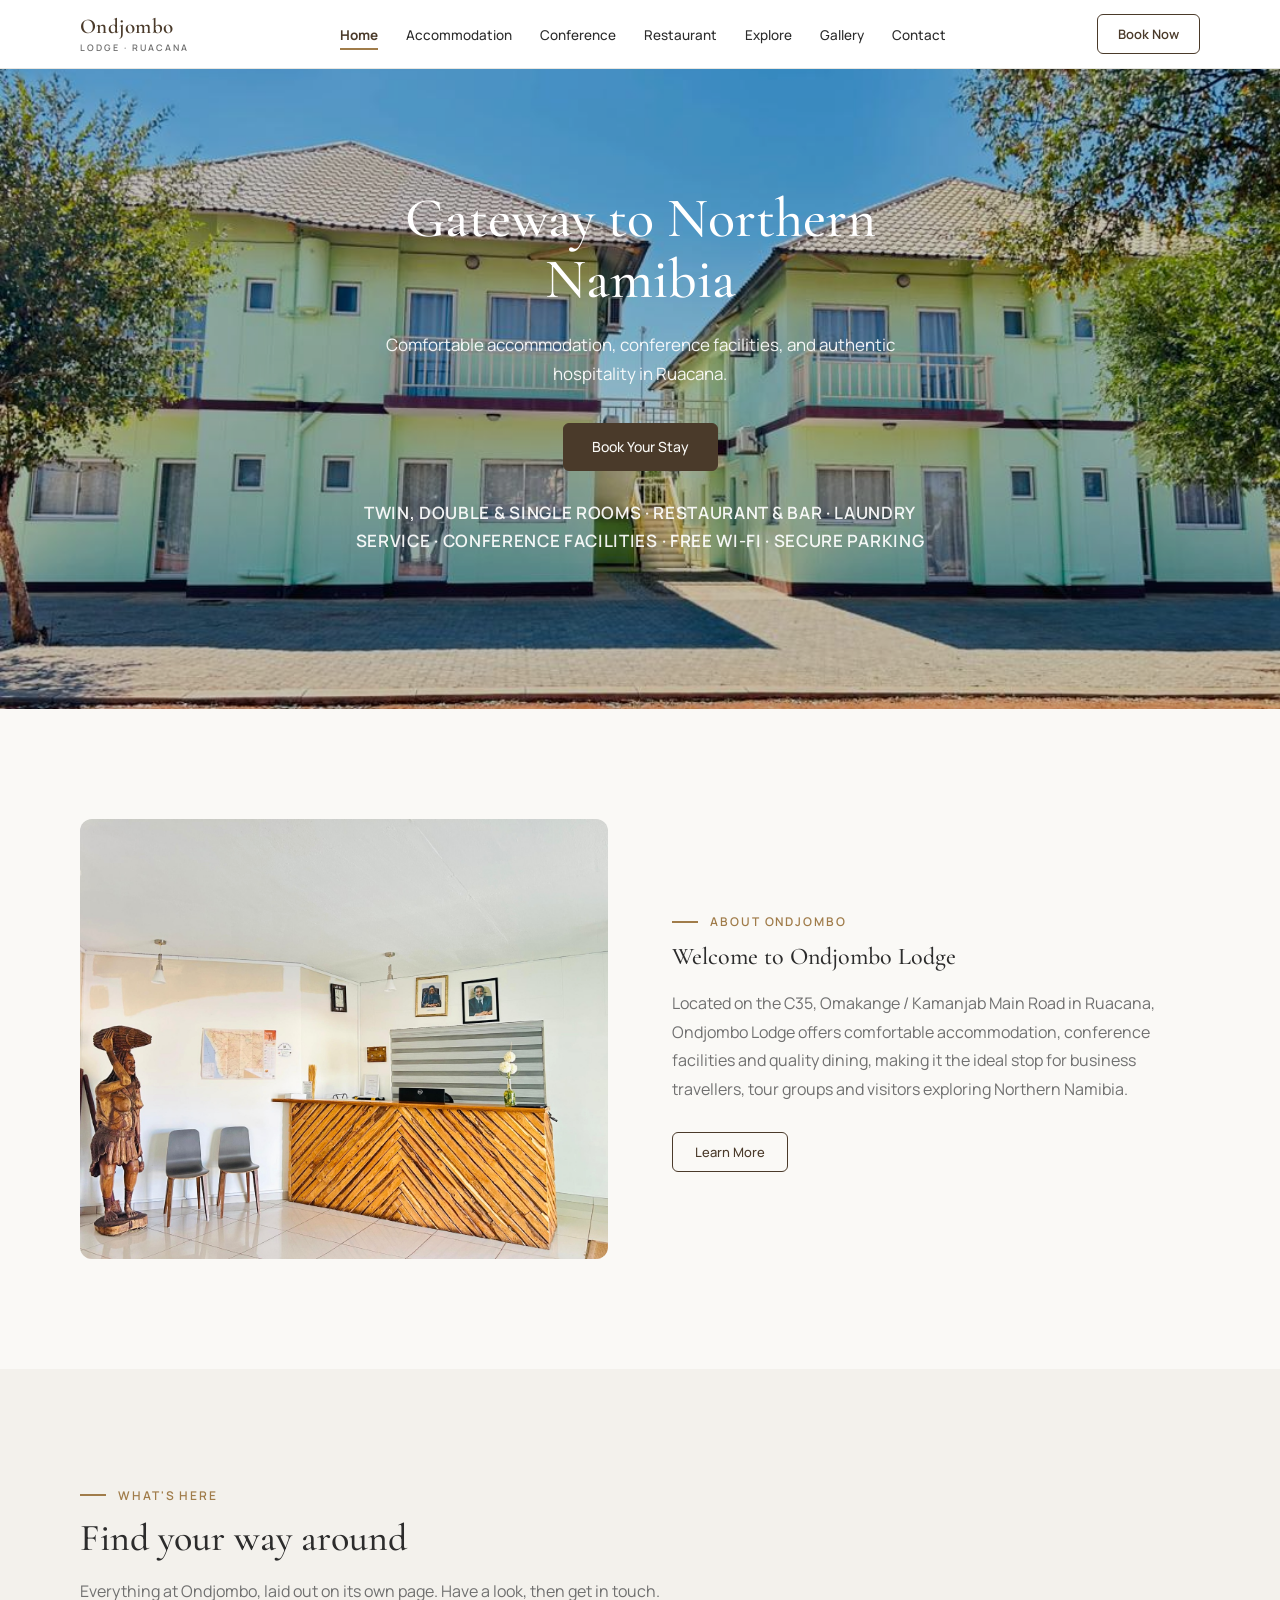
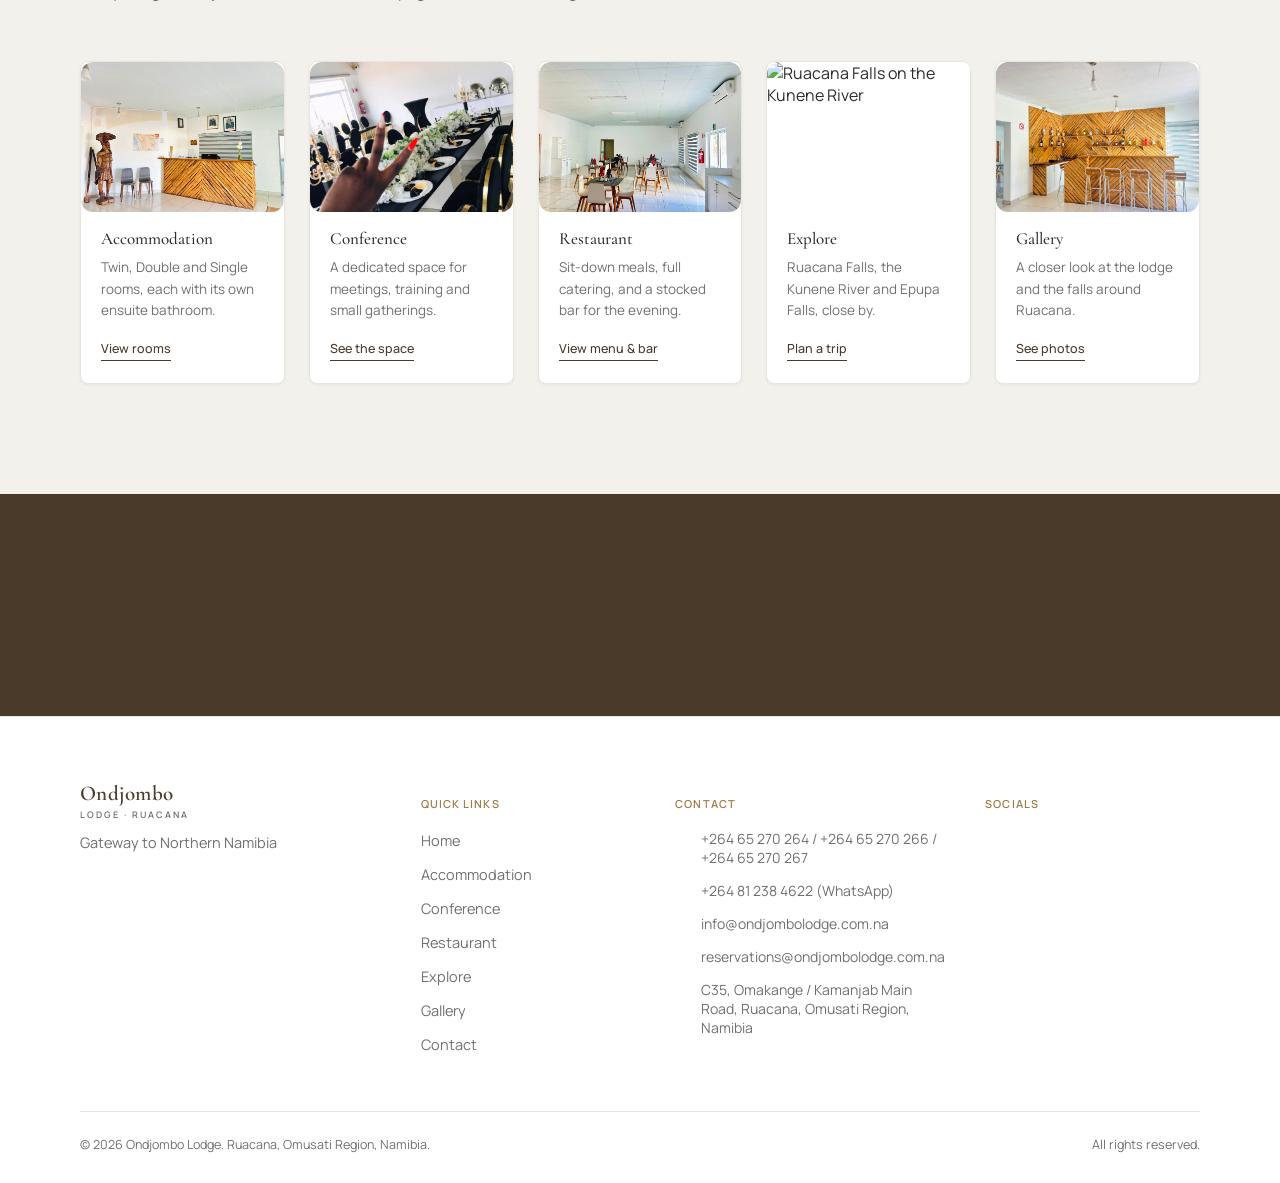
==== commit 7cc2ed1c: "feat(assets): wire in real lodge photos for rooms, hero and gallery Replace room-photo placeholders " ====
--- a/index.html
+++ b/index.html
@@ -46,9 +46,8 @@
 </div>
 
 <section class="hero-full">
-  <!-- Preference order: Ruacana Falls (used, no lodge exterior photo yet), then lodge exterior, then general Namibian landscape -->
-  <!-- Photo: Tom Jakobi, CC BY-SA 3.0, via Wikimedia Commons -->
-  <img src="https://upload.wikimedia.org/wikipedia/commons/thumb/b/b6/Ruacana_Falls_at_High_Water_from_distance_in_03-2011_by_Tom_Jakobi.JPG/1920px-Ruacana_Falls_at_High_Water_from_distance_in_03-2011_by_Tom_Jakobi.JPG" alt="Ruacana Falls on the Kunene River at high water">
+  <!-- Preference order: lodge exterior (used, client photo), then Ruacana Falls, then general Namibian landscape -->
+  <img src="assets/exterior.jpg" alt="Exterior of Ondjombo Lodge, two guest room wings joined by a covered walkway">
   <div class="hero-overlay"></div>
   <div class="hero-content reveal">
     <h1>Gateway to Northern Namibia</h1>
--- a/css/style.css
+++ b/css/style.css
@@ -238,6 +238,7 @@
   height:160px;
   display:flex; flex-direction:column; align-items:center; justify-content:center; gap:10px;
 }
+.room-card > img.photo{width:100%; height:160px;}
 .room-card .placeholder span{font-size:12px; color:var(--muted); font-weight:500;}
 .room-card .feature{display:flex; align-items:center; gap:12px; padding:2px 6px 8px;}
 .room-card .feature h3{font-size:17px; font-weight:500;}
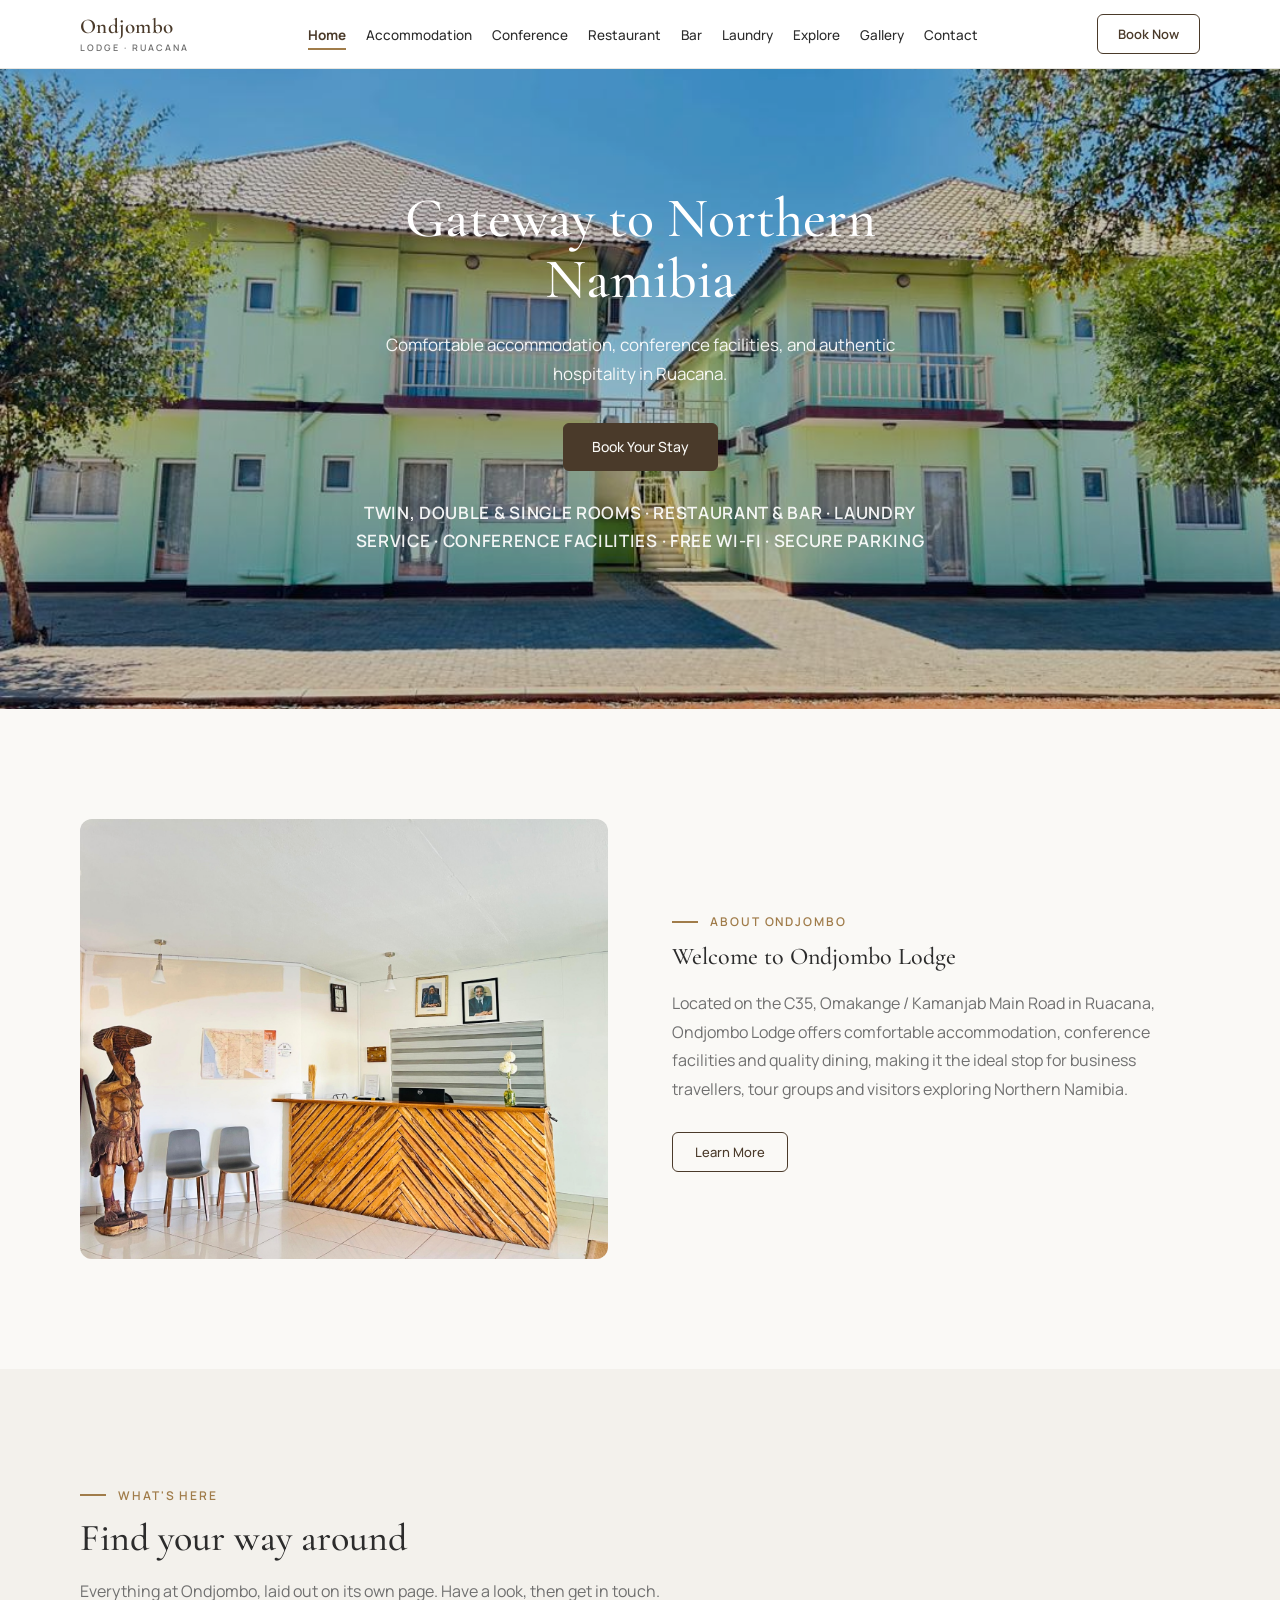
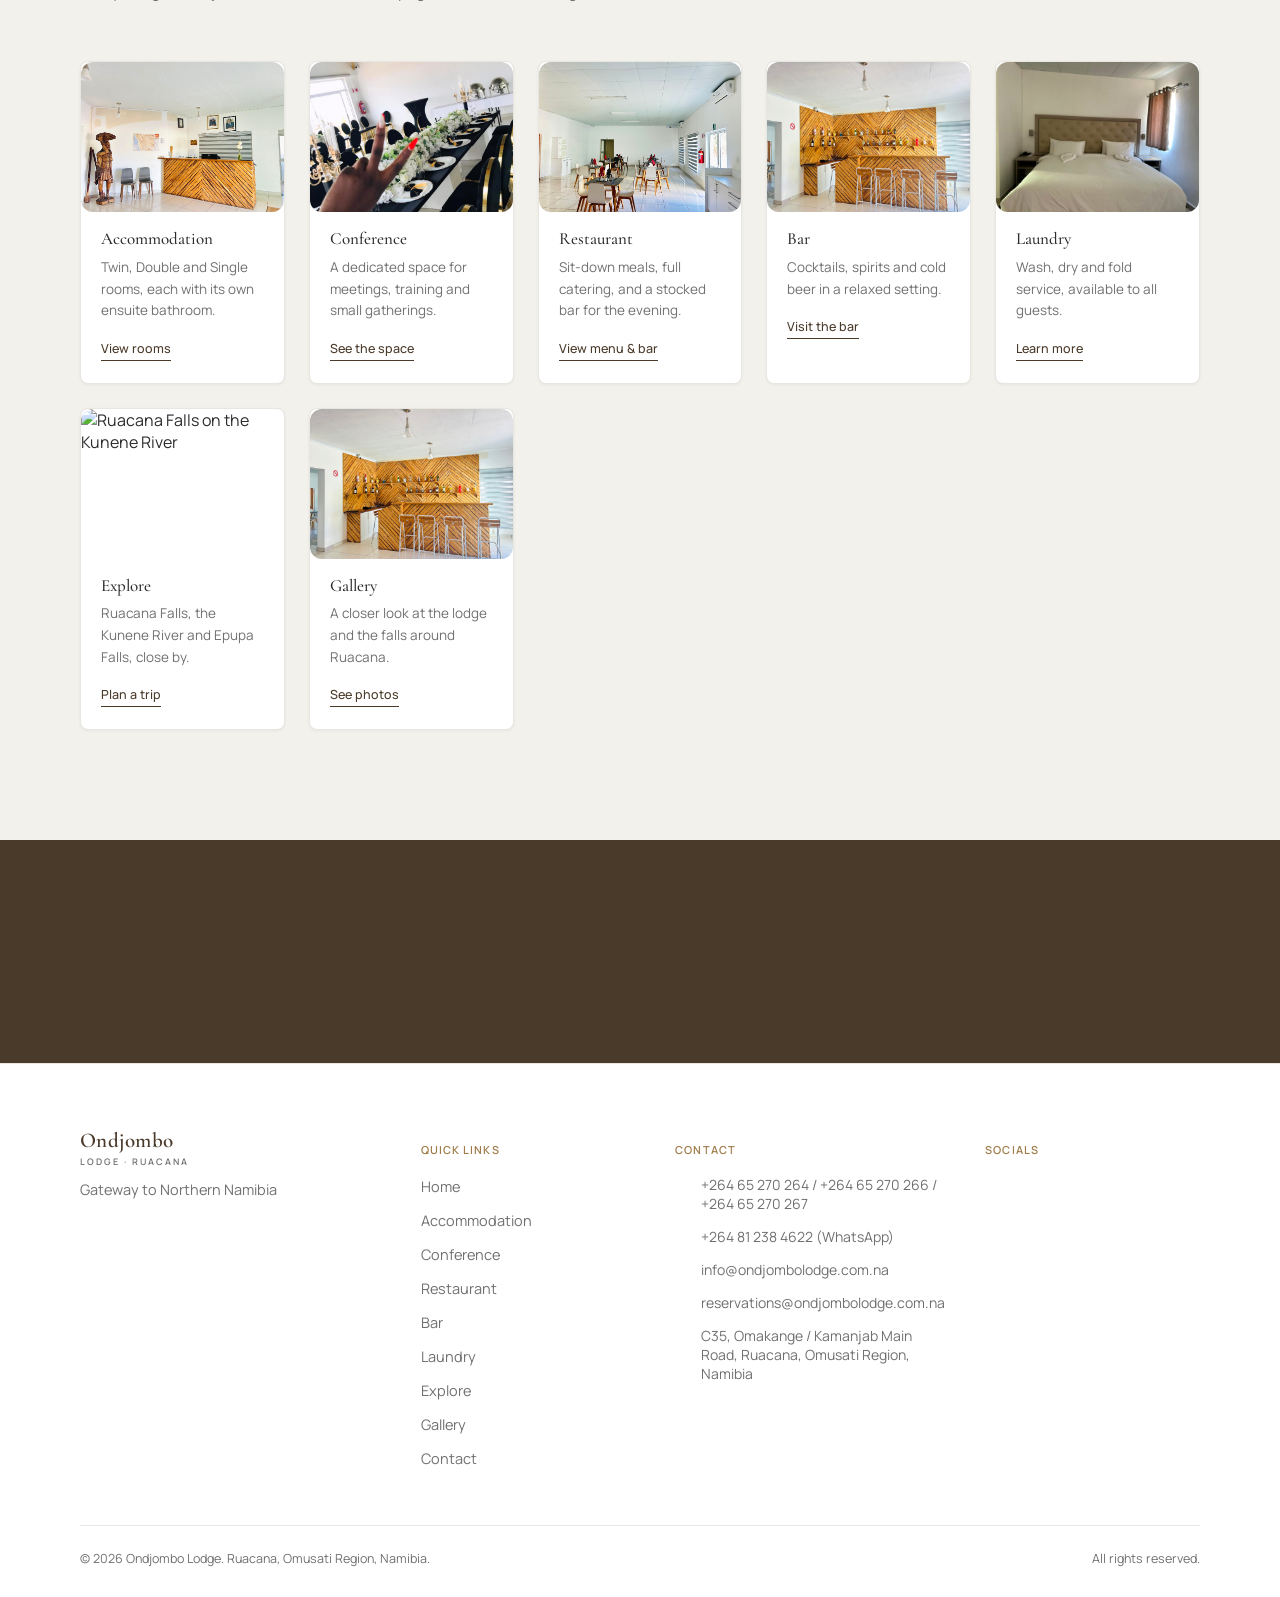
==== commit f501f721: "feat(bar,laundry): add Bar and Laundry pages, wire into site nav Adds dedicated pages for the bar an" ====
--- a/index.html
+++ b/index.html
@@ -21,6 +21,8 @@
         <li><a href="accommodation.html">Accommodation</a></li>
         <li><a href="conference.html">Conference</a></li>
         <li><a href="restaurant.html">Restaurant</a></li>
+        <li><a href="bar.html">Bar</a></li>
+        <li><a href="laundry.html">Laundry</a></li>
         <li><a href="explore.html">Explore</a></li>
         <li><a href="gallery.html">Gallery</a></li>
         <li><a href="contact.html">Contact</a></li>
@@ -39,6 +41,8 @@
   <a href="accommodation.html">Accommodation</a>
   <a href="conference.html">Conference</a>
   <a href="restaurant.html">Restaurant</a>
+  <a href="bar.html">Bar</a>
+  <a href="laundry.html">Laundry</a>
   <a href="explore.html">Explore</a>
   <a href="gallery.html">Gallery</a>
   <a href="contact.html">Contact</a>
@@ -107,6 +111,22 @@
           <span class="link-underline">View menu &amp; bar</span>
         </div>
       </a>
+      <a href="bar.html" class="highlight-card card">
+        <div class="media"><img class="photo" src="assets/bar.jpg" alt="Bar at Ondjombo Lodge"></div>
+        <div class="body">
+          <h3>Bar</h3>
+          <p>Cocktails, spirits and cold beer in a relaxed setting.</p>
+          <span class="link-underline">Visit the bar</span>
+        </div>
+      </a>
+      <a href="laundry.html" class="highlight-card card">
+        <div class="media"><img class="photo" src="assets/images/WhatsApp Image 2026-05-18 at 13.14.20.jpeg" alt="Freshly made guest room bed with folded towels at Ondjombo Lodge"></div>
+        <div class="body">
+          <h3>Laundry</h3>
+          <p>Wash, dry and fold service, available to all guests.</p>
+          <span class="link-underline">Learn more</span>
+        </div>
+      </a>
       <a href="explore.html" class="highlight-card card">
         <!-- Photo: Rubend nazario, public domain, via Wikimedia Commons -->
         <div class="media"><img class="photo" src="https://upload.wikimedia.org/wikipedia/commons/thumb/1/19/Namibia_Ruacana_Falls.jpg/1280px-Namibia_Ruacana_Falls.jpg" alt="Ruacana Falls on the Kunene River"></div>
@@ -152,6 +172,8 @@
           <li><a href="accommodation.html">Accommodation</a></li>
           <li><a href="conference.html">Conference</a></li>
           <li><a href="restaurant.html">Restaurant</a></li>
+          <li><a href="bar.html">Bar</a></li>
+          <li><a href="laundry.html">Laundry</a></li>
           <li><a href="explore.html">Explore</a></li>
           <li><a href="gallery.html">Gallery</a></li>
           <li><a href="contact.html">Contact</a></li>
--- a/css/style.css
+++ b/css/style.css
@@ -118,7 +118,7 @@
   color:var(--muted);
   margin-top:2px;
 }
-.nav-links{display:flex; align-items:center; gap:28px; list-style:none; margin:0; padding:0;}
+.nav-links{display:flex; align-items:center; gap:20px; list-style:none; margin:0; padding:0;}
 .nav-links a{
   color:var(--text);
   text-decoration:none;
@@ -340,9 +340,11 @@
 .reveal.in{opacity:1; transform:none;}
 
 /* ---------- Responsive ---------- */
-@media (max-width: 980px){
+@media (max-width: 1140px){
   .nav-links, .nav-book{display:none;}
   .burger{display:block;}
+}
+@media (max-width: 980px){
   .split{grid-template-columns:1fr;}
   .contact-split{grid-template-columns:1fr;}
   .room-grid{grid-template-columns:1fr;}
